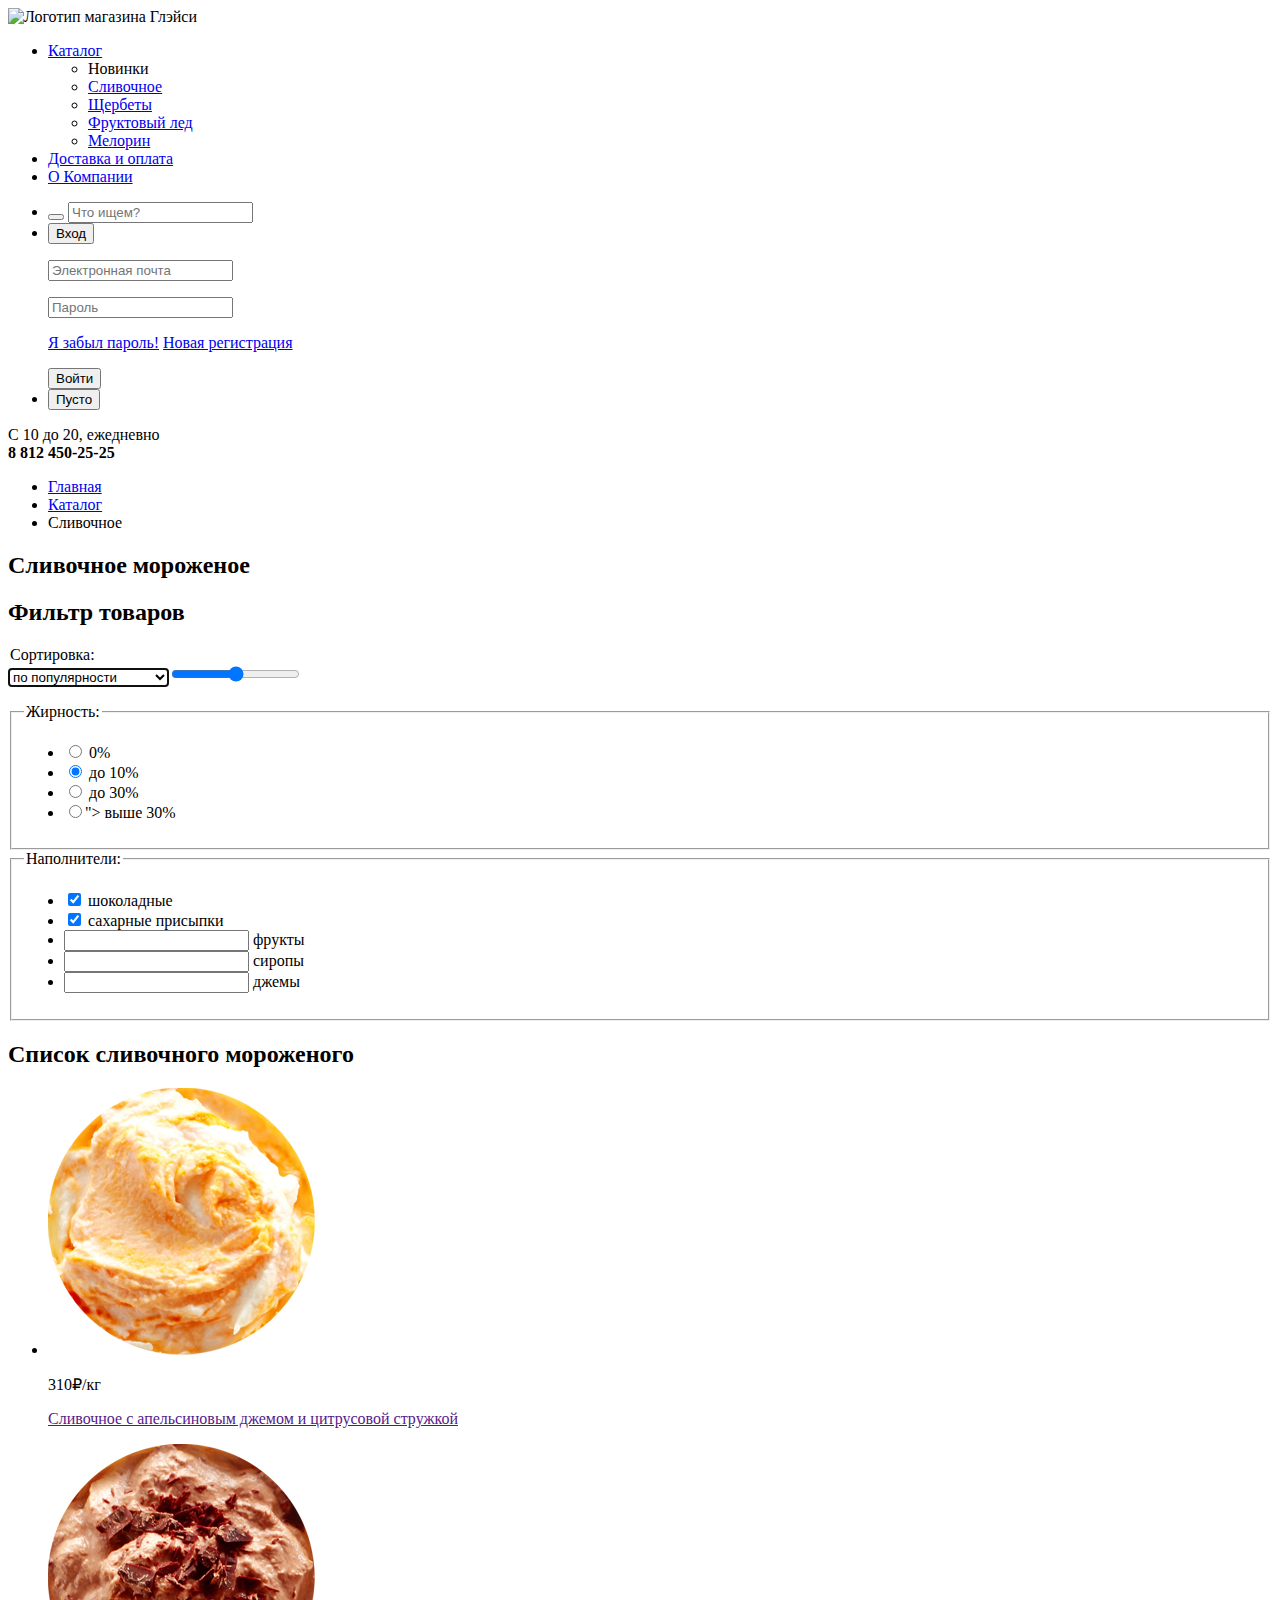
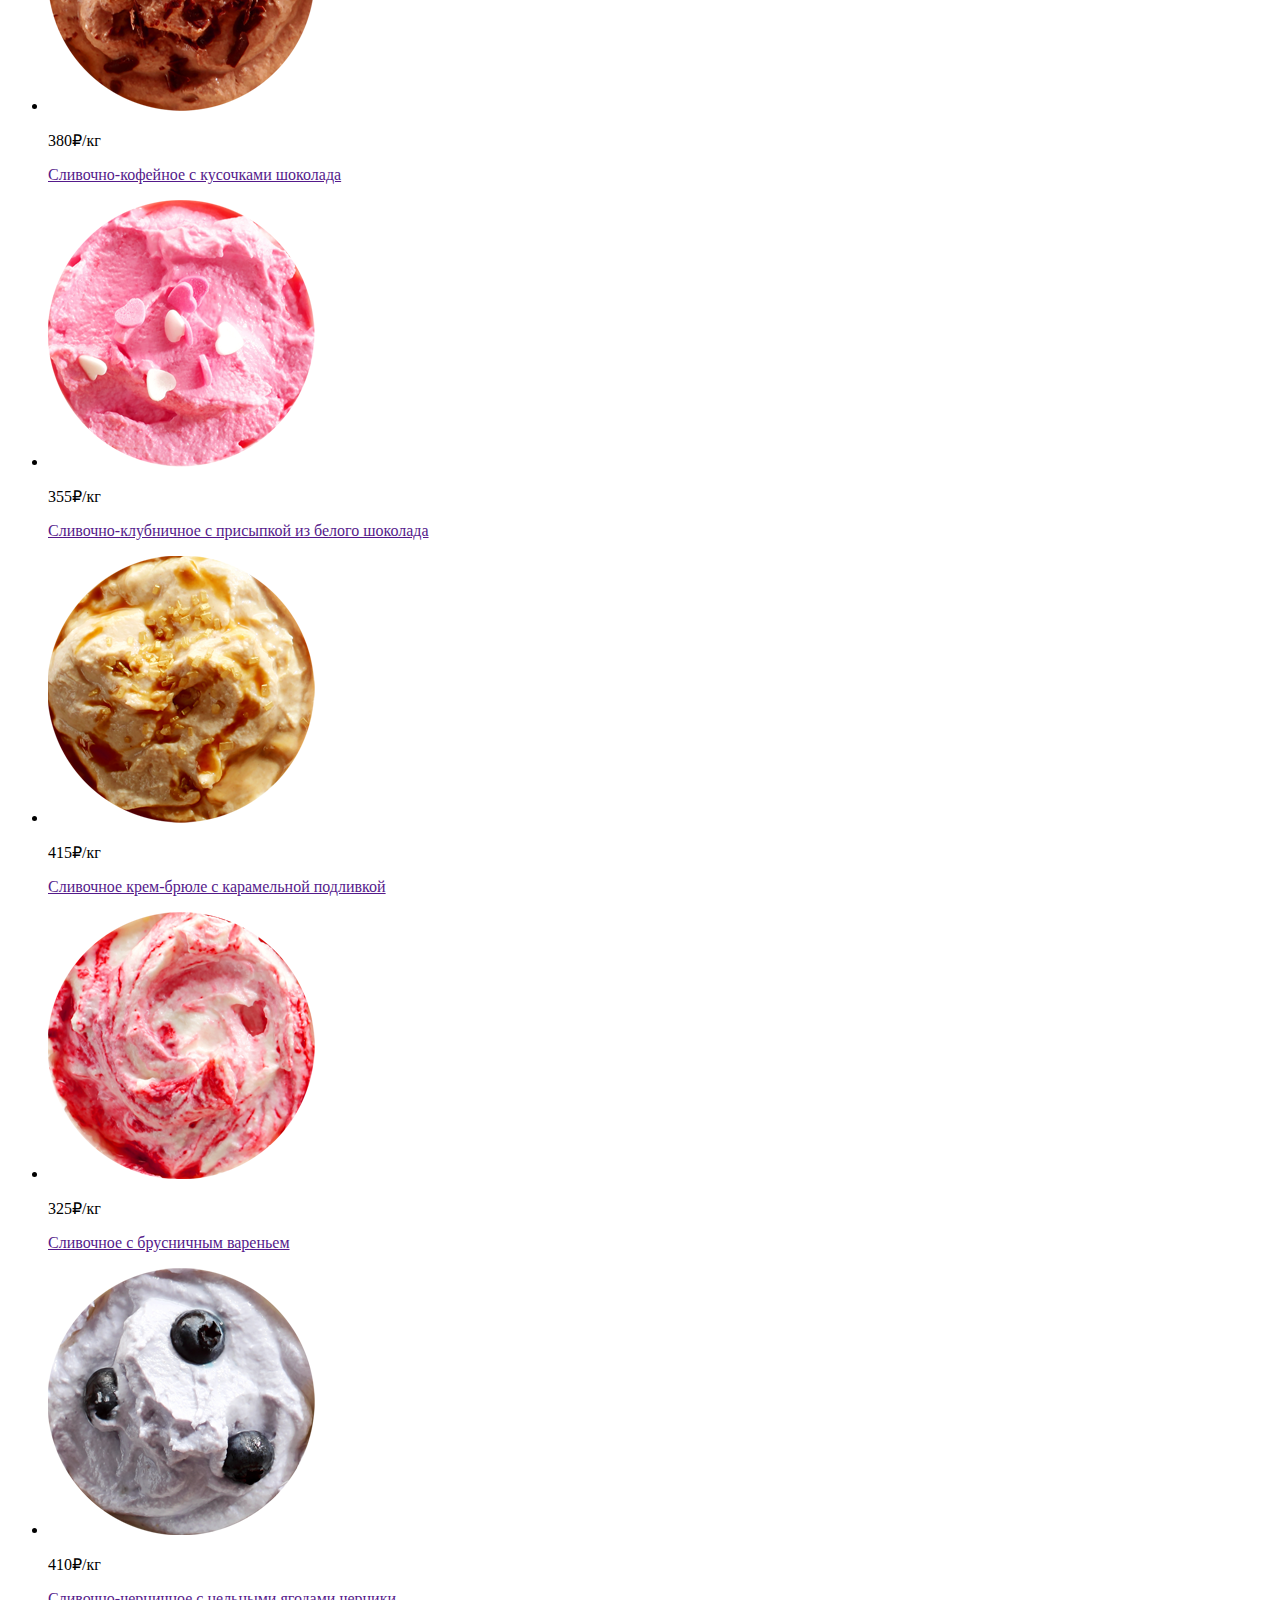
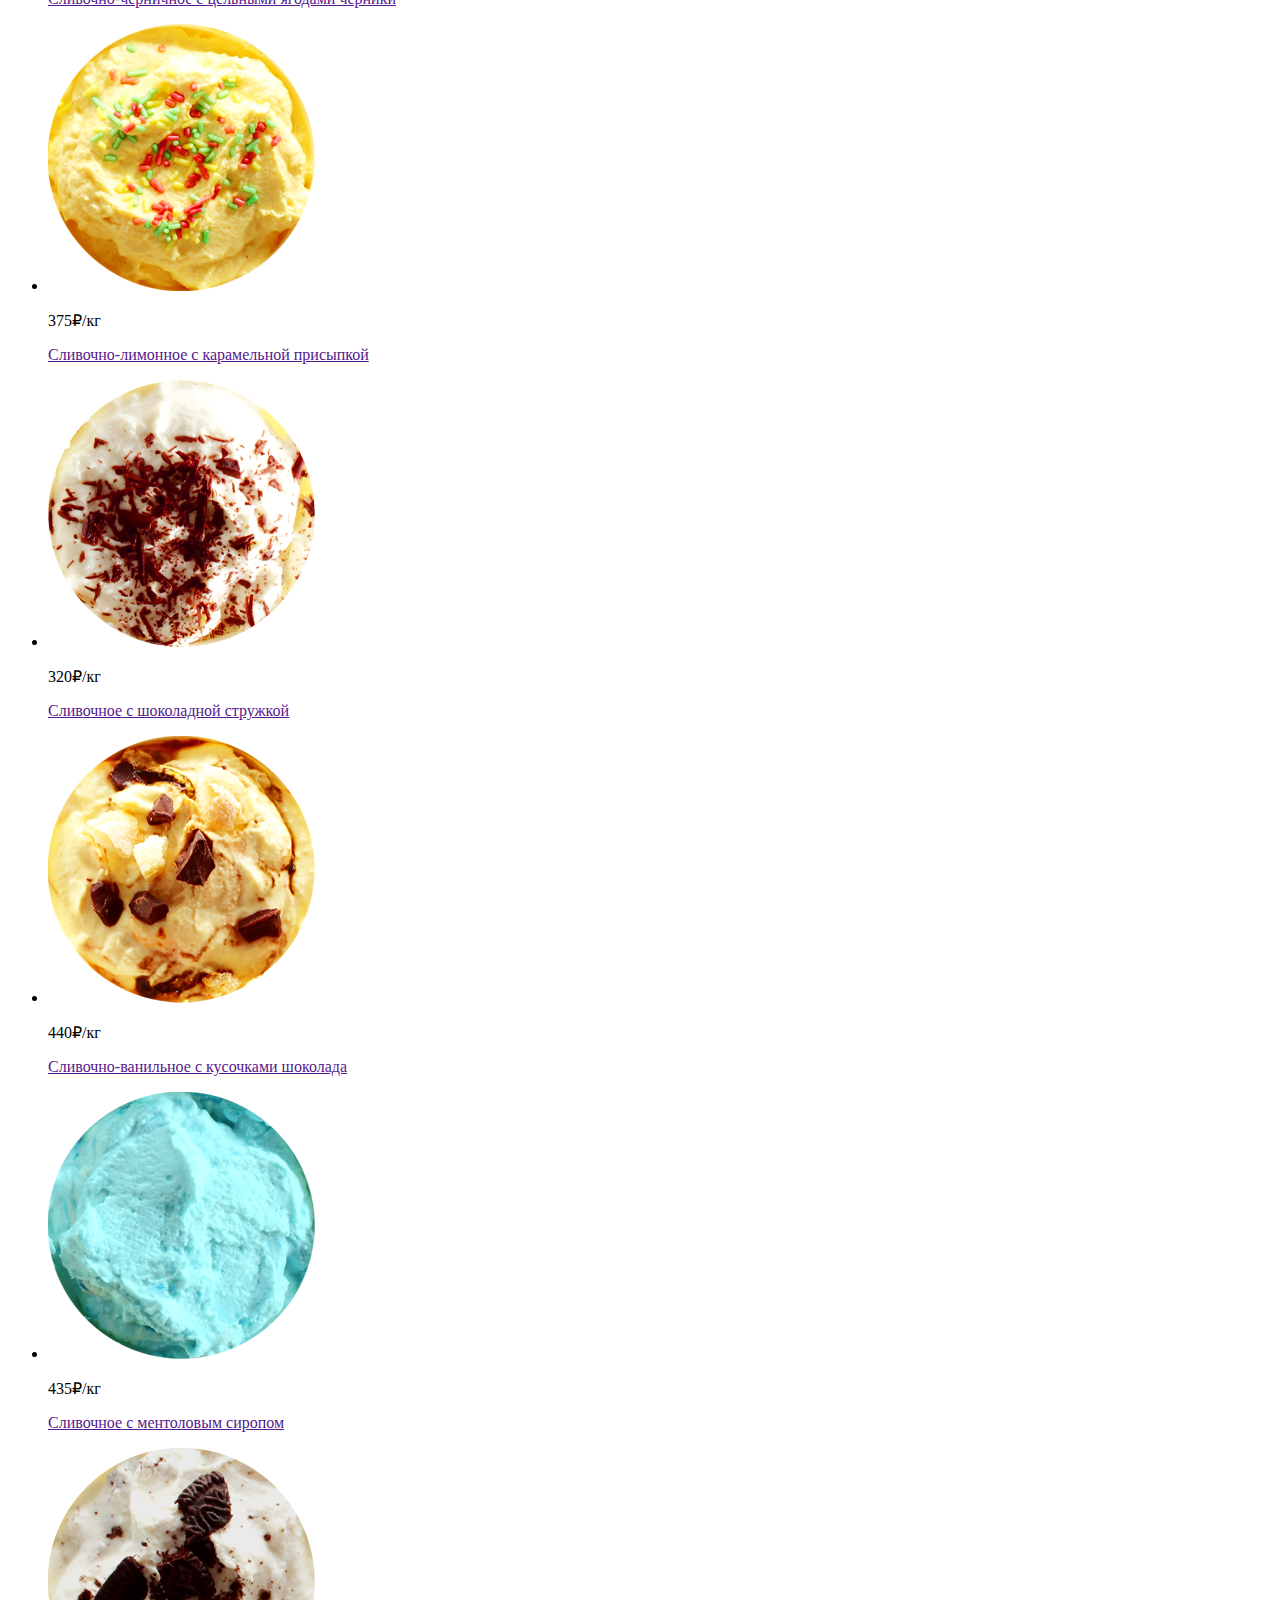
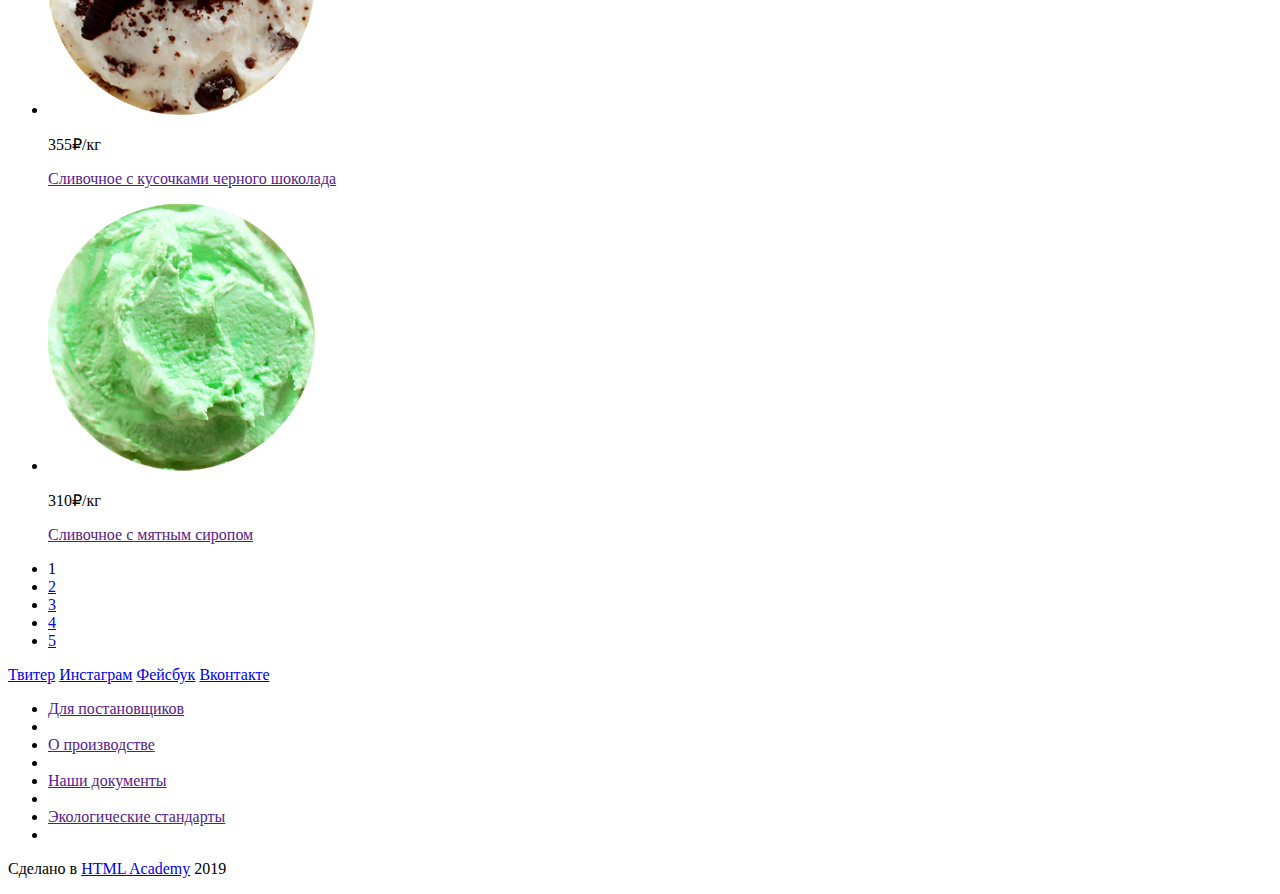
==== catalog.html @ 07169163 "Update catalog.html" ====
<!DOCTYPE html>
<html lang="ru">
  <head>
    <meta charset="utf-8">
    <title>catalog</title>
  </head>
  <body>
    <header>
       <nav>
         <a>
         <img src="logo.svg" width="70" height="46" alt="Логотип магазина Глэйси">
       </a>
        <ul>
           <li><a href="catalog.html">Каталог</a></li>
              <ul>
                <li>Новинки</li>
                <li><a href="catalog.html">Сливочное</a></li>
                <li><a href="#">Щербеты</a></li>
                <li><a href="#">Фруктовый лед</a></li>
                <li><a href="#">Мелорин</a></li>
              </ul>
            <li><a href="dostavka.html">Доставка и оплата</a></li>
            <li><a href="company.html">О Компании</a></li>
        </ul>
         <ul>
            <li><button type="button"></button></
               <form>
                  <input id="seach" type="text" name="q" placeholder="Что ищем?">
               </form>
            <li><button type="button">Вход</button></li>
             <form action="https://echo.htmlacademy.ru" method="post">
               <p>
                 <input id="user-login" type="text" name="login" placeholder="Электронная почта">
               </p>
               <p>
                 <input id="user-password" type="password" name="password" placeholder="Пароль">
               </p>
               <p>
                 <a href="#">Я забыл пароль!</a>
                  <a href="#">Новая регистрация</a>
               </p>
              <button type="submit">
                 Войти
               </button>
             </form>
            <li> <button type="button">Пусто</button></li>
          </ul>
       </nav>
         <p>С 10 до 20, ежедневно <br>
         <b> 8 812 450-25-25</b></p>
    </header>
    <main>
      <ul>
       <li><a href="index.html">Главная</a></li>
       <li><a href="catalog.html">Каталог</a></li>
       <li>Сливочное</li>
     </ul>
      <h2>Сливочное мороженое</h2>
        <section>
         <h2 class="visually-hidden">Фильтр товаров</h2>
         <form method="get" action="https://echo.htmlacademy.ru">
            <p>
               <legend>Сортировка:</legend>
               <select name="list1" autofocus>
               <option value="1">по популярности</option>
               <option value="2">от дешевых к дорогим</option>
               <option value="3">от дорогих к дешевым</option>
            </p>
          <p>
            Цена:100 руб.-500 руб.
          <input type="range" name="price">
          </p>
            <fieldset>
             <legend>Жирность:</legend>
               <ul>
                 <li>
                   <input type="radio" name="0" id="0" >
                   <label for="0">0%</label>
                </li>
                <li>
                  <input type="radio" name="10" id="10" checked>
                  <label for="10">до 10%</label>
               </li>
               <li>
                 <input type="radio" name="up-to-30" id="30" >
                 <label for="up-to-30">до 30%</label>
              </li>
              <li>
                <input type="radio" name="above-30" id="above-30" >">
                <label for="above-30">выше 30%</label>
             </li>
           </ul>
         </fieldset>
           <fieldset>
             <legend>Наполнители:</legend>
              <ul>
                <li><input type="checkbox" name="chocolate" id="chocolate" checked>
                 <label for="chocolate">шоколадные</label></li>
                <li><input type="checkbox" name="sugar" id="sugar" checked>
                  <label for="sugar">сахарные присыпки</label></li>
                <li><input type="fruits" name="fruits" id="fruits">
                  <label for="fruits">фрукты</label></li>
                <li><input type="syrups" name="syrups" id="syrups">
                   <label for="syrups">сиропы</label></li>
                <li><input type="jams" name="jams" id="jams">
                   <label for="jams">джемы</label></li>
              </ul>
           </fieldset>
         </form>
       </section>
       <section>
        <h2 class="visually-hidden">Список сливочного мороженого</h2>
    <ul>
      <li>
        <img src="img/catalog/1.png" width="267" height="267">
          <p>310₽<span>/кг<span></p>
          <p><a href="">Сливочное с апельсиновым джемом и цитрусовой стружкой</a></p>
       <li>
        <img src="img/catalog/2.png" width="267" height="267">
          <p>380₽<span>/кг<span></p>
          <p><a href="">Сливочно-кофейное с кусочками шоколада</a></p>
      </li>
      <li>
        <img src="img/catalog/3.png" width="267" height="267">
          <p>355₽<span>/кг<span></p>
          <p><a href="">Сливочно-клубничное с присыпкой из белого шоколада</a></p>
      </li>
      <li>
        <img src="img/catalog/4.png" width="267" height="267">
          <p>415₽<span>/кг<span></p>
          <p><a href="">Сливочное крем-брюле с карамельной подливкой</a></p>
      </li>
      <li>
        <img src="img/catalog/5.png" width="267" height="267">
          <p>325₽<span>/кг<span></p>
          <p><a href="">Сливочное с брусничным вареньем</a></p>
      </li>
      <li>
        <img src="img/catalog/6.png" width="267" height="267">
          <p>410₽<span>/кг<span></p>
          <p><a href="">Сливочно-черничное с цельными ягодами черники</a></p>
      </li>
      <li>
        <img src="img/catalog/7.png" width="267" height="267">
          <p>375₽<span>/кг<span></p>
          <p><a href="">Сливочно-лимонное с карамельной присыпкой</a></p>
      </li>
         <li>
          <img src="img/catalog/8.png" width="267" height="267">
            <p>320₽<span>/кг<span></p>
            <p><a href="">Сливочное с шоколадной стружкой</a></p>
        </li>
        <li>
          <img src="img/catalog/9.png" width="267" height="267">
            <p>440₽<span>/кг<span></p>
            <p><a href="">Сливочно-ванильное с кусочками шоколада</a></p>
        </li>
        <li>
            <img src="img/catalog/10.png" width="267" height="267">
                <p>435₽<span>/кг<span></p>
            <p><a href="">Сливочное с ментоловым сиропом</a></p>
        </li>
        <li>
          <img src="img/catalog/11.png" width="267" height="267">
            <p>355₽<span>/кг<span></p>
            <p><a href="">Сливочное с кусочками черного шоколада</a></p>
        </li>
        <li>
          <img src="img/catalog/12.png" width="267" height="267">
            <p>310₽<span>/кг<span></p>
            <p><a href="">Сливочное с мятным сиропом</a></p>
        </li>
    </ul>
     <ul>
          <li><a>1</a></li>
          <li><a href="#">2</a></li>
          <li><a href="#">3</a></li>
          <li><a href="#">4</a></li>
            <li><a href="#">5</a></li>
        </ul>
      </section>
    </main>
   <footer>
     <div>
       <a href="#">Твитер</a>
       <a href="#">Инстаграм</a>
       <a href="#">Фейсбук</a>
       <a href="#">Вконтакте</a>
     </div>
     <ul>
       <li><a href="">Для постановщиков</a><li>
        <li><a href="">О производстве</a><li>
        <li><a href="">Наши документы</a><li>
        <li><a href="">Экологические стандарты</a><li>
     </ul>
     <p>
        Сделано в
        <a href="https://htmlacademy.ru">HTML Academy</a>
        <time datetime="2019">2019</time>
      </p>
   </footer>
  </body>
</html>
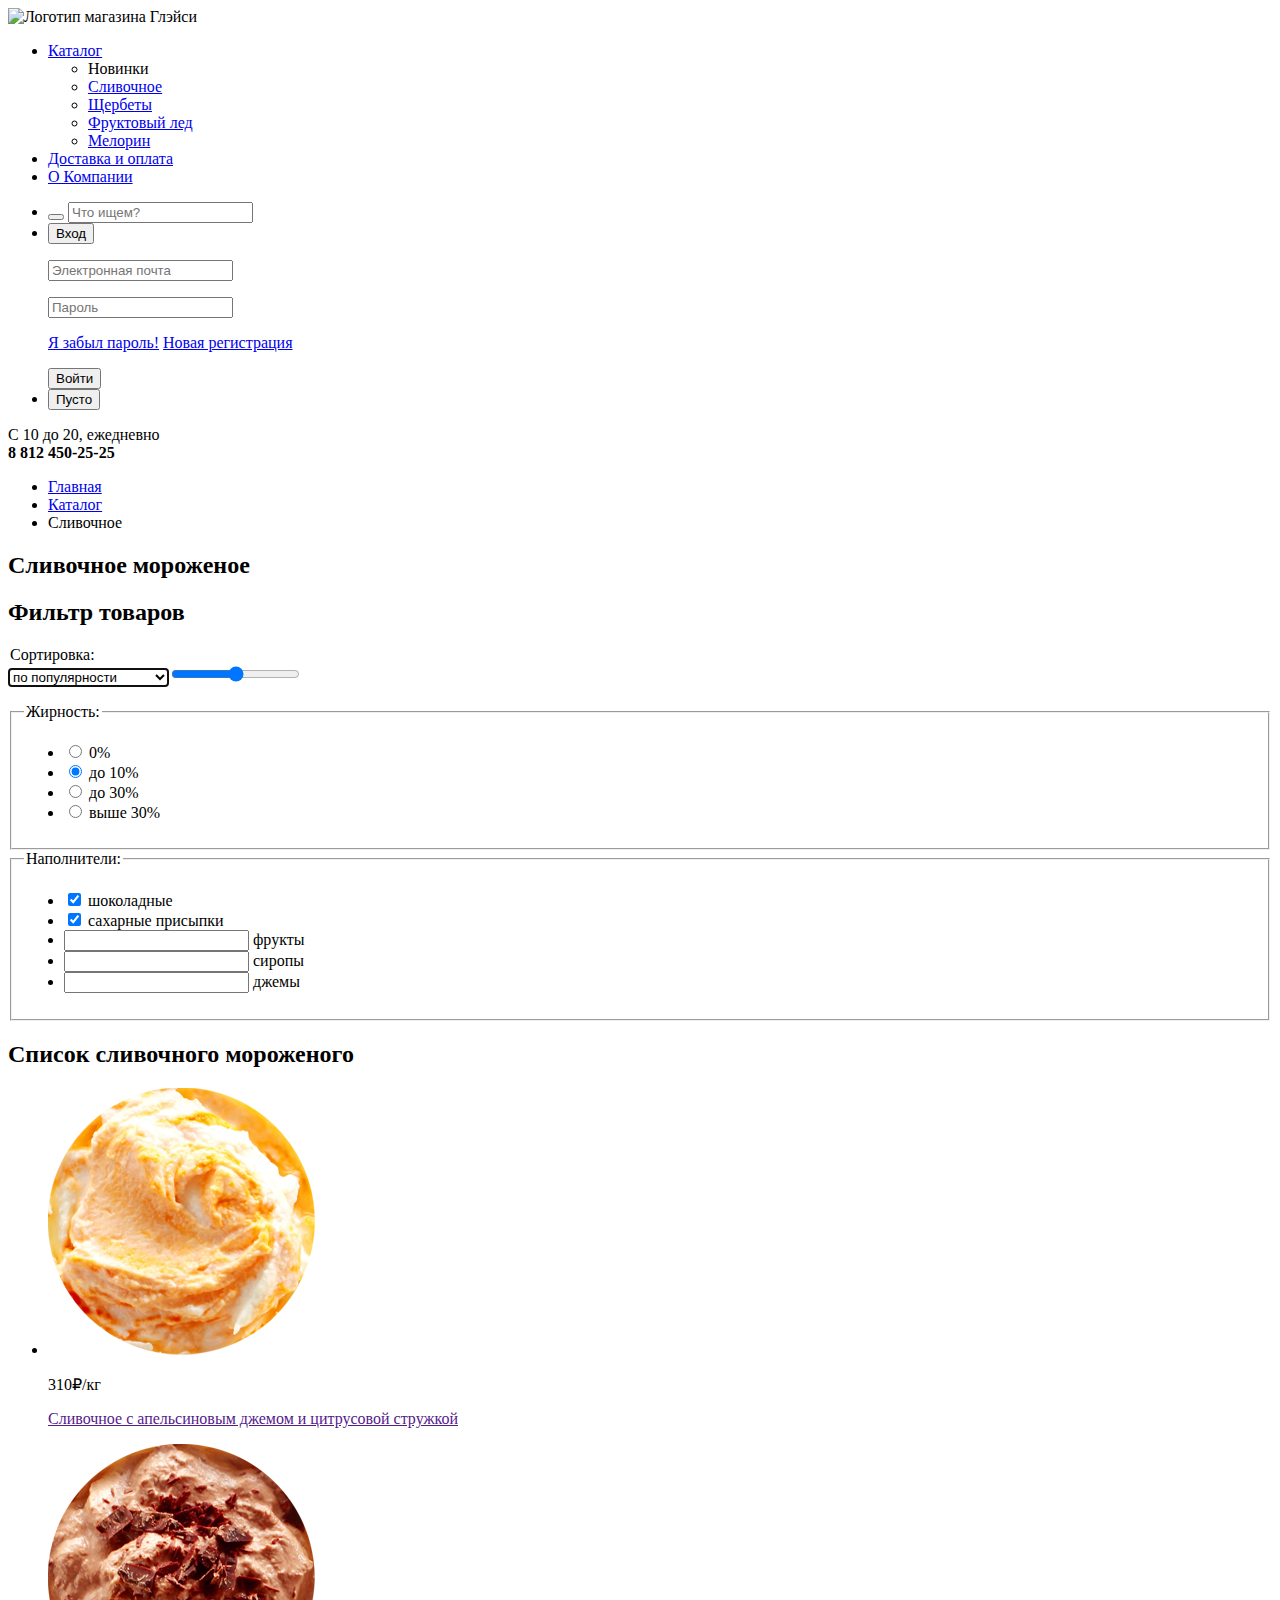
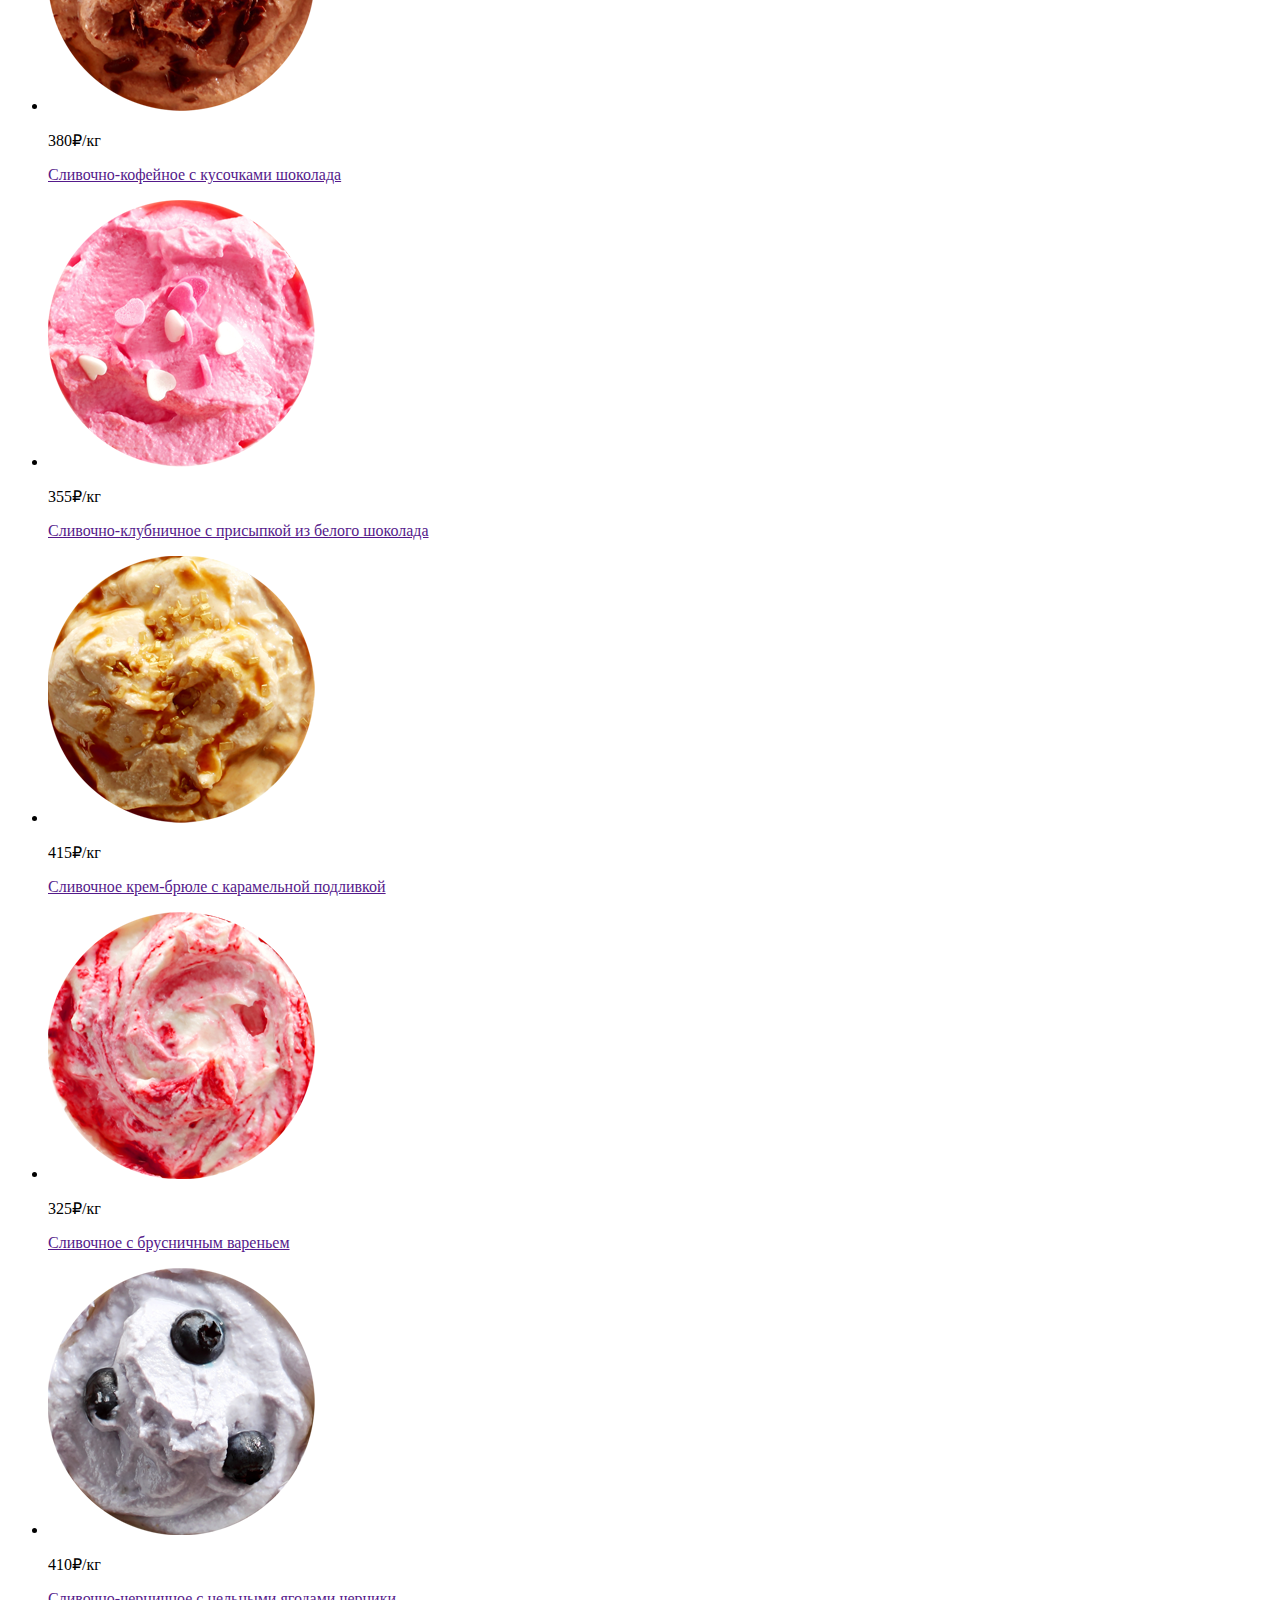
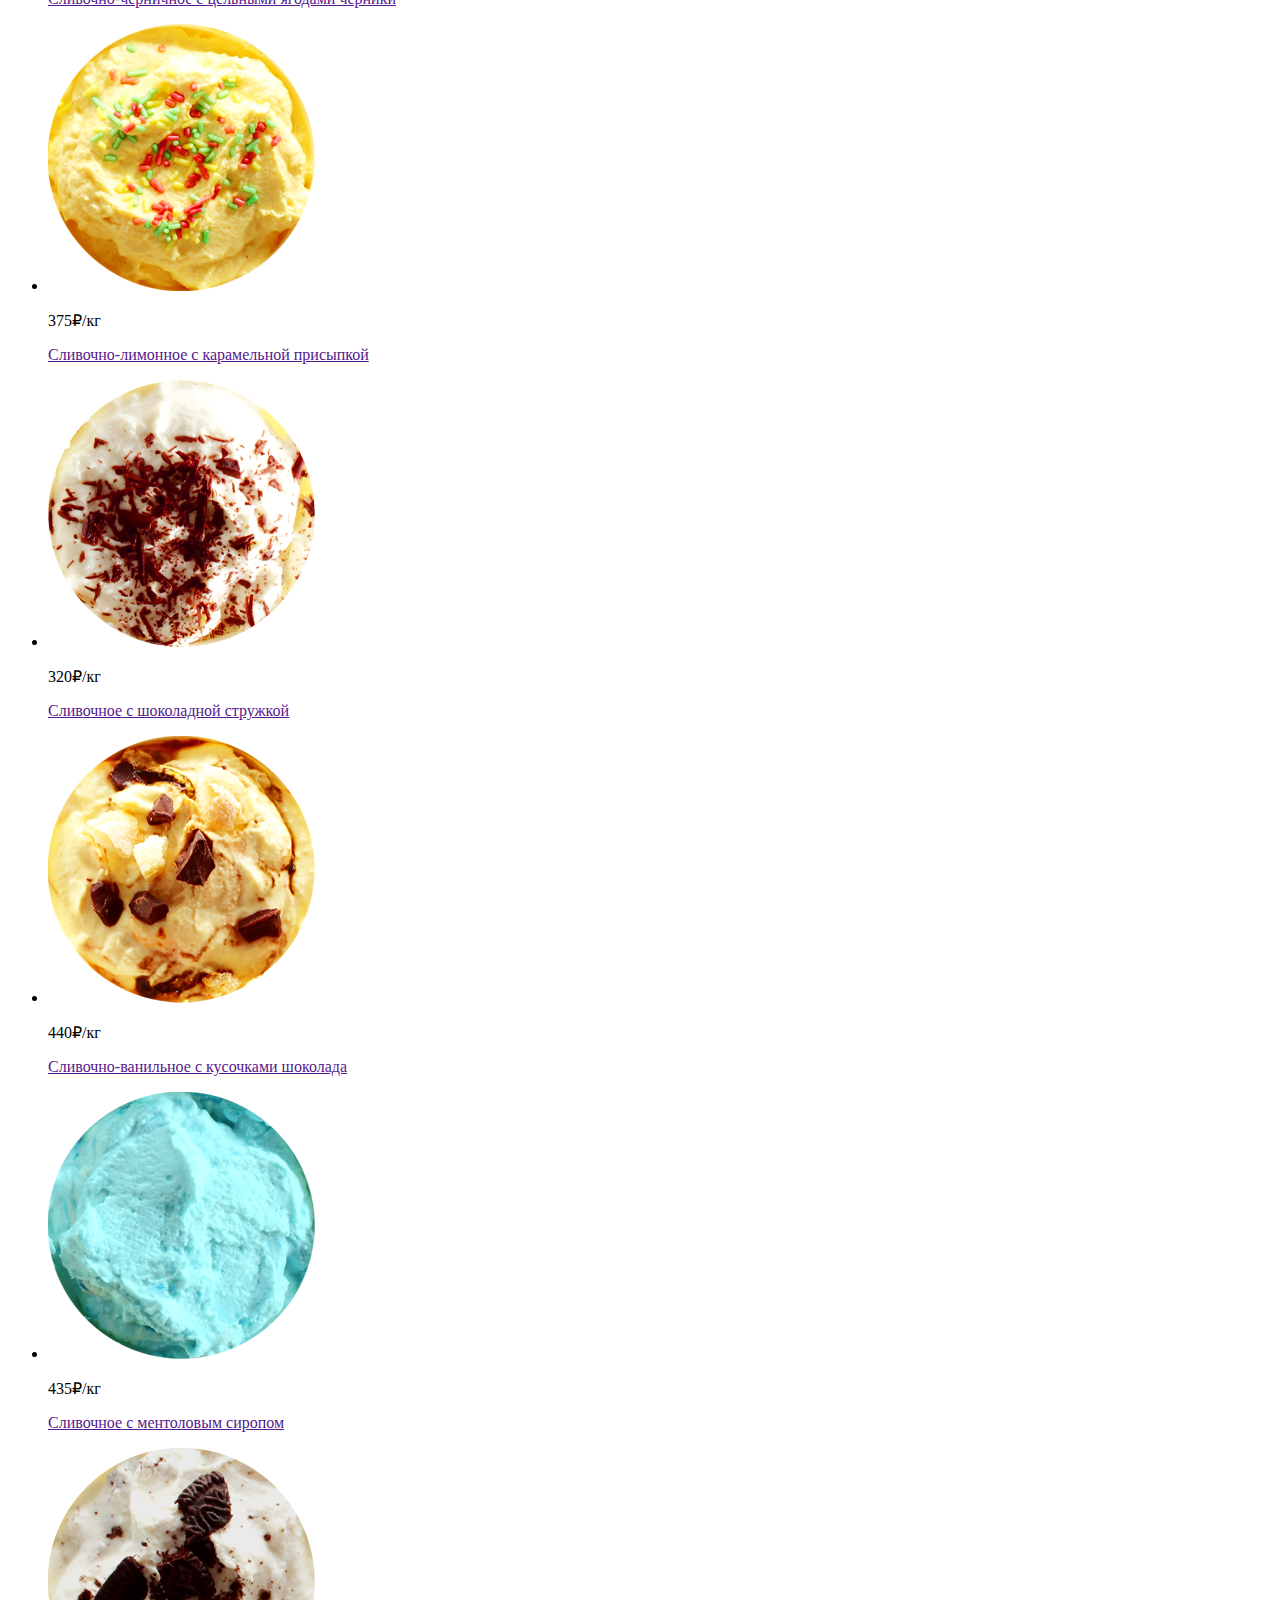
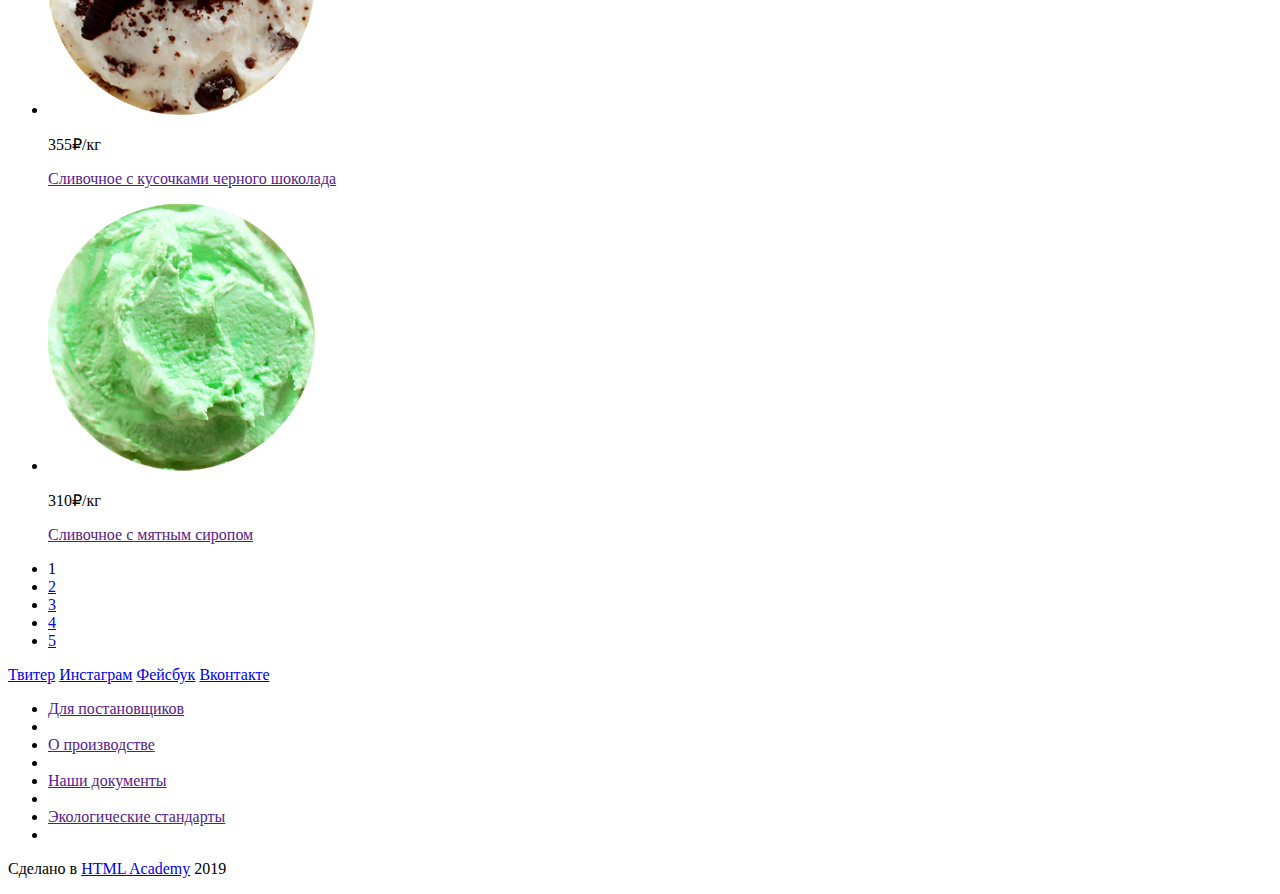
==== commit c293b568: "Update catalog.html" ====
--- a/catalog.html
+++ b/catalog.html
@@ -86,7 +86,7 @@
                  <label for="up-to-30">до 30%</label>
               </li>
               <li>
-                <input type="radio" name="above-30" id="above-30" >">
+                <input type="radio" name="above-30" id="above-30">
                 <label for="above-30">выше 30%</label>
              </li>
            </ul>
@@ -98,11 +98,11 @@
                  <label for="chocolate">шоколадные</label></li>
                 <li><input type="checkbox" name="sugar" id="sugar" checked>
                   <label for="sugar">сахарные присыпки</label></li>
-                <li><input type="fruits" name="fruits" id="fruits">
+                <li><input type="fruits" name="fruits" id="fruits" checked>
                   <label for="fruits">фрукты</label></li>
-                <li><input type="syrups" name="syrups" id="syrups">
+                <li><input type="syrups" name="syrups" id="syrups" checked>
                    <label for="syrups">сиропы</label></li>
-                <li><input type="jams" name="jams" id="jams">
+                <li><input type="jams" name="jams" id="jams"checked>
                    <label for="jams">джемы</label></li>
               </ul>
            </fieldset>
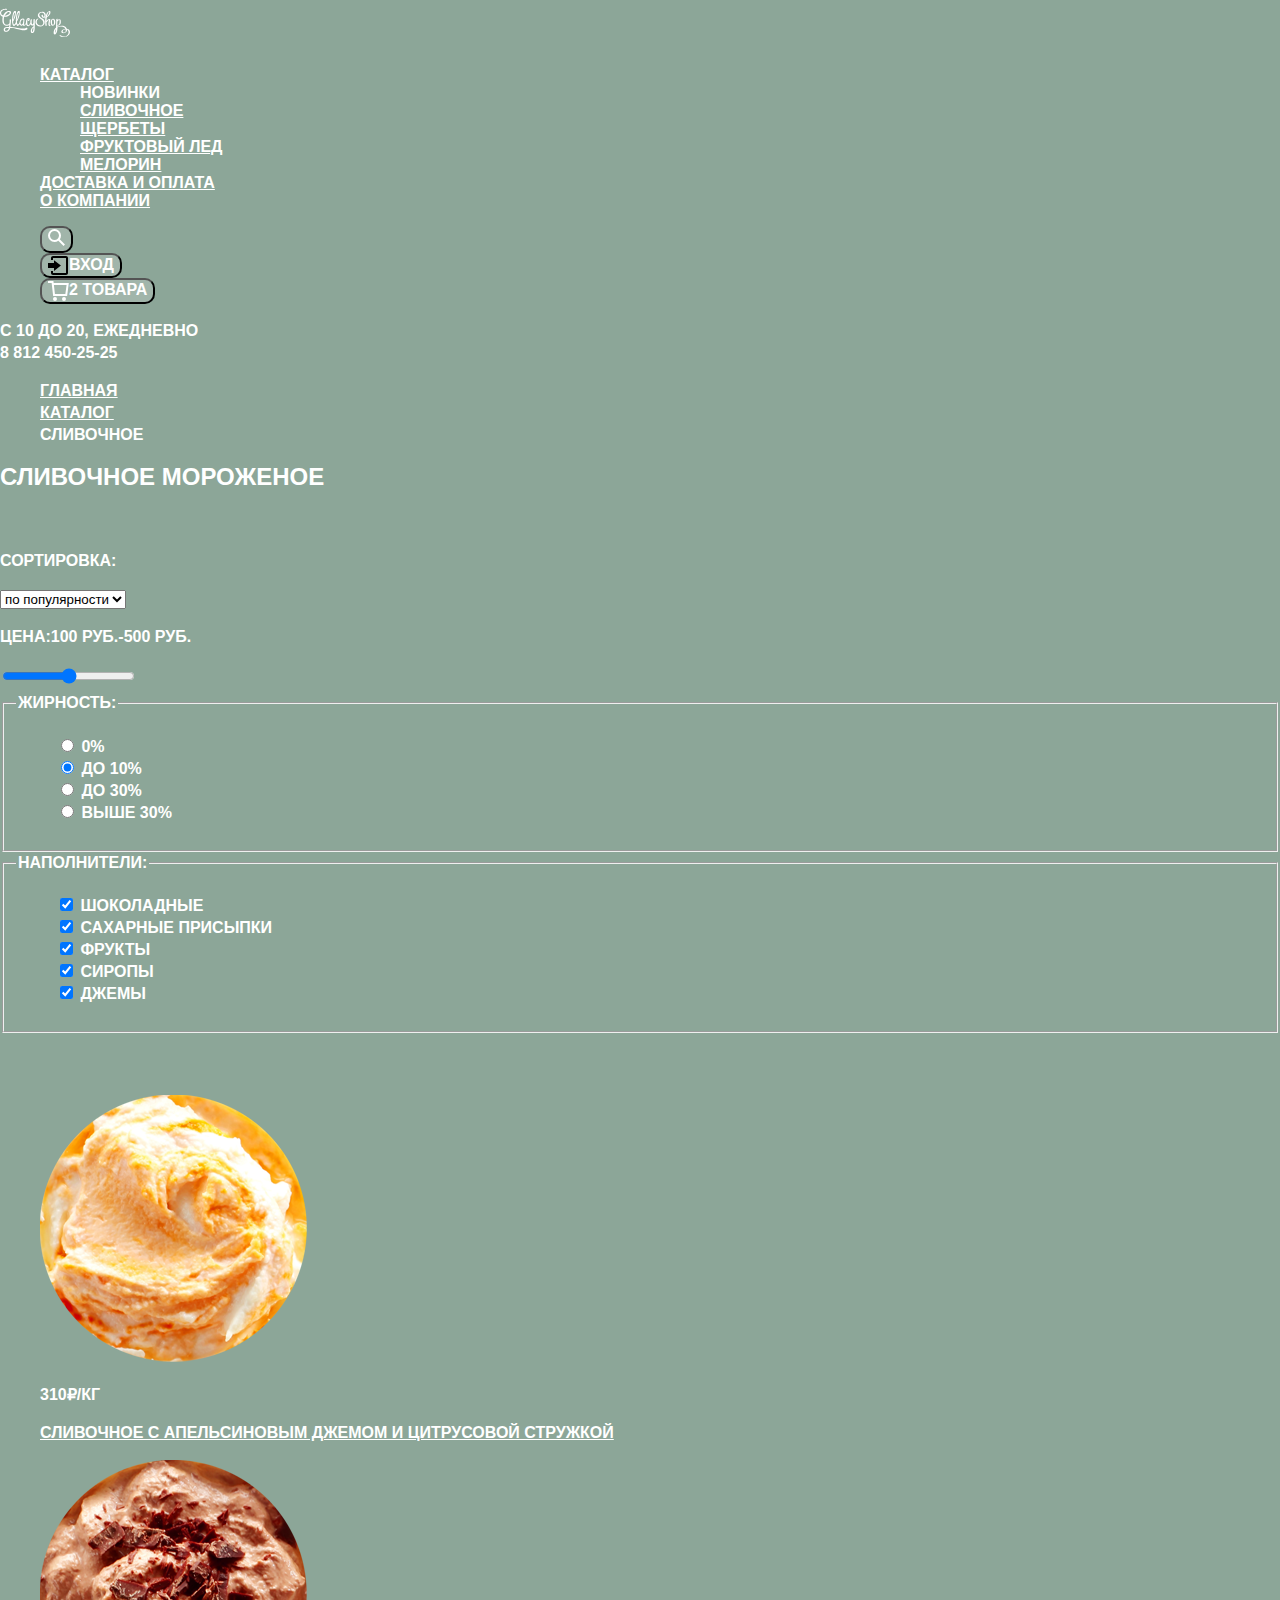
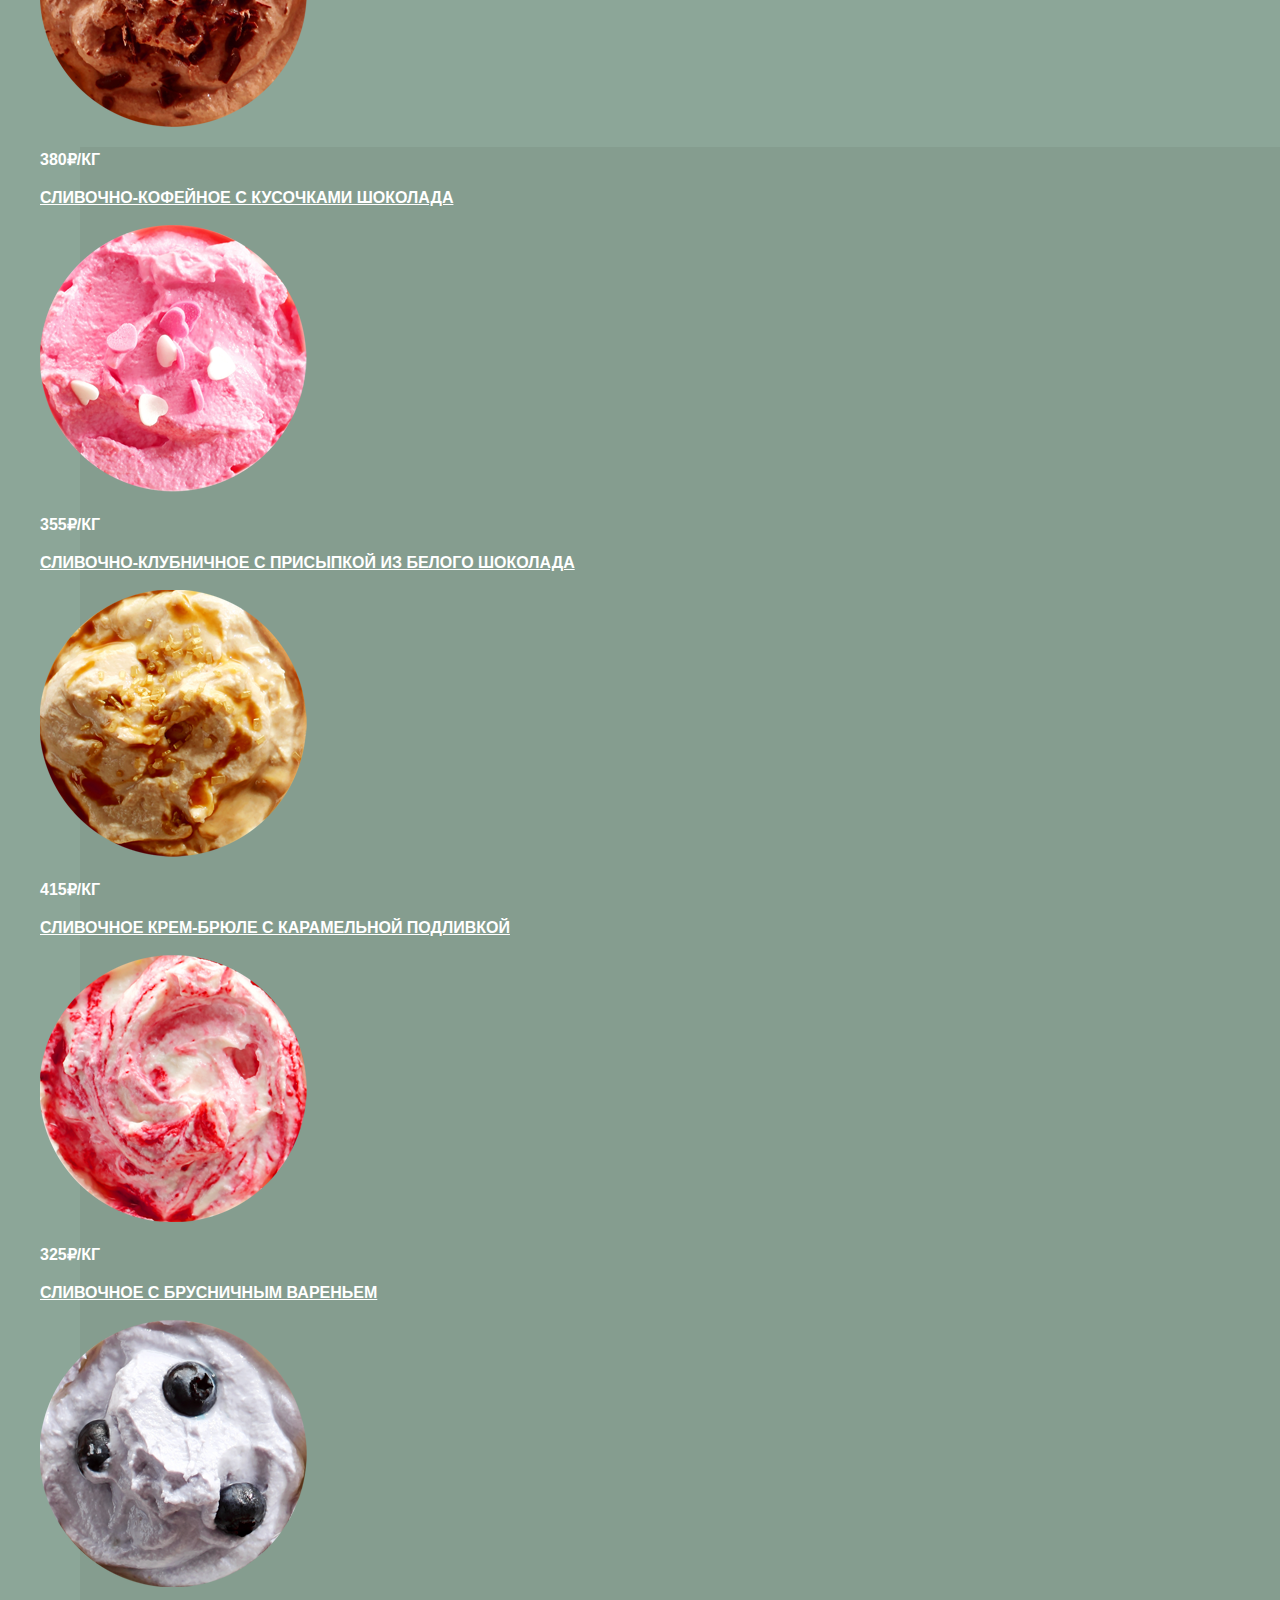
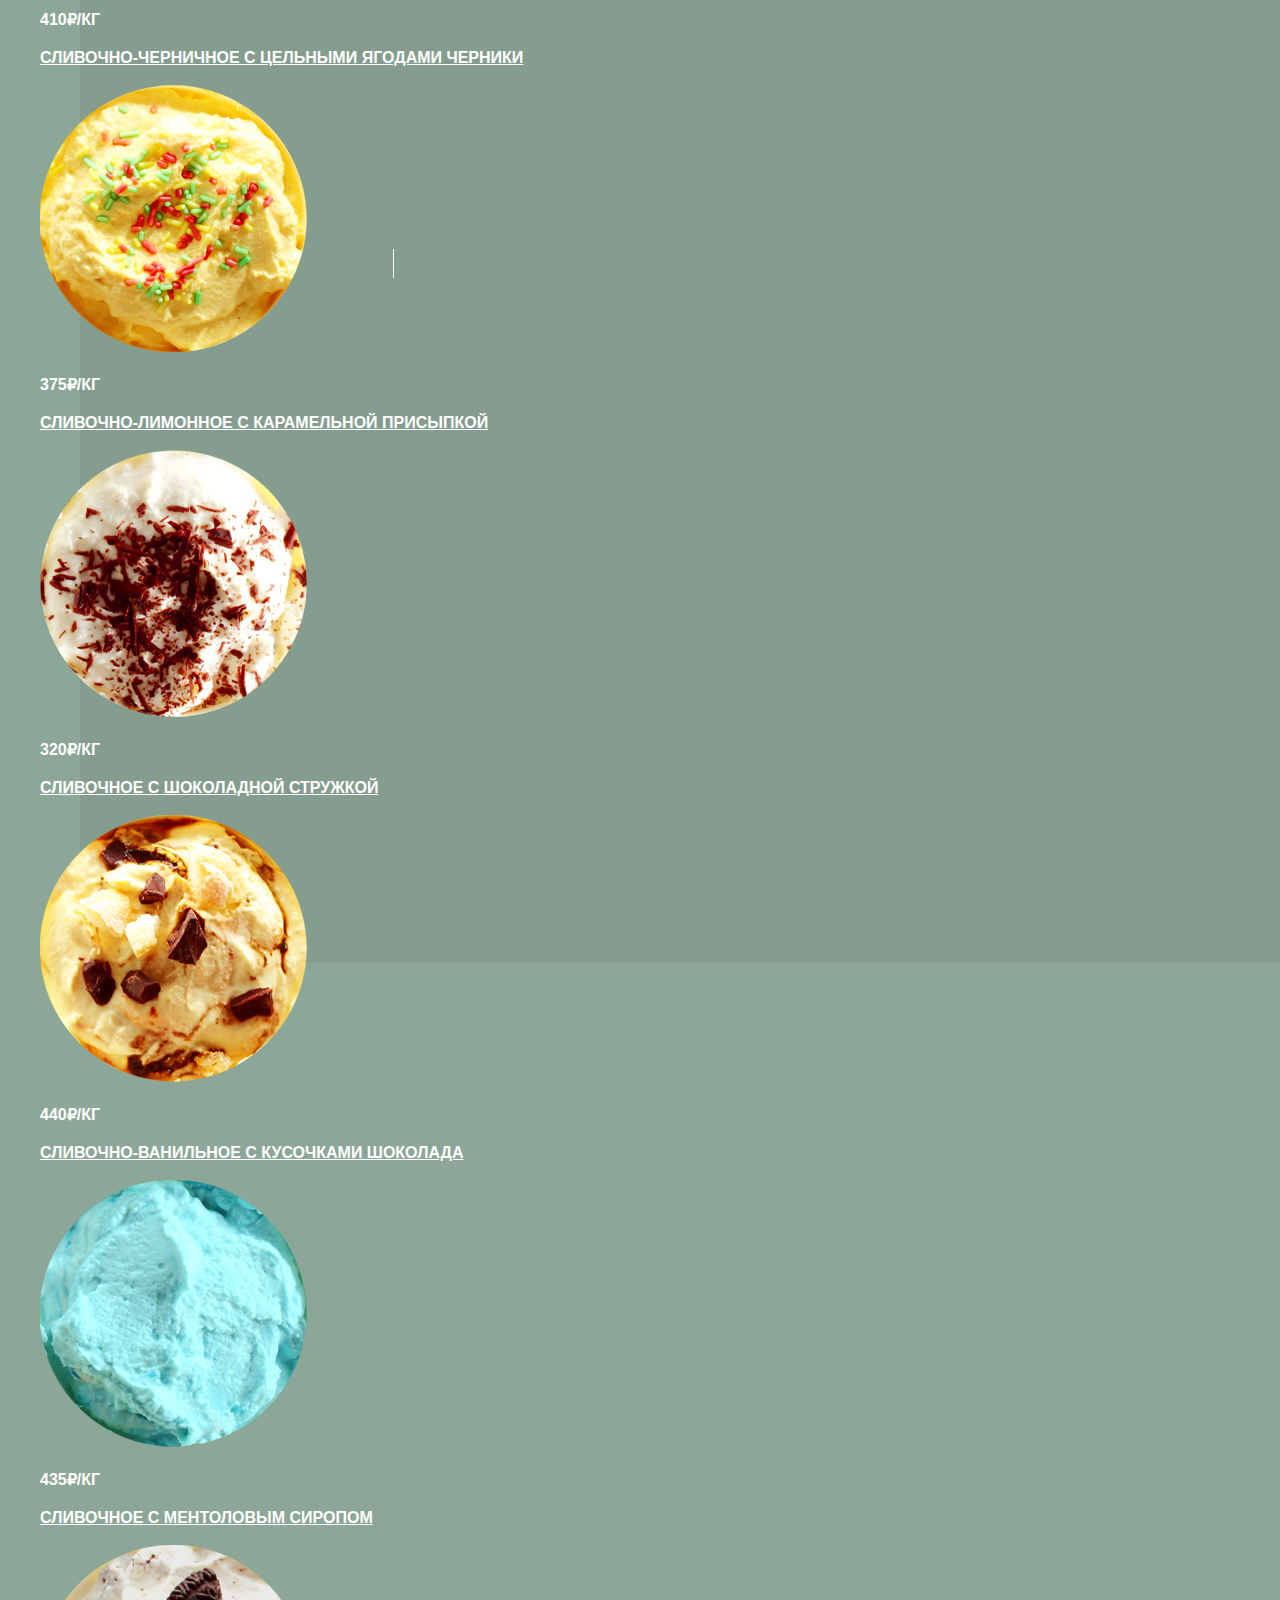
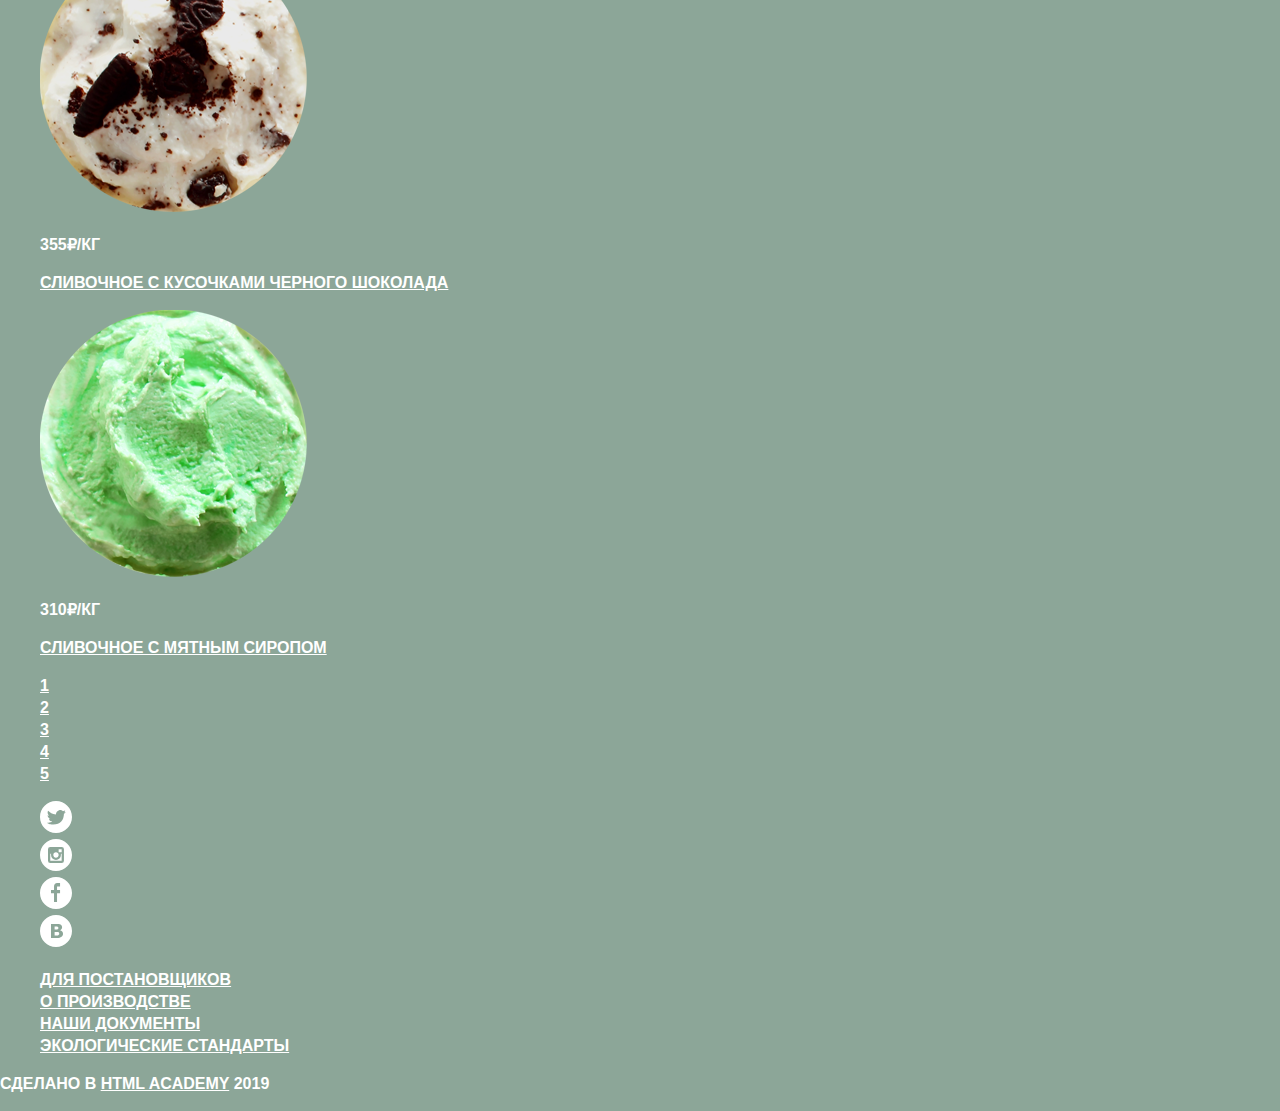
==== commit 17ab330b: "Исправила ошибки" ====
--- a/catalog.html
+++ b/catalog.html
@@ -1,203 +1,247 @@
 <!DOCTYPE html>
 <html lang="ru">
-  <head>
-    <meta charset="utf-8">
-    <title>catalog</title>
-  </head>
-  <body>
-    <header>
-       <nav>
-         <a>
-         <img src="logo.svg" width="70" height="46" alt="Логотип магазина Глэйси">
-       </a>
-        <ul>
-           <li><a href="catalog.html">Каталог</a></li>
-              <ul>
-                <li>Новинки</li>
-                <li><a href="catalog.html">Сливочное</a></li>
-                <li><a href="#">Щербеты</a></li>
-                <li><a href="#">Фруктовый лед</a></li>
-                <li><a href="#">Мелорин</a></li>
-              </ul>
-            <li><a href="dostavka.html">Доставка и оплата</a></li>
-            <li><a href="company.html">О Компании</a></li>
-        </ul>
-         <ul>
-            <li><button type="button"></button></
-               <form>
-                  <input id="seach" type="text" name="q" placeholder="Что ищем?">
-               </form>
-            <li><button type="button">Вход</button></li>
-             <form action="https://echo.htmlacademy.ru" method="post">
-               <p>
-                 <input id="user-login" type="text" name="login" placeholder="Электронная почта">
-               </p>
-               <p>
-                 <input id="user-password" type="password" name="password" placeholder="Пароль">
-               </p>
-               <p>
-                 <a href="#">Я забыл пароль!</a>
-                  <a href="#">Новая регистрация</a>
-               </p>
-              <button type="submit">
-                 Войти
-               </button>
-             </form>
-            <li> <button type="button">Пусто</button></li>
+
+<head>
+  <meta charset="utf-8">
+  <title>HTML Academy: Глейси</title>
+  <link href="https://fonts.google.com/specimen/Roboto?selection.family=Roboto" rel="stylesheet">
+  <link href="css/normalize.css" rel="stylesheet">
+  <link href="css/style.css" rel="stylesheet">
+</head>
+
+<body>
+  <header>
+    <nav class="main-navigation">
+      <a>
+        <img src="img/svg-gllacy/logo.svg" width="70" height="46" alt="Логотип магазина Глэйси">
+      </a>
+      <ul class="site-navigation">
+        <li>
+          <a href="catalog.html">Каталог</a>
+          <ul>
+            <li>Новинки</li>
+            <li><a href="catalog.html">Сливочное</a></li>
+            <li><a href="#">Щербеты</a></li>
+            <li><a href="#">Фруктовый лед</a></li>
+            <li><a href="#">Мелорин</a></li>
           </ul>
-       </nav>
-         <p>С 10 до 20, ежедневно <br>
-         <b> 8 812 450-25-25</b></p>
-    </header>
-    <main>
-      <ul>
-       <li><a href="index.html">Главная</a></li>
-       <li><a href="catalog.html">Каталог</a></li>
-       <li>Сливочное</li>
-     </ul>
-      <h2>Сливочное мороженое</h2>
-        <section>
-         <h2 class="visually-hidden">Фильтр товаров</h2>
-         <form method="get" action="https://echo.htmlacademy.ru">
+        </li>
+        <li><a href="dostavka.html">Доставка и оплата</a></li>
+        <li><a href="company.html">О Компании</a></li>
+      </ul>
+      <ul class="user-navigation">
+        <li>
+          <button type="button" class="header-button"><img src="img/svg-gllacy/loupe.svg"></button>
+          <form class="invisible">
+            <input id="seach" type="text" name="seach-1" placeholder="Что ищем?">
+          </form>
+        </li>
+        <li>
+          <button type="button" class="header-button"><img src="img/svg-gllacy/entrance.svg" style="vertical-align: middle">Вход</button>
+          <form class="invisible" action="https://echo.htmlacademy.ru" method="post">
             <p>
-               <legend>Сортировка:</legend>
-               <select name="list1" autofocus>
-               <option value="1">по популярности</option>
-               <option value="2">от дешевых к дорогим</option>
-               <option value="3">от дорогих к дешевым</option>
+              <input id="user-login" type="text" name="login" placeholder="Электронная почта">
             </p>
-          <p>
-            Цена:100 руб.-500 руб.
-          <input type="range" name="price">
-          </p>
-            <fieldset>
-             <legend>Жирность:</legend>
-               <ul>
-                 <li>
-                   <input type="radio" name="0" id="0" >
-                   <label for="0">0%</label>
-                </li>
-                <li>
-                  <input type="radio" name="10" id="10" checked>
-                  <label for="10">до 10%</label>
-               </li>
-               <li>
-                 <input type="radio" name="up-to-30" id="30" >
-                 <label for="up-to-30">до 30%</label>
-              </li>
-              <li>
-                <input type="radio" name="above-30" id="above-30">
-                <label for="above-30">выше 30%</label>
-             </li>
-           </ul>
-         </fieldset>
-           <fieldset>
-             <legend>Наполнители:</legend>
-              <ul>
-                <li><input type="checkbox" name="chocolate" id="chocolate" checked>
-                 <label for="chocolate">шоколадные</label></li>
-                <li><input type="checkbox" name="sugar" id="sugar" checked>
-                  <label for="sugar">сахарные присыпки</label></li>
-                <li><input type="fruits" name="fruits" id="fruits" checked>
-                  <label for="fruits">фрукты</label></li>
-                <li><input type="syrups" name="syrups" id="syrups" checked>
-                   <label for="syrups">сиропы</label></li>
-                <li><input type="jams" name="jams" id="jams"checked>
-                   <label for="jams">джемы</label></li>
-              </ul>
-           </fieldset>
-         </form>
-       </section>
-       <section>
-        <h2 class="visually-hidden">Список сливочного мороженого</h2>
+            <p>
+              <input id="user-password" type="password" name="password" placeholder="Пароль">
+            </p>
+            <p>
+              <a href="#">Я забыл пароль!</a>
+              <a href="#">Новая регистрация</a>
+            </p>
+            <button type="submit">Войти</button>
+          </form>
+        </li>
+        <li><button type="button" class="header-button"><img src="img/svg-gllacy/basket.svg" style="vertical-align: middle">2 товара</button></li>
+      </ul>
+    </nav>
+    <p>С 10 до 20, ежедневно <br>
+      <b> 8 812 450-25-25</b></p>
+  </header>
+  <main>
     <ul>
-      <li>
-        <img src="img/catalog/1.png" width="267" height="267">
-          <p>310₽<span>/кг<span></p>
+      <li><a href="index.html">Главная</a></li>
+      <li><a href="catalog.html">Каталог</a></li>
+      <li>Сливочное</li>
+    </ul>
+    <h2>Сливочное мороженое</h2>
+    <section>
+      <h2 class="hidden">Фильтр товаров</h2>
+      <form method="get" action="https://echo.htmlacademy.ru">
+        <p>Сортировка:</p>
+        <select name="list1">
+          <option value="1">по популярности</option>
+        </select>
+        <p>Цена:100 руб.-500 руб.</p>
+        <input type="range" name="price">
+        <fieldset>
+          <legend>Жирность:</legend>
+          <ul>
+            <li>
+              <input type="radio" name="fat-content" id="Fat-content0">
+              <label for="Fat-content0">0%</label>
+            </li>
+            <li>
+              <input type="radio" name="fat-content" id="Fat-content10" checked>
+              <label for="Fat-content10">до 10%</label>
+            </li>
+            <li>
+              <input type="radio" name="fat-content" id="Fat-content30">
+              <label for="Fat-content30">до 30%</label>
+            </li>
+            <li>
+              <input type="radio" name="fat-content" id="Fat-content-above-30">
+              <label for="Fat-content-above-30">выше 30%</label>
+            </li>
+          </ul>
+        </fieldset>
+        <fieldset>
+          <legend>Наполнители:</legend>
+          <ul>
+            <li>
+              <input type="checkbox" name="chocolate" id="chocolate" checked>
+              <label for="chocolate">шоколадные</label>
+            </li>
+            <li>
+              <input type="checkbox" name="sugar" id="sugar" checked>
+              <label for="sugar">сахарные присыпки</label>
+            </li>
+            <li>
+              <input type="checkbox" name="fruits" id="fruits" checked>
+              <label for="fruits">фрукты</label>
+            </li>
+            <li>
+              <input type="checkbox" name="syrups" id="syrups" checked>
+              <label for="syrups">сиропы</label>
+            </li>
+            <li>
+              <input type="checkbox" name="jams" id="jams" checked>
+              <label for="jams">джемы</label>
+            </li>
+          </ul>
+        </fieldset>
+      </form>
+    </section>
+    <section>
+      <h2 class="hidden">Список сливочного мороженого</h2>
+      <ul>
+        <li>
+          <img src="img/catalog/1.png" width="267" height="267">
+          <p>310₽<span>/кг</span></p>
           <p><a href="">Сливочное с апельсиновым джемом и цитрусовой стружкой</a></p>
-       <li>
-        <img src="img/catalog/2.png" width="267" height="267">
-          <p>380₽<span>/кг<span></p>
+        </li>
+        <li>
+          <img src="img/catalog/2.png" width="267" height="267">
+          <p>380₽<span>/кг</span></p>
           <p><a href="">Сливочно-кофейное с кусочками шоколада</a></p>
-      </li>
-      <li>
-        <img src="img/catalog/3.png" width="267" height="267">
-          <p>355₽<span>/кг<span></p>
+        </li>
+        <li>
+          <img src="img/catalog/3.png" width="267" height="267">
+          <p>355₽<span>/кг</span></p>
           <p><a href="">Сливочно-клубничное с присыпкой из белого шоколада</a></p>
-      </li>
-      <li>
-        <img src="img/catalog/4.png" width="267" height="267">
-          <p>415₽<span>/кг<span></p>
+        </li>
+        <li>
+          <img src="img/catalog/4.png" width="267" height="267">
+          <p>415₽<span>/кг</span></p>
           <p><a href="">Сливочное крем-брюле с карамельной подливкой</a></p>
-      </li>
-      <li>
-        <img src="img/catalog/5.png" width="267" height="267">
-          <p>325₽<span>/кг<span></p>
+        </li>
+        <li>
+          <img src="img/catalog/5.png" width="267" height="267">
+          <p>325₽<span>/кг</span></p>
           <p><a href="">Сливочное с брусничным вареньем</a></p>
-      </li>
-      <li>
-        <img src="img/catalog/6.png" width="267" height="267">
-          <p>410₽<span>/кг<span></p>
+        </li>
+        <li>
+          <img src="img/catalog/6.png" width="267" height="267">
+          <p>410₽<span>/кг</span></p>
           <p><a href="">Сливочно-черничное с цельными ягодами черники</a></p>
-      </li>
-      <li>
-        <img src="img/catalog/7.png" width="267" height="267">
-          <p>375₽<span>/кг<span></p>
+        </li>
+        <li>
+          <img src="img/catalog/7.png" width="267" height="267">
+          <p>375₽<span>/кг</span></p>
           <p><a href="">Сливочно-лимонное с карамельной присыпкой</a></p>
-      </li>
-         <li>
+        </li>
+        <li>
           <img src="img/catalog/8.png" width="267" height="267">
-            <p>320₽<span>/кг<span></p>
-            <p><a href="">Сливочное с шоколадной стружкой</a></p>
+          <p>320₽<span>/кг</span></p>
+          <p><a href="">Сливочное с шоколадной стружкой</a></p>
         </li>
         <li>
           <img src="img/catalog/9.png" width="267" height="267">
-            <p>440₽<span>/кг<span></p>
-            <p><a href="">Сливочно-ванильное с кусочками шоколада</a></p>
-        </li>
-        <li>
-            <img src="img/catalog/10.png" width="267" height="267">
-                <p>435₽<span>/кг<span></p>
-            <p><a href="">Сливочное с ментоловым сиропом</a></p>
+          <p>440₽<span>/кг</span></p>
+          <p><a href="">Сливочно-ванильное с кусочками шоколада</a></p>
+        </li>
+        <li>
+          <img src="img/catalog/10.png" width="267" height="267">
+          <p>435₽<span>/кг</span></p>
+          <p><a href="">Сливочное с ментоловым сиропом</a></p>
         </li>
         <li>
           <img src="img/catalog/11.png" width="267" height="267">
-            <p>355₽<span>/кг<span></p>
-            <p><a href="">Сливочное с кусочками черного шоколада</a></p>
+          <p>355₽<span>/кг</span></p>
+          <p><a href="">Сливочное с кусочками черного шоколада</a></p>
         </li>
         <li>
           <img src="img/catalog/12.png" width="267" height="267">
-            <p>310₽<span>/кг<span></p>
-            <p><a href="">Сливочное с мятным сиропом</a></p>
-        </li>
-    </ul>
-     <ul>
-          <li><a>1</a></li>
-          <li><a href="#">2</a></li>
-          <li><a href="#">3</a></li>
-          <li><a href="#">4</a></li>
-            <li><a href="#">5</a></li>
-        </ul>
-      </section>
-    </main>
-   <footer>
-     <div>
-       <a href="#">Твитер</a>
-       <a href="#">Инстаграм</a>
-       <a href="#">Фейсбук</a>
-       <a href="#">Вконтакте</a>
-     </div>
-     <ul>
-       <li><a href="">Для постановщиков</a><li>
-        <li><a href="">О производстве</a><li>
-        <li><a href="">Наши документы</a><li>
-        <li><a href="">Экологические стандарты</a><li>
-     </ul>
-     <p>
-        Сделано в
-        <a href="https://htmlacademy.ru">HTML Academy</a>
-        <time datetime="2019">2019</time>
-      </p>
-   </footer>
-  </body>
+          <p>310₽<span>/кг</span></p>
+          <p><a href="">Сливочное с мятным сиропом</a></p>
+        </li>
+      </ul>
+      <ul>
+        <li><a>1</a></li>
+        <li><a href="#">2</a></li>
+        <li><a href="#">3</a></li>
+        <li><a href="#">4</a></li>
+        <li><a href="#">5</a></li>
+      </ul>
+    </section>
+  </main>
+  <footer>
+    <div>
+      <ul>
+        <li>
+          <a href="#" class="twitter">
+            <img src="img/svg-gllacy/twitter.svg" alt="Твитер">
+          </a>
+        </li>
+        <li>
+          <a href="#" class="instagram">
+            <img src="img/svg-gllacy/instagram.svg" alt="Инстаграм">
+          </a>
+        </li>
+        <li>
+          <a href="#" class="facebook">
+            <img src="img/svg-gllacy/fb.svg" alt="Фейсбук">
+          </a>
+        </li>
+        <li>
+          <a href="#" class="vk">
+            <img src="img/svg-gllacy/vk.svg" alt="Вконтакте">
+          </a>
+        </li>
+      </ul>
+    </div>
+    <div class="main-footer">
+      <ul>
+        <li>
+          <a href="#" class="menu-footer"><b>Для постановщиков</b></a>
+        </li>
+        <li>
+          <a href="#" class="menu-footer">О производстве</a>
+        </li>
+        <li>
+          <a href="#" class="menu-footer">Наши документы</a>
+        </li>
+        <li>
+          <a href="#" class="menu-footer">Экологические стандарты</a>
+        </li>
+      </ul>
+    </div>
+    <p class="main-footer">
+      Сделано в
+      <a href="https://htmlacademy.ru" class="menu-footer">HTML Academy</a>
+      <time datetime="2019">2019</time>
+    </p>
+  </footer>
+</body>
+
 </html>
--- a/css/style.css
+++ b/css/style.css
@@ -0,0 +1,144 @@
+body {
+  margin: 0;
+  padding: 0;
+  font-family: "Roboto", sans-serif;
+  font-size: 16px;
+  line-height: 22px;
+  font-weight: 700;
+  color: #ffffff;
+  text-transform: uppercase;
+  background-color: #8ca698;
+  background-image: url("../img/bg.jpg");
+  background-position: 100%;
+  background-repeat: no-repeat;
+}
+
+a {
+  text-decoration: underline;
+  color: #ffffff;
+}
+
+.main-navigation {
+  font-size: 16px;
+  line-height: 18px;
+  color: #ffffff;
+  background-color: #8ca698;
+}
+
+.user-navigation a:hover,
+.user-navigation a:focus {
+  background-color: #ffbc9e;
+}
+
+ul {
+  list-style: none;
+}
+
+.features {
+  color: #323232;
+  background-color: #8ca698;
+  background-image: url("../img/waffle.bg.jpg");
+  background-repeat: no-repeat;
+  position: absolute;
+}
+.features-text {
+  font-size: 24px;
+  line-height: 30px;
+}
+
+.blog-list {
+  color: #323232;
+  background-color: #8ca698;
+  background-image: url("../img/strawberry-bg.jpg");
+  background-repeat: no-repeat;
+}
+.blog-link {
+  font-size: 24px;
+  line-height: 30px;
+}
+
+.mail {
+  color: #323232;
+  font-size: 16px;
+  line-height: 22px;
+  background-color: #8ca698;
+  background-image: url("../img/svg-gllacy/bg-post.svg");
+  background-image: url("../img/substrate.jpg");
+  background-repeat: no-repeat;
+}
+
+.location {
+  color: #323232;
+  font-size: 14px;
+  line-height: 20px;
+  background-color: #8ca698;
+  background-image: url("../img/map.jpg");
+  background-repeat: no-repeat;
+}
+
+button {
+  font: inherit;
+  text-align: center;
+  color: #ffffff;
+  vertical-align: middle;
+  text-transform: uppercase;
+  background-color: #ef6140;
+  border-radius: 10px;
+}
+
+button:hover,
+button:focus {
+  background-color: #f38267;
+}
+
+.button:active {
+  background-color: #dc5539;
+}
+
+input {
+  font: inherit;
+  background-color: transparent;
+  border: 2px solid #d3d3d3;
+}
+
+input:hover,
+input:focus {
+  border: 1px solid #c7c6c5;
+}
+
+input:active {
+  border: 1px solid #8fbdec;
+}
+
+.main-footer {
+  color: #ffffff;
+  background-color: #8ca698;
+}
+
+.menu-footer {
+  color: #ffffff;
+  text-decoration: underline;
+}
+
+.invisible {
+  display: none;
+}
+
+.hidden {
+  visibility: hidden;
+}
+.header-button{
+  background-color: #a1b5aa;
+}
+.header-button:focus,
+.header-button:hover{
+  background-color: #ffffff;
+}
+.site-navigation{
+  font-size: 16px;
+  line-height: 18px;
+}
+.bold-fonts{
+  font-size: 22px;
+  line-height: 24px;
+}
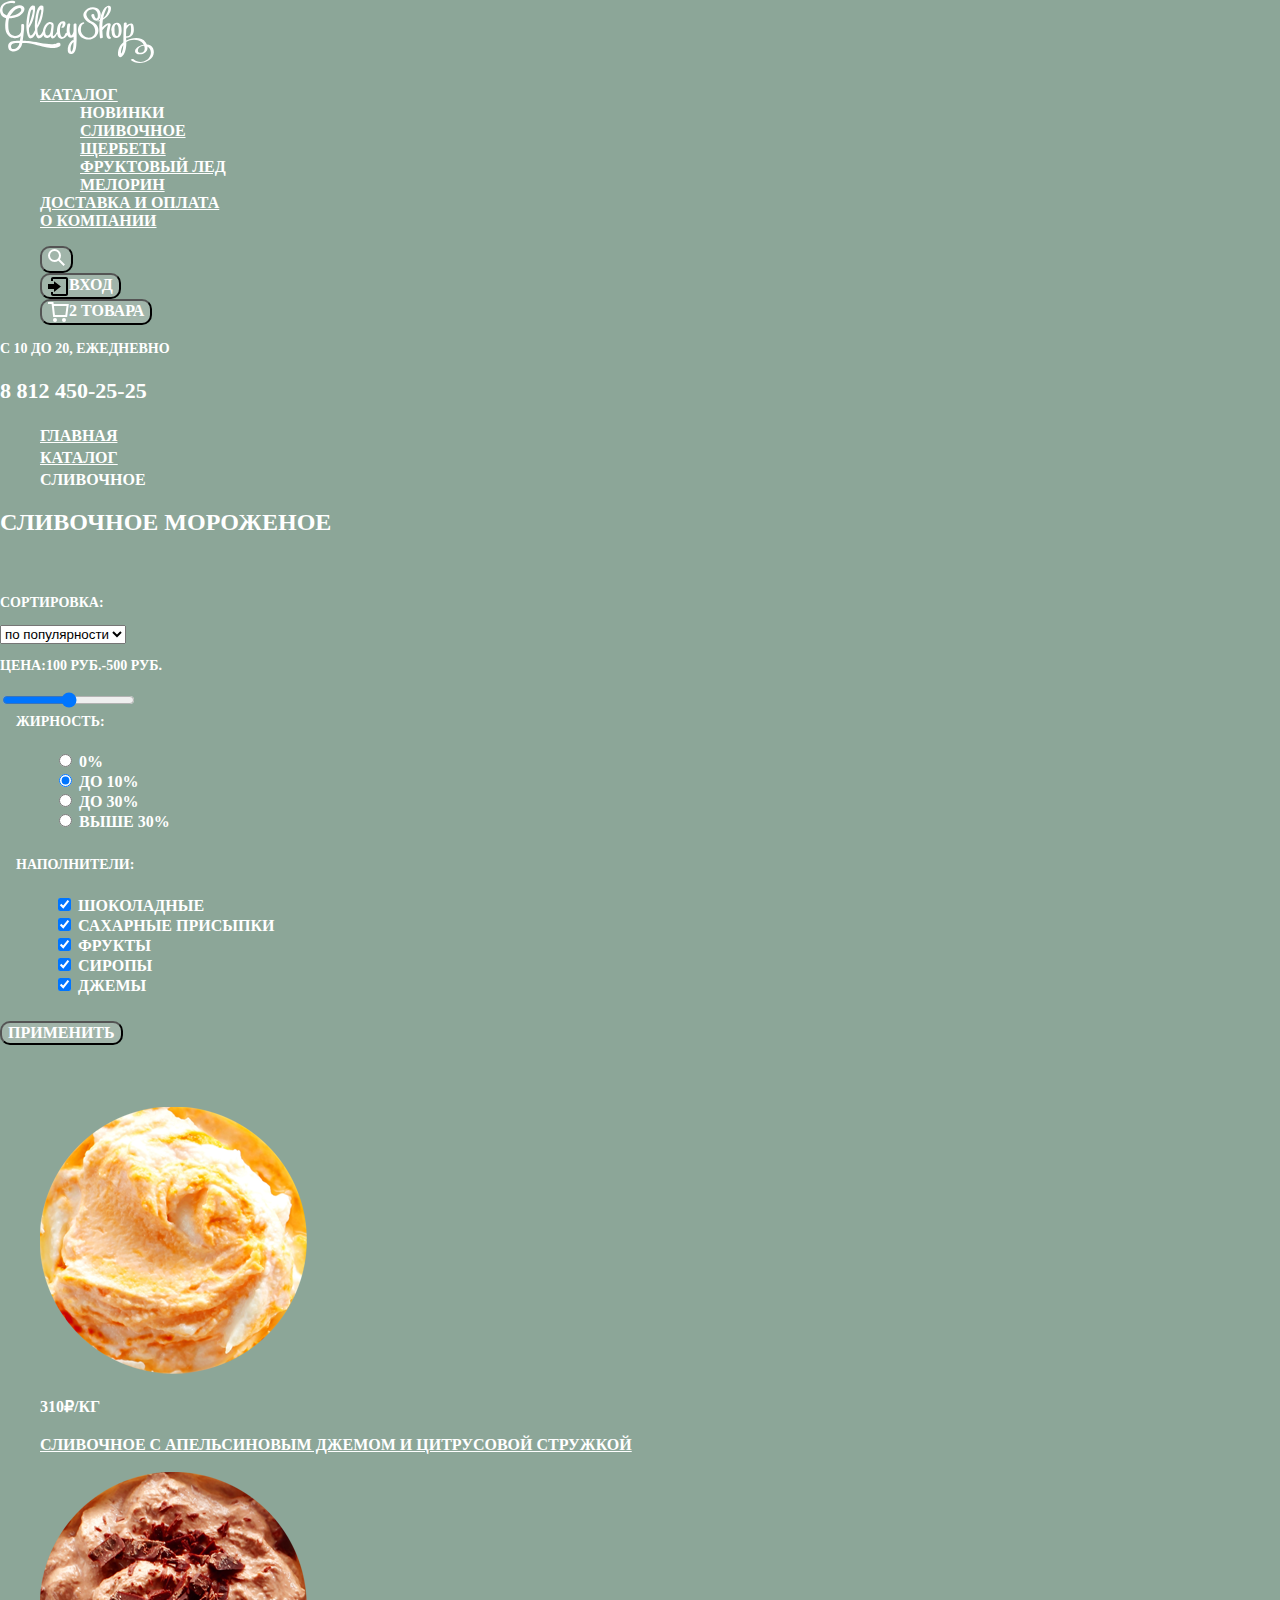
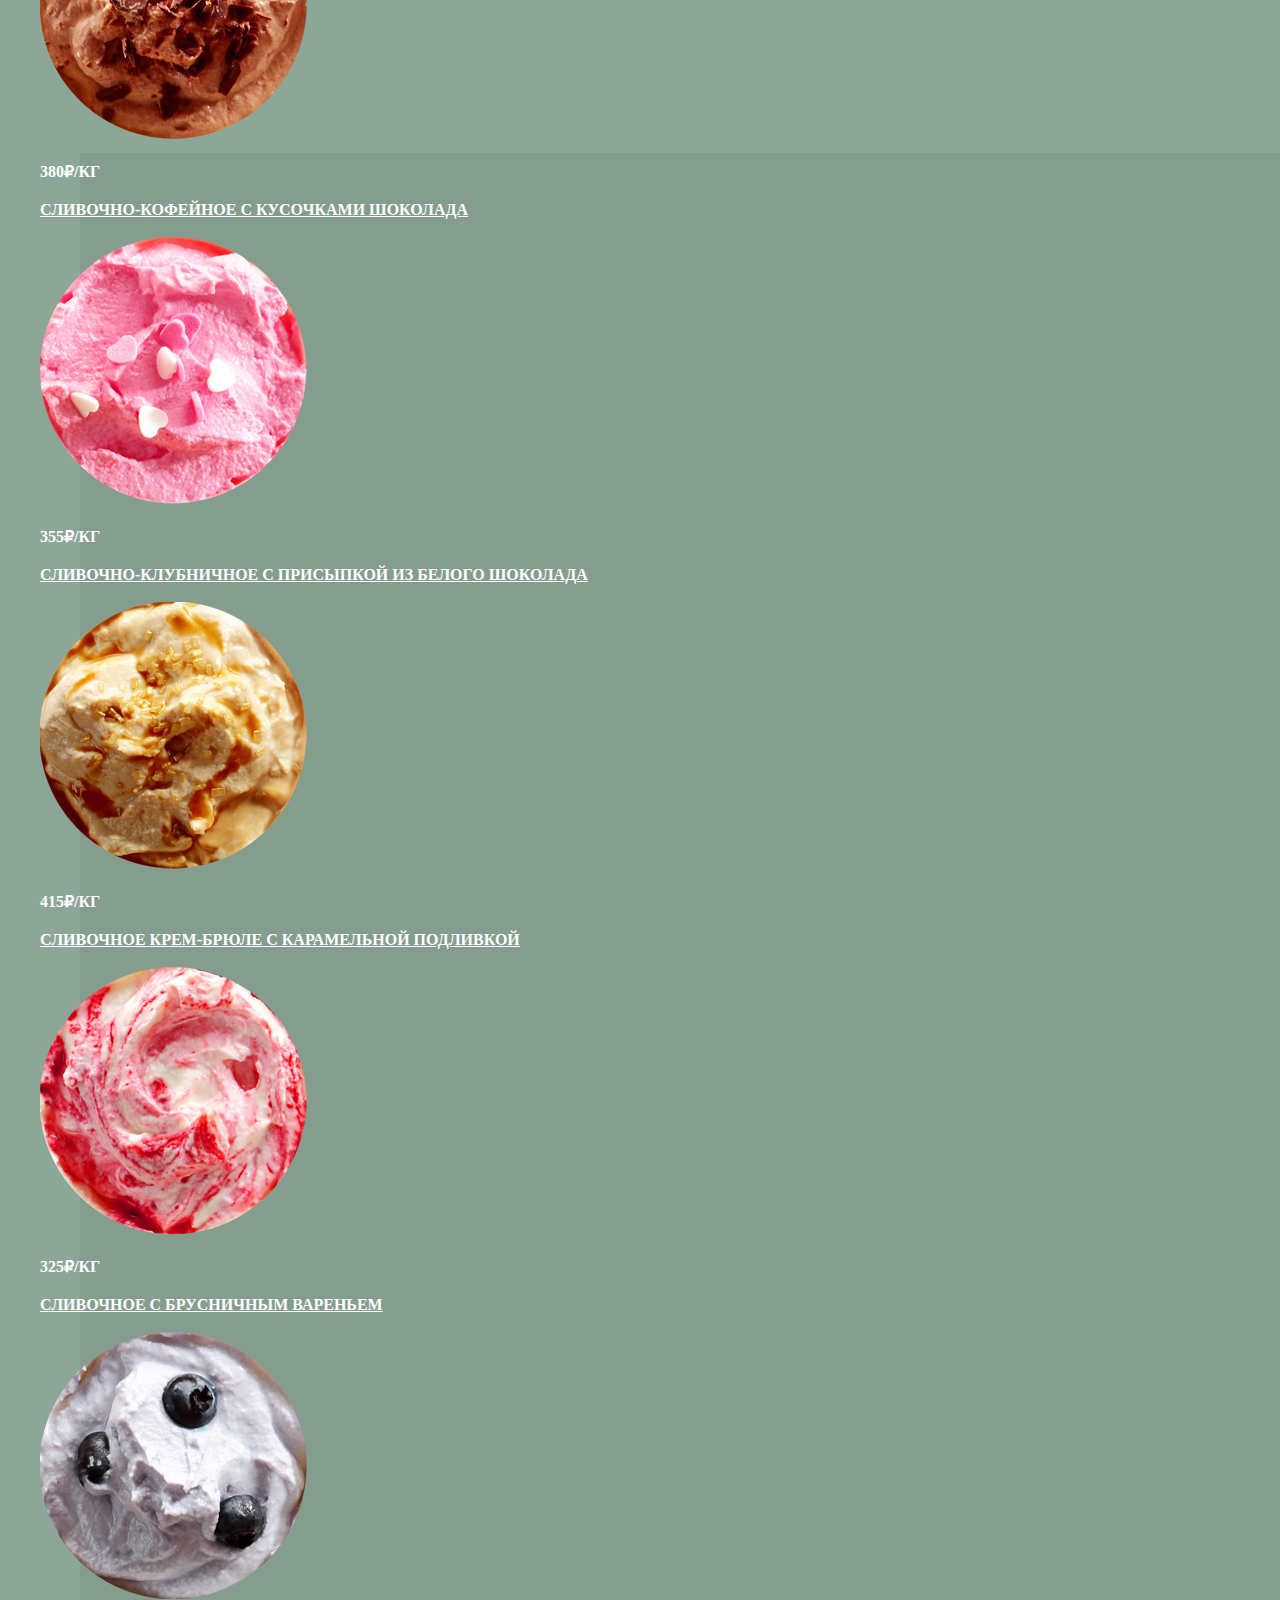
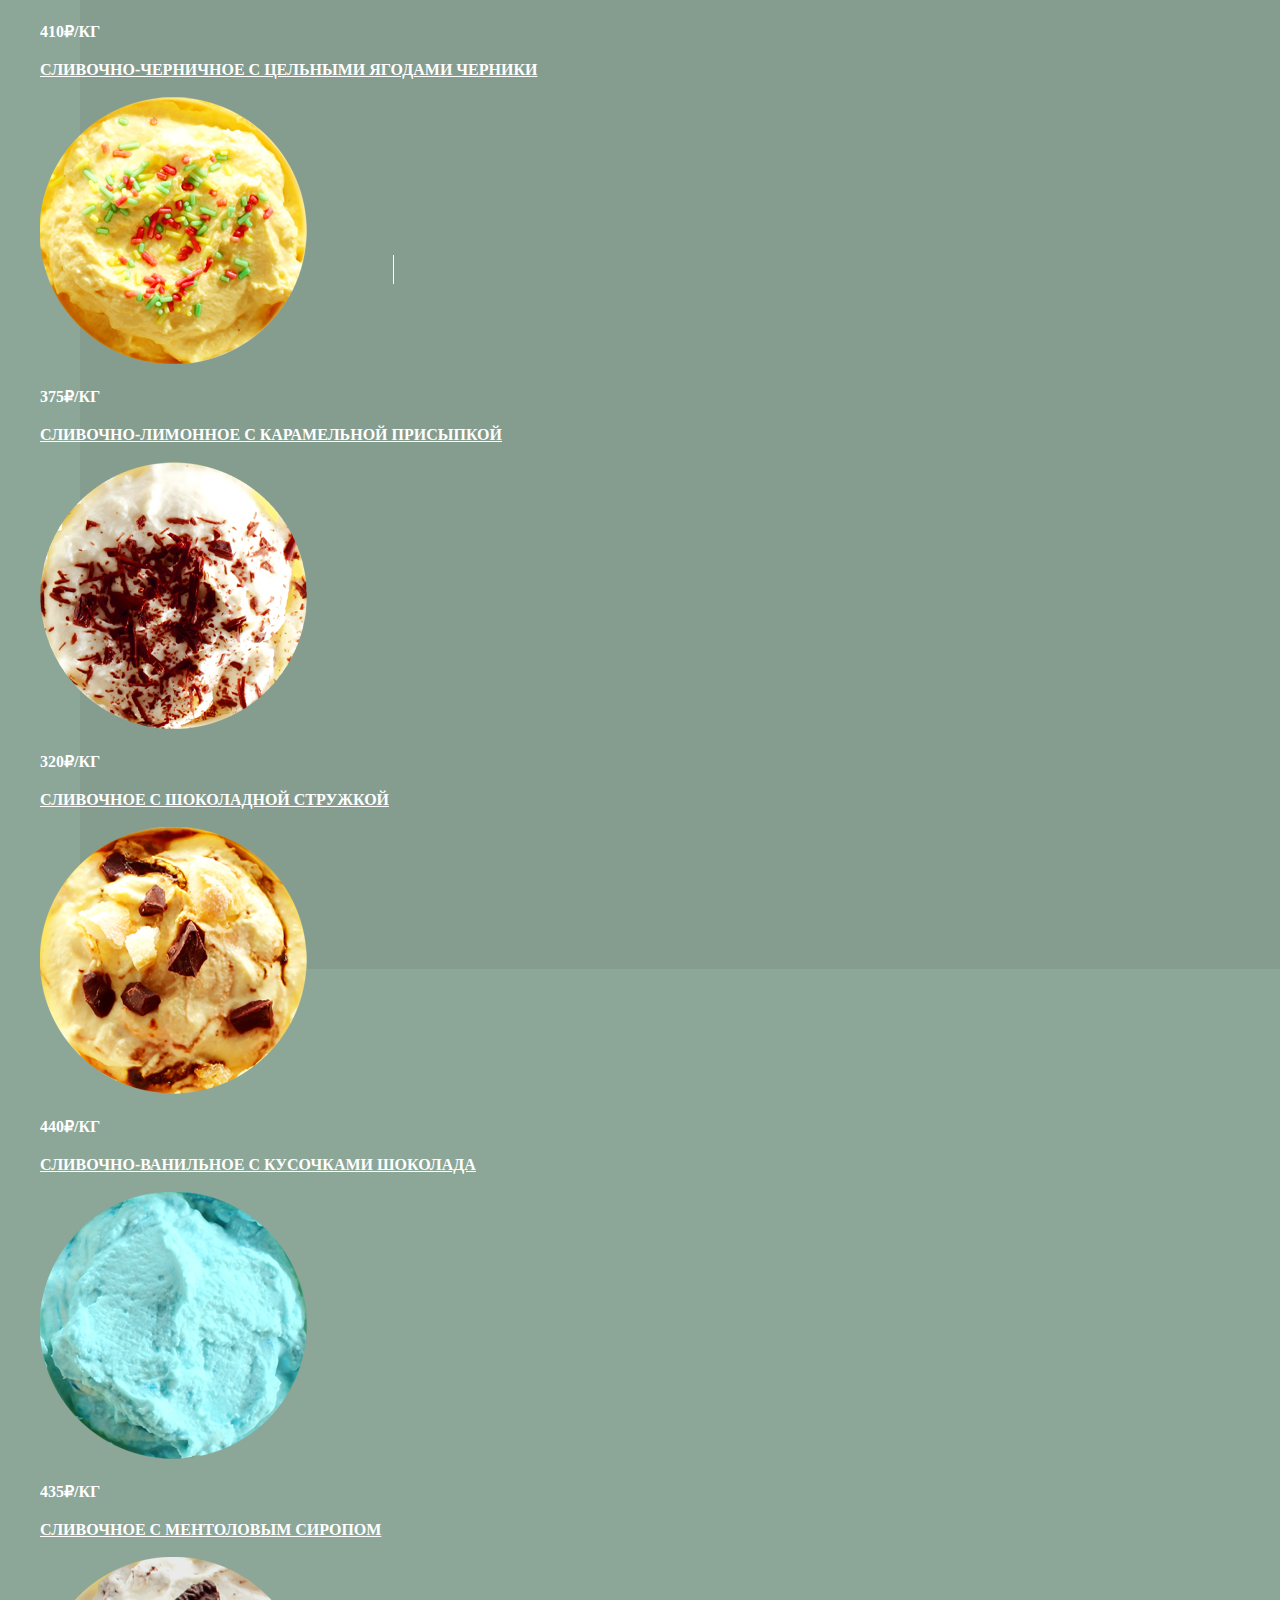
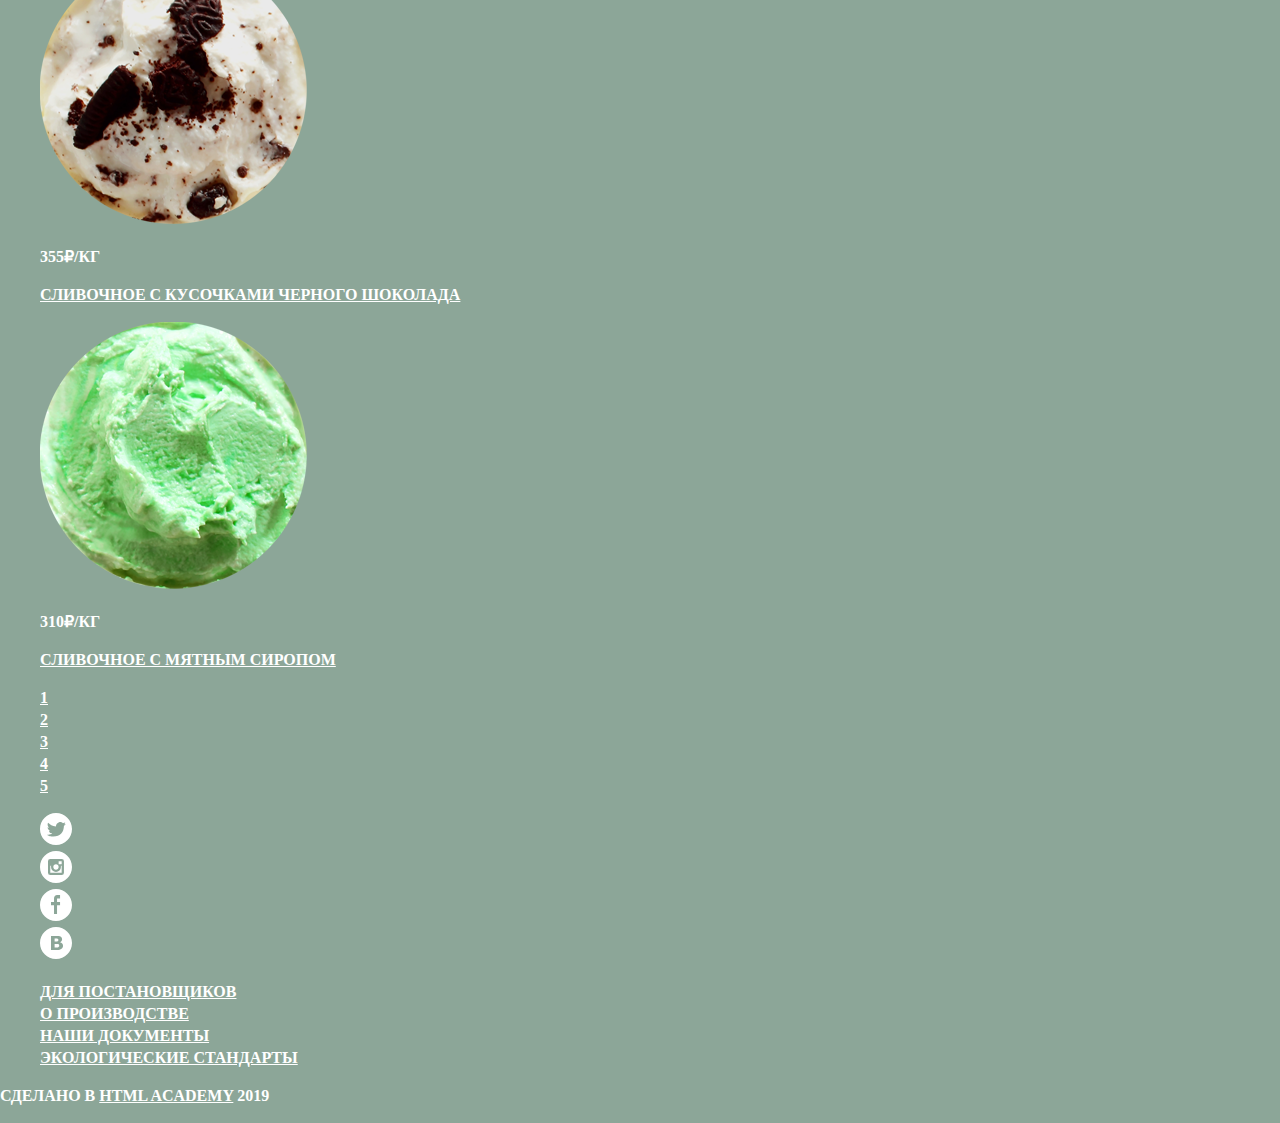
==== commit 4b2486f9: "Личный проект: завершаем базовую стилизацию" ====
--- a/catalog.html
+++ b/catalog.html
@@ -13,7 +13,7 @@
   <header>
     <nav class="main-navigation">
       <a>
-        <img src="img/svg-gllacy/logo.svg" width="70" height="46" alt="Логотип магазина Глэйси">
+          <img src="img/svg-gllacy/logo.svg" width="154" height="64" alt="Логотип магазина Глэйси">
       </a>
       <ul class="site-navigation">
         <li>
@@ -55,8 +55,10 @@
         <li><button type="button" class="header-button"><img src="img/svg-gllacy/basket.svg" style="vertical-align: middle">2 товара</button></li>
       </ul>
     </nav>
-    <p>С 10 до 20, ежедневно <br>
-      <b> 8 812 450-25-25</b></p>
+  <div>
+    <p class="schedule">С 10 до 20, ежедневно</p>
+        <p class="phone-number">8 812 450-25-25</p>
+    </div>
   </header>
   <main>
     <ul>
@@ -66,37 +68,37 @@
     </ul>
     <h2>Сливочное мороженое</h2>
     <section>
-      <h2 class="hidden">Фильтр товаров</h2>
-      <form method="get" action="https://echo.htmlacademy.ru">
-        <p>Сортировка:</p>
+      <h2 class="hidden">Фильтры товаров</h2>
+      <form method="get" action="https://echo.htmlacademy.ru" class="filters">
+        <p class="name-filters">Сортировка:</p>
         <select name="list1">
           <option value="1">по популярности</option>
         </select>
-        <p>Цена:100 руб.-500 руб.</p>
+        <p class="name-filters">Цена:100 руб.-500 руб.</p>
         <input type="range" name="price">
-        <fieldset>
-          <legend>Жирность:</legend>
+        <fieldset class="filter">
+          <legend class="name-filters">Жирность:</legend>
           <ul>
             <li>
-              <input type="radio" name="fat-content" id="Fat-content0">
+              <input type="radio" name="fat-content" id="Fat-content0"/>
               <label for="Fat-content0">0%</label>
             </li>
             <li>
-              <input type="radio" name="fat-content" id="Fat-content10" checked>
+              <input type="radio" name="fat-content" id="Fat-content10" checked/>
               <label for="Fat-content10">до 10%</label>
             </li>
             <li>
-              <input type="radio" name="fat-content" id="Fat-content30">
+              <input type="radio" name="fat-content" id="Fat-content30"/>
               <label for="Fat-content30">до 30%</label>
             </li>
             <li>
-              <input type="radio" name="fat-content" id="Fat-content-above-30">
+              <input type="radio" name="fat-content" id="Fat-content-above-30"/>
               <label for="Fat-content-above-30">выше 30%</label>
             </li>
           </ul>
         </fieldset>
-        <fieldset>
-          <legend>Наполнители:</legend>
+        <fieldset class="filter">
+          <legend class="name-filters">Наполнители:</legend>
           <ul>
             <li>
               <input type="checkbox" name="chocolate" id="chocolate" checked>
@@ -120,6 +122,7 @@
             </li>
           </ul>
         </fieldset>
+        <button type="submit" class="header-button">Применить</button>
       </form>
     </section>
     <section>
@@ -186,7 +189,7 @@
           <p><a href="">Сливочное с мятным сиропом</a></p>
         </li>
       </ul>
-      <ul>
+      <ul class="page-number">
         <li><a>1</a></li>
         <li><a href="#">2</a></li>
         <li><a href="#">3</a></li>
--- a/css/style.css
+++ b/css/style.css
@@ -1,7 +1,7 @@
 body {
   margin: 0;
   padding: 0;
-  font-family: "Roboto", sans-serif;
+  font-family: "Roboto";
   font-size: 16px;
   line-height: 22px;
   font-weight: 700;
@@ -18,62 +18,8 @@
   color: #ffffff;
 }
 
-.main-navigation {
-  font-size: 16px;
-  line-height: 18px;
-  color: #ffffff;
-  background-color: #8ca698;
-}
-
-.user-navigation a:hover,
-.user-navigation a:focus {
-  background-color: #ffbc9e;
-}
-
 ul {
   list-style: none;
-}
-
-.features {
-  color: #323232;
-  background-color: #8ca698;
-  background-image: url("../img/waffle.bg.jpg");
-  background-repeat: no-repeat;
-  position: absolute;
-}
-.features-text {
-  font-size: 24px;
-  line-height: 30px;
-}
-
-.blog-list {
-  color: #323232;
-  background-color: #8ca698;
-  background-image: url("../img/strawberry-bg.jpg");
-  background-repeat: no-repeat;
-}
-.blog-link {
-  font-size: 24px;
-  line-height: 30px;
-}
-
-.mail {
-  color: #323232;
-  font-size: 16px;
-  line-height: 22px;
-  background-color: #8ca698;
-  background-image: url("../img/svg-gllacy/bg-post.svg");
-  background-image: url("../img/substrate.jpg");
-  background-repeat: no-repeat;
-}
-
-.location {
-  color: #323232;
-  font-size: 14px;
-  line-height: 20px;
-  background-color: #8ca698;
-  background-image: url("../img/map.jpg");
-  background-repeat: no-repeat;
 }
 
 button {
@@ -110,6 +56,134 @@
   border: 1px solid #8fbdec;
 }
 
+.header-button {
+  background-color: #a1b5aa;
+}
+
+.header-button:focus,
+.header-button:hover {
+  color: #000000;
+  background-color: #ffffff;
+}
+
+.site-navigation,
+.user-navigation {
+  font-size: 16px;
+  line-height: 18px;
+  color: #ffffff;
+}
+
+.user-navigation a:hover,
+.user-navigation a:focus {
+  background-color: #ffbc9e;
+}
+
+.schedule {
+  font-size: 14px;
+  line-height: 16px;
+}
+
+.phone-number {
+  font-size: 22px;
+  line-height: 24px;
+}
+
+#slide1:checked~.page-wrapper {
+  background-color: #8ca698;
+  background-image: url("../img/bg.jpg");
+  background-position: 100%;
+  background-repeat: no-repeat;
+}
+
+#slide2:checked~.page-wrapper {
+  background-color: ;
+}
+
+.slider-input {
+  display: none;
+}
+
+.slide {
+  display: none;
+}
+
+#slide1:checked~.page-wrapper .main-content .main-slider .slide1 {
+  display: block;
+}
+
+#slide2:checked~.page-wrapper .main-content .main-slider .slide2 {
+  display: block;
+}
+
+#slide3:checked~.page-wrapper .main-content .main-slider .slide3 {
+  display: block;
+}
+
+.raspberry {
+  font-size: 18px;
+  line-height: 22px;
+  background-color: #8ca698;
+  background-image: url("../img/raspberry-background.jpg");
+  background-repeat: no-repeat;
+}
+
+.chocolate {
+  font-size: 18px;
+  line-height: 22px;
+  background-color: #8ca698;
+  background-image: url("../img/chocolate-background.jpg");
+  background-repeat: no-repeat;
+}
+
+.bold-fonts {
+  font-size: 35;
+  line-height: 41px;
+}
+
+.features {
+  color: #323232;
+  background-color: #8ca698;
+  background-image: url("../img/waffle.bg.jpg");
+  background-repeat: no-repeat;
+}
+
+.features-text {
+  font-size: 24px;
+  line-height: 30px;
+}
+
+.blog-list {
+  color: #323232;
+  background-color: #8ca698;
+  background-image: url("../img/strawberry-bg.jpg");
+  background-repeat: no-repeat;
+}
+
+.blog-link {
+  font-size: 24px;
+  line-height: 30px;
+  color: #000000;
+}
+
+.mail {
+  color: #323232;
+  font-size: 16px;
+  line-height: 22px;
+  background-color: #8ca698;
+  background-image: url("../img/svg-gllacy/bg-post.svg");
+  background-image: url("../img/substrate.jpg");
+  background-repeat: no-repeat;
+}
+
+.location {
+  color: #323232;
+  font-size: 14px;
+  line-height: 20px;
+  background-color: #8ca698;
+  background-image: url("../img/map.jpg");
+  background-repeat: no-repeat;
+}
+
 .main-footer {
   color: #ffffff;
   background-color: #8ca698;
@@ -127,18 +201,26 @@
 .hidden {
   visibility: hidden;
 }
-.header-button{
-  background-color: #a1b5aa;
-}
-.header-button:focus,
-.header-button:hover{
-  background-color: #ffffff;
-}
-.site-navigation{
-  font-size: 16px;
-  line-height: 18px;
-}
-.bold-fonts{
+
+.bold-fonts {
   font-size: 22px;
   line-height: 24px;
 }
+
+.page-number:focus {
+  color: #000000;
+  background-color: #ffffff;
+}
+
+.filters fieldset {
+  border: none;
+}
+
+.name-filters{
+  font-size: 14px;
+  line-height: 16px;
+}
+.filters{
+  font-size: 16px;
+  line-height: 18px;
+}
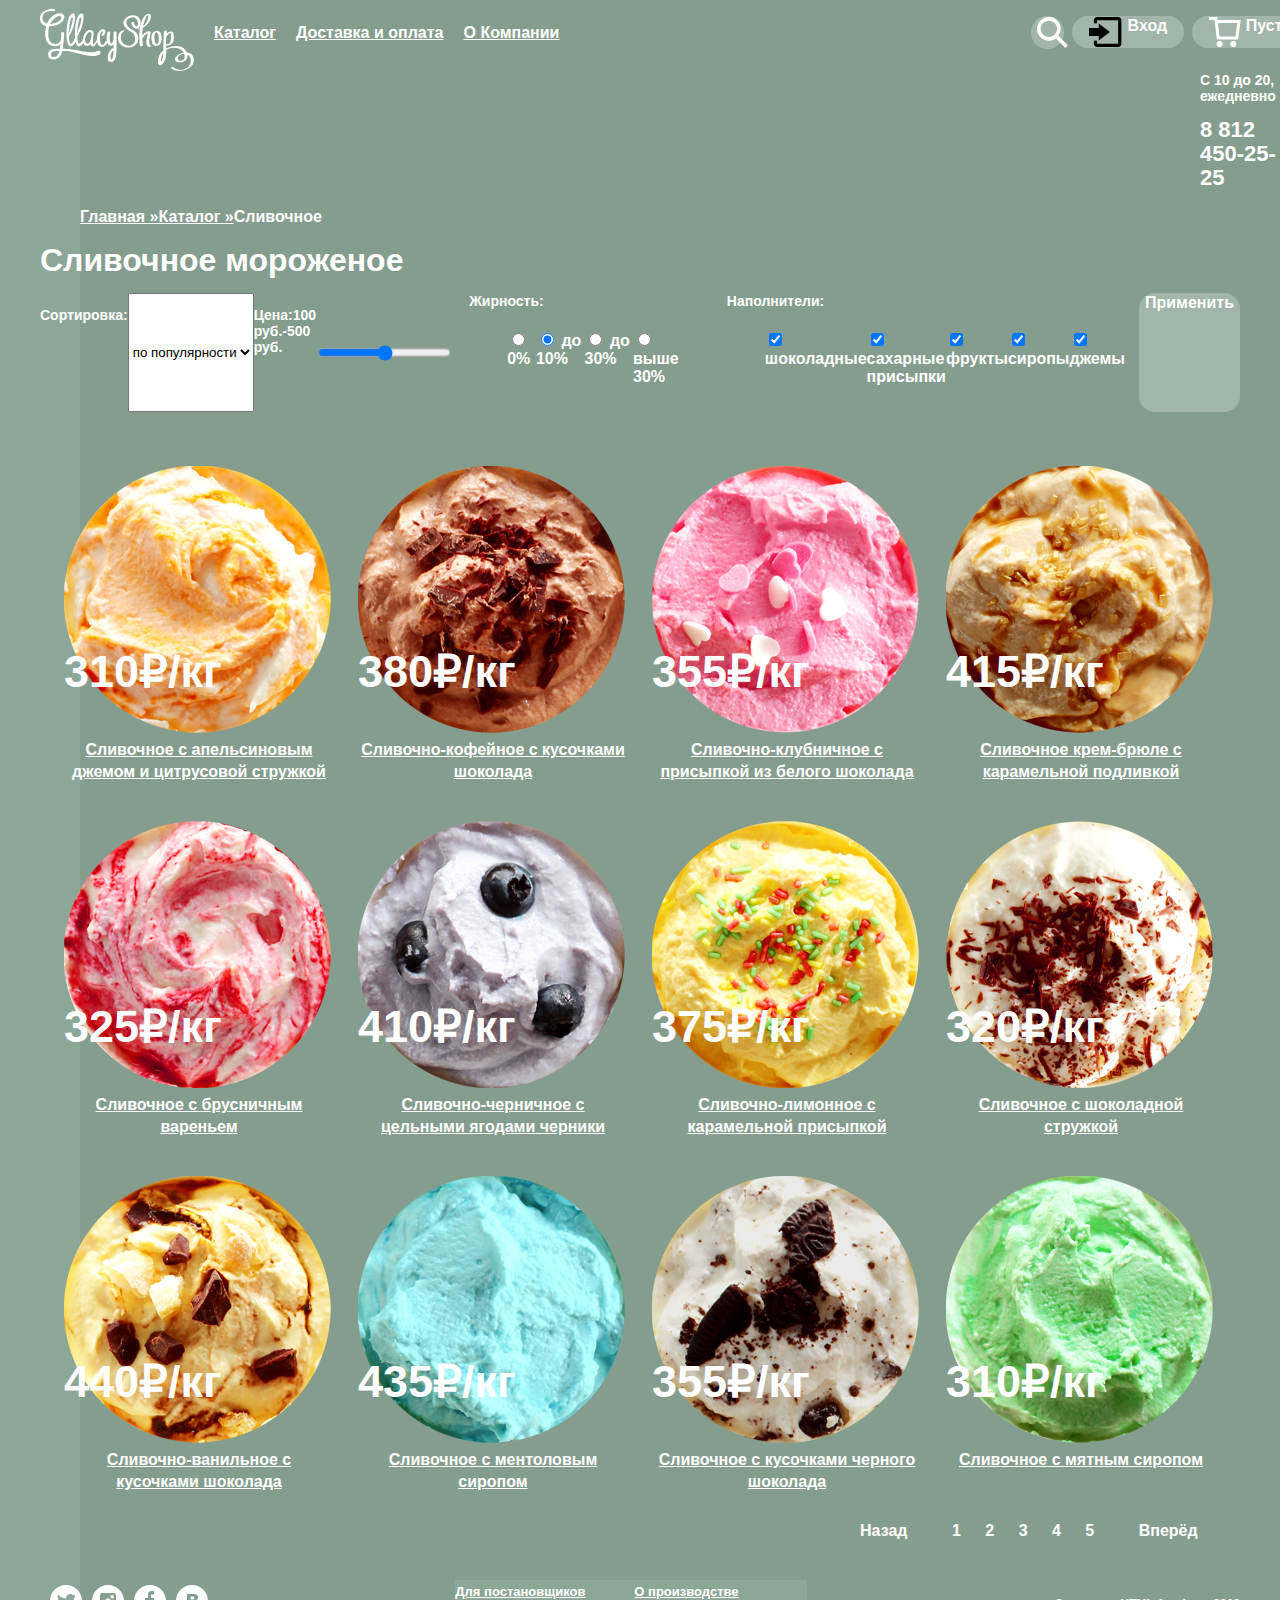
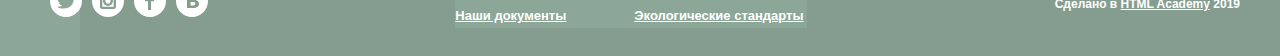
==== commit 83a3993e: "Личный проект: начинаем строить сетку на флексах" ====
--- a/catalog.html
+++ b/catalog.html
@@ -11,95 +11,105 @@
 
 <body>
   <header>
-    <nav class="main-navigation">
-      <a>
+    <div class="main-header container">
+      <nav class="site-navigation">
+        <a class="logo">
           <img src="img/svg-gllacy/logo.svg" width="154" height="64" alt="Логотип магазина Глэйси">
-      </a>
-      <ul class="site-navigation">
-        <li>
-          <a href="catalog.html">Каталог</a>
-          <ul>
-            <li>Новинки</li>
-            <li><a href="catalog.html">Сливочное</a></li>
-            <li><a href="#">Щербеты</a></li>
-            <li><a href="#">Фруктовый лед</a></li>
-            <li><a href="#">Мелорин</a></li>
-          </ul>
-        </li>
-        <li><a href="dostavka.html">Доставка и оплата</a></li>
-        <li><a href="company.html">О Компании</a></li>
-      </ul>
-      <ul class="user-navigation">
-        <li>
-          <button type="button" class="header-button"><img src="img/svg-gllacy/loupe.svg"></button>
-          <form class="invisible">
-            <input id="seach" type="text" name="seach-1" placeholder="Что ищем?">
-          </form>
-        </li>
-        <li>
-          <button type="button" class="header-button"><img src="img/svg-gllacy/entrance.svg" style="vertical-align: middle">Вход</button>
-          <form class="invisible" action="https://echo.htmlacademy.ru" method="post">
-            <p>
-              <input id="user-login" type="text" name="login" placeholder="Электронная почта">
-            </p>
-            <p>
-              <input id="user-password" type="password" name="password" placeholder="Пароль">
-            </p>
-            <p>
-              <a href="#">Я забыл пароль!</a>
-              <a href="#">Новая регистрация</a>
-            </p>
-            <button type="submit">Войти</button>
-          </form>
-        </li>
-        <li><button type="button" class="header-button"><img src="img/svg-gllacy/basket.svg" style="vertical-align: middle">2 товара</button></li>
-      </ul>
-    </nav>
-  <div>
-    <p class="schedule">С 10 до 20, ежедневно</p>
-        <p class="phone-number">8 812 450-25-25</p>
+        </a>
+        <ul class="site-menu">
+          <li class="menu-item">
+            <a href="catalog.html" class="menu-item-link">Каталог</a>
+            <ul class="sub-menu">
+              <li>Новинки</li>
+              <li><a href="catalog.html">Сливочное</a></li>
+              <li><a href="#">Щербеты</a></li>
+              <li><a href="#">Фруктовый лед</a></li>
+              <li><a href="#">Мелорин</a></li>
+            </ul>
+          </li>
+          <li class="menu-item"><a href="dostavka.html" class="menu-item-link">Доставка и оплата</a></li>
+          <li class="menu-item"><a href="company.html" class="menu-item-link">О Компании</a></li>
+        </ul>
+        <ul class="user-navigation">
+          <li>
+            <button type="button" class="header-button header-button-search"><img src="img/svg-gllacy/loupe.svg"></button>
+            <form class="hidden">
+              <input id="seach" type="text" name="seach-1" placeholder="Что ищем?">
+            </form>
+          </li>
+          <li>
+            <button type="button" class="header-button header-button-entrance"><img src="img/svg-gllacy/entrance.svg" class="image-entrance">Вход</button>
+            <form class="hidden" action="https://echo.htmlacademy.ru" method="post">
+              <p>
+                <input id="user-login" type="text" name="login" placeholder="Электронная почта">
+              </p>
+              <p>
+                <input id="user-password" type="password" name="password" placeholder="Пароль">
+              </p>
+              <p>
+                <a href="#">Я забыл пароль!</a>
+                <a href="#">Новая регистрация</a>
+              </p>
+              <button type="submit">Войти</button>
+            </form>
+          </li>
+          <li><button type="button" class="header-button header-button-basket"><img src="img/svg-gllacy/basket.svg" class="image-basket">Пусто</button></li>
+        </ul>
+      </nav>
+    </div>
+    <div class="user-information">
+      <p class="schedule">С 10 до 20, ежедневно</p>
+      <p class="phone-number">8 812 450-25-25</p>
     </div>
   </header>
   <main>
-    <ul>
-      <li><a href="index.html">Главная</a></li>
-      <li><a href="catalog.html">Каталог</a></li>
+   <div class="container">
+     <ul class="site-explorer">
+      <li><a href="index.html">Главная &#187;</a></li>
+      <li><a href="catalog.html">Каталог &#187;</a></li>
       <li>Сливочное</li>
     </ul>
-    <h2>Сливочное мороженое</h2>
+    <h1 class="page-title">Сливочное мороженое</h1>
     <section>
       <h2 class="hidden">Фильтры товаров</h2>
       <form method="get" action="https://echo.htmlacademy.ru" class="filters">
+      <div class="filter-item">
         <p class="name-filters">Сортировка:</p>
         <select name="list1">
           <option value="1">по популярности</option>
         </select>
+     </div>
+ <div class="filter-item">
         <p class="name-filters">Цена:100 руб.-500 руб.</p>
         <input type="range" name="price">
+ </div>
+ <div class="filter-item">
         <fieldset class="filter">
           <legend class="name-filters">Жирность:</legend>
-          <ul>
-            <li>
-              <input type="radio" name="fat-content" id="Fat-content0"/>
+          <ul class="filter-list">
+            <li>
+              <input type="radio" name="fat-content" id="Fat-content0" />
               <label for="Fat-content0">0%</label>
             </li>
             <li>
-              <input type="radio" name="fat-content" id="Fat-content10" checked/>
+              <input type="radio" name="fat-content" id="Fat-content10" checked />
               <label for="Fat-content10">до 10%</label>
             </li>
             <li>
-              <input type="radio" name="fat-content" id="Fat-content30"/>
+              <input type="radio" name="fat-content" id="Fat-content30" />
               <label for="Fat-content30">до 30%</label>
             </li>
             <li>
-              <input type="radio" name="fat-content" id="Fat-content-above-30"/>
+              <input type="radio" name="fat-content" id="Fat-content-above-30" />
               <label for="Fat-content-above-30">выше 30%</label>
             </li>
           </ul>
         </fieldset>
+ </div>
+ <div class="filter-item">
         <fieldset class="filter">
           <legend class="name-filters">Наполнители:</legend>
-          <ul>
+          <ul class="filter-list">
             <li>
               <input type="checkbox" name="chocolate" id="chocolate" checked>
               <label for="chocolate">шоколадные</label>
@@ -121,129 +131,159 @@
               <label for="jams">джемы</label>
             </li>
           </ul>
-        </fieldset>
+    </fieldset>
+ </div>
         <button type="submit" class="header-button">Применить</button>
       </form>
     </section>
-    <section>
+  </div>
+    <section class="container">
       <h2 class="hidden">Список сливочного мороженого</h2>
-      <ul>
-        <li>
-          <img src="img/catalog/1.png" width="267" height="267">
-          <p>310₽<span>/кг</span></p>
-          <p><a href="">Сливочное с апельсиновым джемом и цитрусовой стружкой</a></p>
-        </li>
-        <li>
-          <img src="img/catalog/2.png" width="267" height="267">
-          <p>380₽<span>/кг</span></p>
-          <p><a href="">Сливочно-кофейное с кусочками шоколада</a></p>
-        </li>
-        <li>
-          <img src="img/catalog/3.png" width="267" height="267">
-          <p>355₽<span>/кг</span></p>
-          <p><a href="">Сливочно-клубничное с присыпкой из белого шоколада</a></p>
-        </li>
-        <li>
-          <img src="img/catalog/4.png" width="267" height="267">
-          <p>415₽<span>/кг</span></p>
-          <p><a href="">Сливочное крем-брюле с карамельной подливкой</a></p>
-        </li>
-        <li>
-          <img src="img/catalog/5.png" width="267" height="267">
-          <p>325₽<span>/кг</span></p>
-          <p><a href="">Сливочное с брусничным вареньем</a></p>
-        </li>
-        <li>
-          <img src="img/catalog/6.png" width="267" height="267">
-          <p>410₽<span>/кг</span></p>
-          <p><a href="">Сливочно-черничное с цельными ягодами черники</a></p>
-        </li>
-        <li>
-          <img src="img/catalog/7.png" width="267" height="267">
-          <p>375₽<span>/кг</span></p>
-          <p><a href="">Сливочно-лимонное с карамельной присыпкой</a></p>
-        </li>
-        <li>
-          <img src="img/catalog/8.png" width="267" height="267">
-          <p>320₽<span>/кг</span></p>
-          <p><a href="">Сливочное с шоколадной стружкой</a></p>
-        </li>
-        <li>
-          <img src="img/catalog/9.png" width="267" height="267">
-          <p>440₽<span>/кг</span></p>
-          <p><a href="">Сливочно-ванильное с кусочками шоколада</a></p>
-        </li>
-        <li>
-          <img src="img/catalog/10.png" width="267" height="267">
-          <p>435₽<span>/кг</span></p>
-          <p><a href="">Сливочное с ментоловым сиропом</a></p>
-        </li>
-        <li>
-          <img src="img/catalog/11.png" width="267" height="267">
-          <p>355₽<span>/кг</span></p>
-          <p><a href="">Сливочное с кусочками черного шоколада</a></p>
-        </li>
-        <li>
-          <img src="img/catalog/12.png" width="267" height="267">
-          <p>310₽<span>/кг</span></p>
-          <p><a href="">Сливочное с мятным сиропом</a></p>
+      <ul class="ice-cream-list">
+        <li class="card">
+          <div class="card-content">
+            <img src="img/catalog/1.png" width="267" height="267">
+            <p class="card-price">310₽<span>/кг</span></p>
+          </div>
+          <a href="" class="card-link">Сливочное с апельсиновым джемом и цитрусовой стружкой</a>
+        </li>
+        <li class="card">
+          <div class="card-content">
+            <img src="img/catalog/2.png" width="267" height="267">
+            <p class="card-price">380₽<span>/кг</span></p>
+          </div>
+          <a href="" class="card-link">Сливочно-кофейное с кусочками шоколада</a>
+        </li>
+        <li class="card">
+          <div class="card-content">
+            <img src="img/catalog/3.png" width="267" height="267">
+            <p class="card-price">355₽<span>/кг</span></p>
+          </div>
+          <a href="" class="card-link">Сливочно-клубничное с присыпкой из белого шоколада</a>
+        </li>
+        <li class="card">
+          <div class="card-content">
+            <img src="img/catalog/4.png" width="267" height="267">
+            <p class="card-price">415₽<span>/кг</span></p>
+          </div>
+          <a href="" class="card-link">Сливочное крем-брюле с карамельной подливкой</a>
+        </li>
+        <li class="card">
+          <div class="card-content">
+            <img src="img/catalog/5.png" width="267" height="267">
+            <p class="card-price">325₽<span>/кг</span></p>
+          </div>
+          <a href="" class="card-link">Сливочное с брусничным вареньем</a>
+        </li>
+        <li class="card">
+          <div class="card-content">
+            <img src="img/catalog/6.png" width="267" height="267">
+            <p class="card-price">410₽<span>/кг</span></p>
+          </div>
+          <a href="" class="card-link">Сливочно-черничное с цельными ягодами черники</a>
+        </li>
+        <li class="card">
+          <div class="card-content">
+            <img src="img/catalog/7.png" width="267" height="267">
+            <p class="card-price">375₽<span>/кг</span></p>
+          </div>
+          <a href="" class="card-link">Сливочно-лимонное с карамельной присыпкой</a>
+        </li>
+        <li class="card">
+          <div class="card-content">
+            <img src="img/catalog/8.png" width="267" height="267">
+            <p class="card-price">320₽<span>/кг</span></p>
+          </div>
+          <a href="" class="card-link">Сливочное с шоколадной стружкой</a>
+        </li>
+        <li class="card">
+          <div class="card-content">
+            <img src="img/catalog/9.png" width="267" height="267">
+            <p class="card-price">440₽<span>/кг</span></p>
+          </div>
+          <a href="" class="card-link">Сливочно-ванильное с кусочками шоколада</a>
+        </li>
+        <li class="card">
+          <div class="card-content">
+            <img src="img/catalog/10.png" width="267" height="267">
+            <p class="card-price">435₽<span>/кг</span></p>
+          </div>
+          <a href="" class="card-link">Сливочное с ментоловым сиропом</a>
+        </li>
+        <li class="card">
+          <div class="card-content">
+            <img src="img/catalog/11.png" width="267" height="267">
+            <p class="card-price">355₽<span>/кг</span></p>
+          </div>
+          <a href="" class="card-link">Сливочное с кусочками черного шоколада</a>
+        </li>
+        <li class="card">
+          <div class="card-content">
+            <img src="img/catalog/12.png" width="267" height="267">
+            <p class="card-price">310₽<span>/кг</span></p>
+          </div>
+          <a href="" class="card-link">Сливочное с мятным сиропом</a>
         </li>
       </ul>
-      <ul class="page-number">
-        <li><a>1</a></li>
-        <li><a href="#">2</a></li>
-        <li><a href="#">3</a></li>
-        <li><a href="#">4</a></li>
-        <li><a href="#">5</a></li>
-      </ul>
+      <div class="paginator">
+         <a class="prev" href="#prev">Назад</a>
+         <a href="#1">1</a>
+         <a href="#2">2</a>
+         <a href="#3">3</a>
+         <a href="#4">4</a>
+         <a href="#5">5</a>
+         <a class="next" href="#next">Вперёд</a>
+       </div>
     </section>
   </main>
   <footer>
+    <div class="main-footer container">
     <div>
-      <ul>
-        <li>
-          <a href="#" class="twitter">
+      <ul class="social-netmork">
+        <li>
+          <a href="#" class="social-item">
             <img src="img/svg-gllacy/twitter.svg" alt="Твитер">
           </a>
         </li>
         <li>
-          <a href="#" class="instagram">
+          <a href="#" class="social-item">
             <img src="img/svg-gllacy/instagram.svg" alt="Инстаграм">
           </a>
         </li>
         <li>
-          <a href="#" class="facebook">
+          <a href="#" class="social-item">
             <img src="img/svg-gllacy/fb.svg" alt="Фейсбук">
           </a>
         </li>
         <li>
-          <a href="#" class="vk">
+          <a href="#" class="social-item">
             <img src="img/svg-gllacy/vk.svg" alt="Вконтакте">
           </a>
         </li>
       </ul>
     </div>
-    <div class="main-footer">
-      <ul>
-        <li>
-          <a href="#" class="menu-footer"><b>Для постановщиков</b></a>
-        </li>
-        <li>
-          <a href="#" class="menu-footer">О производстве</a>
-        </li>
-        <li>
-          <a href="#" class="menu-footer">Наши документы</a>
-        </li>
-        <li>
-          <a href="#" class="menu-footer">Экологические стандарты</a>
+    <div>
+      <ul class="menu-footer">
+        <li>
+          <a href="#" class="footer-item"><b>Для постановщиков</b></a>
+        </li>
+        <li>
+          <a href="#" class="footer-item">О производстве</a>
+        </li>
+        <li>
+          <a href="#" class="footer-item">Наши документы</a>
+        </li>
+        <li>
+          <a href="#" class="footer-item">Экологические стандарты</a>
         </li>
       </ul>
     </div>
-    <p class="main-footer">
+    <p class="produce">
       Сделано в
-      <a href="https://htmlacademy.ru" class="menu-footer">HTML Academy</a>
+      <a href="https://htmlacademy.ru" class="link-produce">HTML Academy</a>
       <time datetime="2019">2019</time>
     </p>
+  </div>
   </footer>
 </body>
 
--- a/css/style.css
+++ b/css/style.css
@@ -1,12 +1,11 @@
 body {
   margin: 0;
   padding: 0;
-  font-family: "Roboto";
+  font-family: "Roboto", Arial, sans-serif;
   font-size: 16px;
   line-height: 22px;
   font-weight: 700;
   color: #ffffff;
-  text-transform: uppercase;
   background-color: #8ca698;
   background-image: url("../img/bg.jpg");
   background-position: 100%;
@@ -27,9 +26,7 @@
   text-align: center;
   color: #ffffff;
   vertical-align: middle;
-  text-transform: uppercase;
   background-color: #ef6140;
-  border-radius: 10px;
 }
 
 button:hover,
@@ -56,8 +53,95 @@
   border: 1px solid #8fbdec;
 }
 
+.page-wrapper {
+  background-color: #849d8f;
+}
+
+.container {
+  margin-right: auto;
+  margin-left: auto;
+  width: 1200px;
+}
+
+.main-header {
+  display: flex;
+}
+
+.logo {
+  display: flex;
+}
+
+.site-navigation {
+  display: flex;
+  flex-direction: row;
+  margin-top: 8px;
+  margin-right: auto;
+}
+
+.site-menu {
+  display: flex;
+  padding: 0px;
+}
+
+.sub-menu {
+  display: none;
+}
+
+.menu-item {
+  margin-left: 20px;
+  flex-wrap: nowrap;
+}
+
+.menu-item-link {
+  white-space: nowrap;
+}
+
+.user-navigation {
+  display: flex;
+  margin-top: 8px;
+  margin-left: 472px;
+  margin-bottom: 0;
+  padding: 0px;
+}
+
+.header-button-search {
+  width: 33px;
+  height: 33px;
+  border-radius: 50%;
+}
+
+.header-button-entrance {
+  padding-right: 17px;
+  padding-left: 17px;
+  height: 32px;
+  margin-left: 8px;
+}
+
+.image-entrance {
+  margin-right: 5px;
+}
+
+.header-button-basket {
+  padding-right: 17px;
+  padding-left: 17px;
+  height: 32px;
+  margin-left: 8px;
+}
+
+.image-basket {
+  margin-right: 5px;
+}
+
 .header-button {
+  display: flex;
   background-color: #a1b5aa;
+  border: 0;
+  white-space: nowrap;
+  /* border-top-left-radius: 16px;
+  border-top-left-radius: 16px;
+  border-top-left-radius: 16px;
+  border-top-left-radius: 16px; */
+  border-radius: 16px;
 }
 
 .header-button:focus,
@@ -78,69 +162,264 @@
   background-color: #ffbc9e;
 }
 
+.user-information {
+  margin-left: 1200px;
+  margin-top: 0px;
+}
+
 .schedule {
   font-size: 14px;
   line-height: 16px;
+  margin-top: 0;
 }
 
 .phone-number {
+  margin: 0;
   font-size: 22px;
   line-height: 24px;
 }
 
-#slide1:checked~.page-wrapper {
-  background-color: #8ca698;
-  background-image: url("../img/bg.jpg");
-  background-position: 100%;
-  background-repeat: no-repeat;
-}
-
-#slide2:checked~.page-wrapper {
-  background-color: ;
-}
-
-.slider-input {
-  display: none;
+.visually-hidden {
+  position: absolute;
+  width: 1px;
+  height: 1px;
+  clip: rect(0, 0, 0, 0);
+}
+
+.site-wrapper {
+  background-color: #849d8f;
+  background-image: url("../img/slider1.png");
+  background-repeat: no-repeat;
+  background-position: top center;
+  transition: background-image 0.5s ease, background-color 0.5s ease;
+}
+
+.site-wrapper::before,
+.site-wrapper::after {
+  content: "";
+  visibility: hidden;
+}
+
+.site-wrapper::before {
+  background-image: url("../img/slider2.png");
+}
+
+.site-wrapper::after {
+  background-image: url("../img/slider3.png");
+}
+
+.slider {
+  position: relative;
+  padding-top: 321px;
+  text-align: center;
+  color: #ffffff;
+}
+
+.slider-list {
+  margin: 0;
+  padding: 0;
+  list-style: none;
 }
 
 .slide {
   display: none;
 }
 
-#slide1:checked~.page-wrapper .main-content .main-slider .slide1 {
+.slide-title {
+  width: 800px;
+  margin: 0 auto;
+  margin-bottom: 27px;
+  font-size: 60px;
+  line-height: 60px;
+  font-weight: 800;
+}
+
+.button {
+  display: inline-block;
+  padding: 12px 44px;
+  font-weight: 600;
+  font-size: 31px;
+  line-height: 41px;
+  text-align: center;
+  color: #ffffff;
+  vertical-align: top;
+  text-decoration: none;
+  text-shadow: 0 2px 5px rgba(160, 32, 11, 0.76);
+  background: #f26843;
+  background: linear-gradient(to bottom, #f26843 0%, #e74a35 100%);
+  border-radius: 50px;
+  box-shadow: 0 2px 2px rgba(172, 16, 0, 0.64);
+  border: none;
+  cursor: pointer;
+}
+
+.button:hover {
+  background: linear-gradient(to bottom, #f58669 0%, #ec6f5e 100%);
+  box-shadow: 0 2px 2px rgba(172, 16, 0, 1);
+}
+
+.button:active {
+  background: linear-gradient(to bottom, #d84732 0%, #e1613e 100%);
+  box-shadow: inset 0 2px 2px rgba(172, 16, 0, 1);
+}
+
+.slider-controls {
+  position: absolute;
+  bottom: 63px;
+  left: 0;
+  z-index: 20;
+  font-size: 0;
+}
+
+.slider-controls label {
+  display: inline-block;
+  width: 17px;
+  height: 17px;
+  margin-right: 8px;
+  vertical-align: top;
+  background-color: transparent;
+  border: 2px solid #ffffff;
+  border-radius: 50%;
+  cursor: pointer;
+}
+
+#product-1:checked~.site-wrapper, page-wrapper {
+  background-color: #849d8f;
+  background-image: url("../img/slider1.png");
+}
+
+#product-2:checked~.site-wrapper {
+  background-color: #8996a6;
+  background-image: url("../img/slider2.png");
+}
+
+#product-3:checked~.site-wrapper {
+  background-color: #9d8b84;
+  background-image: url("../img/slider3.png");
+}
+
+#product-1:checked~.site-wrapper #slide1,
+#product-2:checked~.site-wrapper #slide2,
+#product-3:checked~.site-wrapper #slide3 {
   display: block;
 }
 
-#slide2:checked~.page-wrapper .main-content .main-slider .slide2 {
-  display: block;
-}
-
-#slide3:checked~.page-wrapper .main-content .main-slider .slide3 {
-  display: block;
+#product-1:checked~.site-wrapper label[for="product-1"],
+#product-2:checked~.site-wrapper label[for="product-2"],
+#product-3:checked~.site-wrapper label[for="product-3"] {
+  background-color: #ffffff;
+}
+
+.stock {
+  display: flex;
+  flex-direction: row;
+  justify-content: space-evenly;
+  margin-top: 40px;
 }
 
 .raspberry {
+  display: flex;
   font-size: 18px;
+  font-weight: 700;
   line-height: 22px;
+  border-radius: 19px;
   background-color: #8ca698;
   background-image: url("../img/raspberry-background.jpg");
   background-repeat: no-repeat;
+  width: 560px;
+}
+
+.contant {
+  padding: 20px;
+}
+
+.bold-font {
+  font-size: 35px;
+  font-weight: 700;
+  line-height: 41px;
+  margin: 0;
+}
+
+.button-stock-raspberry {
+  border: 0;
+  margin-left: 355px;
+  margin-top: 46px;
+  height: 46px;
+  padding-right: 22px;
+  padding-left: 22px;
+  white-space: nowrap;
+  border-radius: 35px;
+  box-shadow: 0 2px 2px rgba(172, 16, 0, 0.64);
+  background-image: linear-gradient(to top, #e74a35 0%, #f26843 100%);
+  opacity: 0.99;
+  width: 169px;
+}
+
+.button-stock-chocalate {
+  border: 0;
+  margin-left: 330px;
+  margin-top: 46px;
+  height: 46px;
+  padding-right: 22px;
+  padding-left: 22px;
+  white-space: nowrap;
+  border-radius: 35px;
+  box-shadow: 0 2px 2px rgba(172, 16, 0, 0.64);
+  background-image: linear-gradient(to top, #e74a35 0%, #f26843 100%);
+  opacity: 0.99;
+  width: 193px;
 }
 
 .chocolate {
+  display: flex;
   font-size: 18px;
+  font-weight: 700;
   line-height: 22px;
+  border-radius: 19px;
   background-color: #8ca698;
   background-image: url("../img/chocolate-background.jpg");
   background-repeat: no-repeat;
-}
-
-.bold-fonts {
-  font-size: 35;
-  line-height: 41px;
+  width: 560px;
+}
+
+.ice-cream-list {
+  display: flex;
+  padding-left: 0;
+  justify-content: space-evenly;
+  flex-wrap: wrap;
+}
+
+.card {
+  display: flex;
+  flex-direction: column;
+  width: 270px;
+  margin-top: 38px;
+}
+
+.card-content {
+  position: relative;
+}
+
+.card-price {
+  position: absolute;
+  bottom: 0;
+  left: 0;
+  font-size: 45px;
+  font-weight: 700;
+  line-height: 45px;
+}
+
+.card-link {
+  text-align: center;
 }
 
 .features {
+  /* border-top-left-radius: 14px;
+  border-bottom-left-radius: 14px;
+  border-top-right-radius: 14px;
+  border-bottom-right-radius: 14px;
+   border-radius: 14px;   */
+  margin-top: 40px;
   color: #323232;
   background-color: #8ca698;
   background-image: url("../img/waffle.bg.jpg");
@@ -150,13 +429,47 @@
 .features-text {
   font-size: 24px;
   line-height: 30px;
+  margin: 0;
+}
+
+.features-list {
+  display: flex;
+  flex-wrap: wrap;
+  margin: 0;
+  padding: 0;
+}
+
+.feature-item {
+  display: flex;
+  flex-direction: column;
+  color: #323232;
+  font-size: 16px;
+  font-weight: 400;
+  line-height: 22px;
+  width: 476px;
+  margin-left: 60px;
+}
+
+.box {
+  display: flex;
+  flex-direction: row;
+  justify-content: space-around;
+  margin-top: 40px;
 }
 
 .blog-list {
+  /* display: block; */
   color: #323232;
+  border-radius: 14px;
   background-color: #8ca698;
   background-image: url("../img/strawberry-bg.jpg");
   background-repeat: no-repeat;
+  width: 560px;
+  height: 220px;
+}
+
+.blog-text {
+  margin-top: 0;
 }
 
 .blog-link {
@@ -166,61 +479,242 @@
 }
 
 .mail {
+  display: block;
   color: #323232;
   font-size: 16px;
   line-height: 22px;
-  background-color: #8ca698;
-  background-image: url("../img/svg-gllacy/bg-post.svg");
+  padding: 27px;
   background-image: url("../img/substrate.jpg");
   background-repeat: no-repeat;
+  width: 549px;
+}
+
+.mail-text {
+  margin: 0;
+  color: #5a5a5a;
+  font-size: 16px;
+  font-weight: 400;
+  line-height: 22px;
+}
+
+.box-mail {
+  display: flex;
+}
+
+.email {
+  margin-top: 39px;
+  width: 350px;
+  height: 44px;
+  border: 1px solid rgba(178, 178, 178, 0.52);
+  border-radius: 6px;
+  background-color: #ffffff;
+  color: #999999;
+  font-size: 16px;
+  font-weight: 400;
+  line-height: 24px;
+  padding-left: 13px;
+}
+
+.button-email {
+  margin-left: 12px;
+  margin-top: 39px;
+  width: 129px;
+  height: 44px;
+  box-shadow: 0 2px 2px rgba(172, 16, 0, 0.64);
+  border: 0;
+  border-radius: 35px;
+  background-color: #e84d37;
+  background-image: linear-gradient(to top, #e74a35 0%, #f26843 100%);
 }
 
 .location {
+  display: flex;
+  /* flex-direction: row-reverse; */
+  /* display: block; */
+  margin-top: 40px;
   color: #323232;
   font-size: 14px;
   line-height: 20px;
   background-color: #8ca698;
   background-image: url("../img/map.jpg");
   background-repeat: no-repeat;
+  width: 1200px;
+  height: 432px;
+}
+
+.text-location {
+  margin-top: 64px;
+  margin-left: 873px;
+  margin-right: 30px;
+  margin-bottom: 64px;
+  padding: 25px;
+  border-radius: 15px;
+  background-color: #ffffff;
+  width: 302px;
+  /* height: 305px; */
+}
+
+.adress {
+  margin: 0;
+  /* width: 147px;
+  height: 34px; */
+  color: #323232;
+  font-size: 14px;
+  font-weight: 400;
+  line-height: 20px
+}
+
+.bold {
+  color: #323232;
+  font-size: 18px;
+  font-weight: 700;
+  line-height: 24px;
+  padding-top: 9px;
+  padding-bottom: 26px;
+}
+
+.bold-number {
+  color: #323232;
+  font-size: 18px;
+  font-weight: 700;
+  line-height: 24px;
+  padding-bottom: 26px;
+}
+
+.button-location {
+  margin-top: 26px;
+  box-shadow: 0 2px 2px rgba(172, 16, 0, 0.64);
+  border: 0;
+  border-radius: 35px;
+  background-color: #e84d37;
+  background-image: linear-gradient(to top, #e74a35 0%, #f26843 100%);
+  width: 252px;
+  height: 44px;
 }
 
 .main-footer {
+  display: flex;
+  justify-content: space-between;
+  align-items: center;
+  height: 104px;
+}
+
+.social-netmork {
+  display: flex;
+  margin: 0;
+  padding: 0;
+}
+
+.social-item {
+  margin-left: 10px;
+}
+
+.menu-footer {
+  display: flex;
+  flex-wrap: wrap;
+  justify-content: space-between;
   color: #ffffff;
   background-color: #8ca698;
-}
-
-.menu-footer {
+  padding: 0;
+  width: 352px;
+}
+
+.footer-item {
+  display: flex;
+  flex-direction: column;
+  font-size: 13px;
+  line-height: 24px;
+  text-align: left;
+  width: 173px;
+}
+
+.produce {
+  font-size: 12px;
+  line-height: 18px;
+  text-align: left;
   color: #ffffff;
+}
+
+.link-produce {
   text-decoration: underline;
 }
 
-.invisible {
+.hidden {
   display: none;
-}
-
-.hidden {
   visibility: hidden;
 }
 
-.bold-fonts {
-  font-size: 22px;
-  line-height: 24px;
+.site-explorer {
+  display: flex;
+}
+
+.paginator {
+  width: 280px;
+  margin-left: 800px;
+  padding: 10px;
+  white-space: nowrap;
+}
+
+.paginator a {
+  padding: 0 10px;
+  font-size: 16px;
+  vertical-align: middle;
+  text-align: center;
+  text-decoration: none;
+}
+
+.paginator .prev {
+  margin-right: 20px;
+  /* background-image: url("../img/svg-gllacy/icon-right-small.svg"); */
+  background-repeat: no-repeat;
+  background-position: 0 0;
+}
+
+.paginator .next {
+  margin-left: 20px;
+  /* background-image: url("../img/svg-gllacy/icon-right-small.svg"); */
+  background-position: 0 -40px;
+  background-repeat: no-repeat;
+  /* text-indent: -1000px; */
+}
+
+.filters fieldset {
+  border: none;
+}
+
+.name-filters {
+  font-size: 14px;
+  line-height: 16px;
+}
+
+.filters {
+  /* display: flex; */
+   display: inline-flex;
+   flex-direction: row;
+     flex-wrap: nowrap;
+    justify-content: space-between;
+  font-size: 16px;
+  line-height: 18px;
+  /* width: 860px; */
+}
+
+.filter-item {
+  display: flex;
+ margin: 0;
+  /* width: 480px; */
+
+}
+
+.filter-list{
+  display: flex;
+}
+.page-number {
+  display: flex;
+  justify-content: flex-end;
+  font-size: 16px;
 }
 
 .page-number:focus {
   color: #000000;
   background-color: #ffffff;
 }
-
-.filters fieldset {
-  border: none;
-}
-
-.name-filters{
-  font-size: 14px;
-  line-height: 16px;
-}
-.filters{
-  font-size: 16px;
-  line-height: 18px;
-}
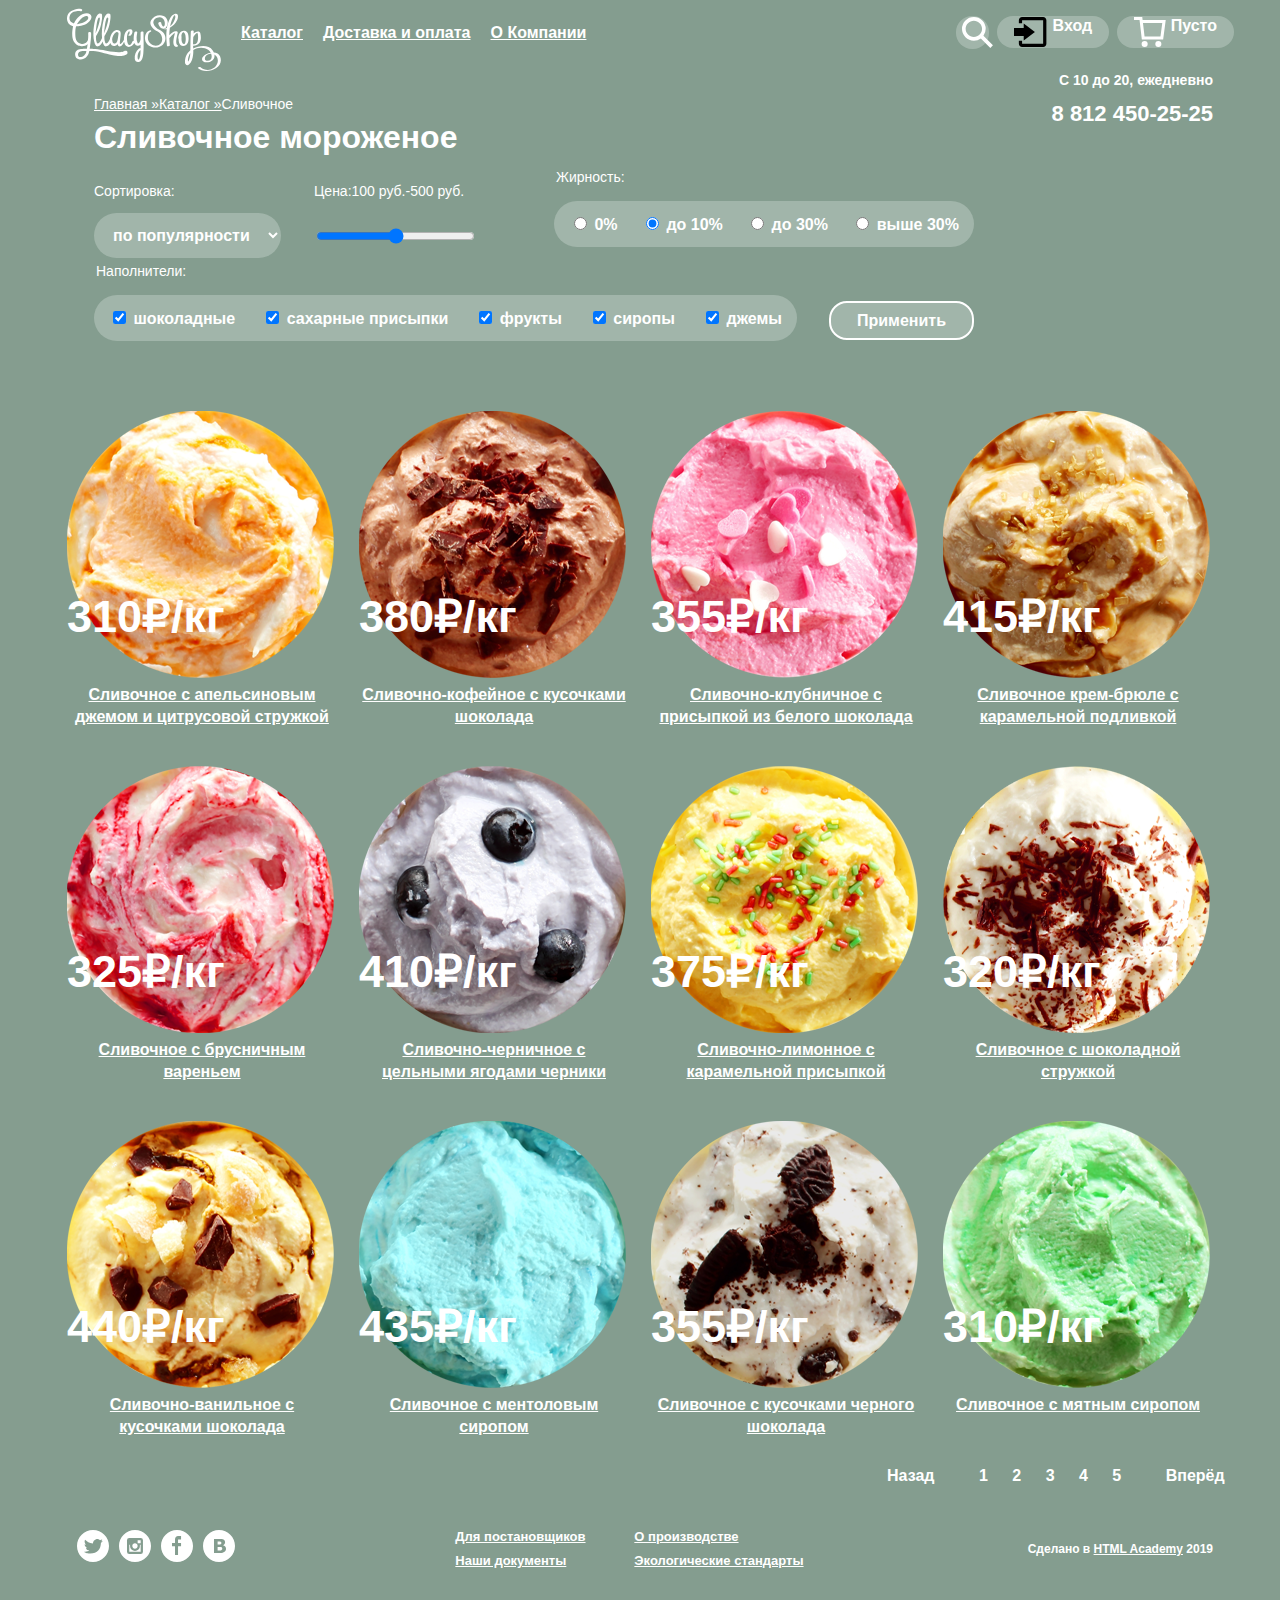
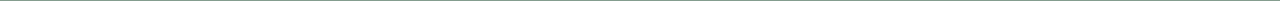
==== commit 045e8141: "Добавила контейнер" ====
--- a/catalog.html
+++ b/catalog.html
@@ -10,281 +10,289 @@
 </head>
 
 <body>
-  <header>
-    <div class="main-header container">
-      <nav class="site-navigation">
-        <a class="logo">
-          <img src="img/svg-gllacy/logo.svg" width="154" height="64" alt="Логотип магазина Глэйси">
-        </a>
-        <ul class="site-menu">
-          <li class="menu-item">
-            <a href="catalog.html" class="menu-item-link">Каталог</a>
-            <ul class="sub-menu">
-              <li>Новинки</li>
-              <li><a href="catalog.html">Сливочное</a></li>
-              <li><a href="#">Щербеты</a></li>
-              <li><a href="#">Фруктовый лед</a></li>
-              <li><a href="#">Мелорин</a></li>
-            </ul>
-          </li>
-          <li class="menu-item"><a href="dostavka.html" class="menu-item-link">Доставка и оплата</a></li>
-          <li class="menu-item"><a href="company.html" class="menu-item-link">О Компании</a></li>
-        </ul>
-        <ul class="user-navigation">
-          <li>
-            <button type="button" class="header-button header-button-search"><img src="img/svg-gllacy/loupe.svg"></button>
-            <form class="hidden">
-              <input id="seach" type="text" name="seach-1" placeholder="Что ищем?">
+  <div class="page-wrapper container">
+    <div class="site-content">
+      <header>
+        <div class="main-header">
+          <nav class="site-navigation">
+            <a class="logo">
+              <img src="img/svg-gllacy/logo.svg" width="154" height="64" alt="Логотип магазина Глэйси">
+            </a>
+            <ul class="site-menu">
+              <li class="menu-item">
+                <a href="catalog.html" class="menu-item-link">Каталог</a>
+                <ul class="sub-menu">
+                  <li>Новинки</li>
+                  <li><a href="catalog.html">Сливочное</a></li>
+                  <li><a href="#">Щербеты</a></li>
+                  <li><a href="#">Фруктовый лед</a></li>
+                  <li><a href="#">Мелорин</a></li>
+                </ul>
+              </li>
+              <li class="menu-item"><a href="dostavka.html" class="menu-item-link">Доставка и оплата</a></li>
+              <li class="menu-item"><a href="company.html" class="menu-item-link">О Компании</a></li>
+            </ul>
+            <ul class="user-navigation">
+              <li>
+                <button type="button" class="header-button header-button-search"><img src="img/svg-gllacy/loupe.svg"></button>
+                <form class="hidden">
+                  <input id="seach" type="text" name="seach-1" placeholder="Что ищем?">
+                </form>
+              </li>
+              <li>
+                <button type="button" class="header-button header-button-entrance"><img src="img/svg-gllacy/entrance.svg" class="image-entrance">Вход</button>
+                <form class="hidden" action="https://echo.htmlacademy.ru" method="post">
+                  <p>
+                    <input id="user-login" type="text" name="login" placeholder="Электронная почта">
+                  </p>
+                  <p>
+                    <input id="user-password" type="password" name="password" placeholder="Пароль">
+                  </p>
+                  <p>
+                    <a href="#">Я забыл пароль!</a>
+                    <a href="#">Новая регистрация</a>
+                  </p>
+                  <button type="submit">Войти</button>
+                </form>
+              </li>
+              <li><button type="button" class="header-button header-button-basket"><img src="img/svg-gllacy/basket.svg" class="image-basket">Пусто</button></li>
+            </ul>
+          </nav>
+        </div>
+        <div class="user-content">
+          <div class="user-information">
+            <p class="schedule">С 10 до 20, ежедневно</p>
+            <p class="phone-number">8 812 450-25-25</p>
+          </div>
+          <div class="navigation-content">
+            <ul class="site-explorer">
+              <li><a href="index.html">Главная &#187;</a></li>
+              <li><a href="catalog.html">Каталог &#187;</a></li>
+              <li>Сливочное</li>
+            </ul>
+          </div>
+        </div>
+      </header>
+      <main>
+        <div>
+          <h1 class="page-title">Сливочное мороженое</h1>
+          <section>
+            <h2 class="hidden">Фильтры товаров</h2>
+            <form method="get" action="https://echo.htmlacademy.ru" class="filters">
+              <div class="sorting-filter">
+                <p class="name-filters">Сортировка:</p>
+                <select name="list1" class="form-filters">
+                  <option value="1">по популярности</option>
+                </select>
+              </div>
+              <div class="price-filter">
+                <p class="name-filters">Цена:100 руб.-500 руб.</p>
+                <input type="range" name="price" class="form-filters">
+              </div>
+              <div class="fat-filter">
+                <fieldset class="filter">
+                  <legend class="name-filters">Жирность:</legend>
+                  <ul class="filter-list form-filters">
+                    <li>
+                      <input type="radio" name="fat-content" id="Fat-content0" />
+                      <label for="Fat-content0">0%</label>
+                    </li>
+                    <li>
+                      <input type="radio" name="fat-content" id="Fat-content10" checked />
+                      <label for="Fat-content10">до 10%</label>
+                    </li>
+                    <li>
+                      <input type="radio" name="fat-content" id="Fat-content30" />
+                      <label for="Fat-content30">до 30%</label>
+                    </li>
+                    <li>
+                      <input type="radio" name="fat-content" id="Fat-content-above-30" />
+                      <label for="Fat-content-above-30">выше 30%</label>
+                    </li>
+                  </ul>
+                </fieldset>
+              </div>
+              <div class="fillers-filter">
+                <fieldset class="filter">
+                  <legend class="name-filters">Наполнители:</legend>
+                  <ul class="filter-list form-filters">
+                    <li>
+                      <input type="checkbox" name="chocolate" id="chocolate" checked>
+                      <label for="chocolate">шоколадные</label>
+                    </li>
+                    <li>
+                      <input type="checkbox" name="sugar" id="sugar" checked>
+                      <label for="sugar">сахарные присыпки</label>
+                    </li>
+                    <li>
+                      <input type="checkbox" name="fruits" id="fruits" checked>
+                      <label for="fruits">фрукты</label>
+                    </li>
+                    <li>
+                      <input type="checkbox" name="syrups" id="syrups" checked>
+                      <label for="syrups">сиропы</label>
+                    </li>
+                    <li>
+                      <input type="checkbox" name="jams" id="jams" checked>
+                      <label for="jams">джемы</label>
+                    </li>
+                  </ul>
+                </fieldset>
+              </div>
+              <button type="submit" class="filter-button">Применить</button>
             </form>
-          </li>
-          <li>
-            <button type="button" class="header-button header-button-entrance"><img src="img/svg-gllacy/entrance.svg" class="image-entrance">Вход</button>
-            <form class="hidden" action="https://echo.htmlacademy.ru" method="post">
-              <p>
-                <input id="user-login" type="text" name="login" placeholder="Электронная почта">
-              </p>
-              <p>
-                <input id="user-password" type="password" name="password" placeholder="Пароль">
-              </p>
-              <p>
-                <a href="#">Я забыл пароль!</a>
-                <a href="#">Новая регистрация</a>
-              </p>
-              <button type="submit">Войти</button>
-            </form>
-          </li>
-          <li><button type="button" class="header-button header-button-basket"><img src="img/svg-gllacy/basket.svg" class="image-basket">Пусто</button></li>
-        </ul>
-      </nav>
+          </section>
+        </div>
+        <section>
+          <h2 class="hidden">Список сливочного мороженого</h2>
+          <ul class="ice-cream-list">
+            <li class="card">
+              <div class="card-content">
+                <img src="img/catalog/1.png" width="267" height="267">
+                <p class="card-price">310₽<span>/кг</span></p>
+              </div>
+              <a href="" class="card-link">Сливочное с апельсиновым джемом и цитрусовой стружкой</a>
+            </li>
+            <li class="card">
+              <div class="card-content">
+                <img src="img/catalog/2.png" width="267" height="267">
+                <p class="card-price">380₽<span>/кг</span></p>
+              </div>
+              <a href="" class="card-link">Сливочно-кофейное с кусочками шоколада</a>
+            </li>
+            <li class="card">
+              <div class="card-content">
+                <img src="img/catalog/3.png" width="267" height="267">
+                <p class="card-price">355₽<span>/кг</span></p>
+              </div>
+              <a href="" class="card-link">Сливочно-клубничное с присыпкой из белого шоколада</a>
+            </li>
+            <li class="card">
+              <div class="card-content">
+                <img src="img/catalog/4.png" width="267" height="267">
+                <p class="card-price">415₽<span>/кг</span></p>
+              </div>
+              <a href="" class="card-link">Сливочное крем-брюле с карамельной подливкой</a>
+            </li>
+            <li class="card">
+              <div class="card-content">
+                <img src="img/catalog/5.png" width="267" height="267">
+                <p class="card-price">325₽<span>/кг</span></p>
+              </div>
+              <a href="" class="card-link">Сливочное с брусничным вареньем</a>
+            </li>
+            <li class="card">
+              <div class="card-content">
+                <img src="img/catalog/6.png" width="267" height="267">
+                <p class="card-price">410₽<span>/кг</span></p>
+              </div>
+              <a href="" class="card-link">Сливочно-черничное с цельными ягодами черники</a>
+            </li>
+            <li class="card">
+              <div class="card-content">
+                <img src="img/catalog/7.png" width="267" height="267">
+                <p class="card-price">375₽<span>/кг</span></p>
+              </div>
+              <a href="" class="card-link">Сливочно-лимонное с карамельной присыпкой</a>
+            </li>
+            <li class="card">
+              <div class="card-content">
+                <img src="img/catalog/8.png" width="267" height="267">
+                <p class="card-price">320₽<span>/кг</span></p>
+              </div>
+              <a href="" class="card-link">Сливочное с шоколадной стружкой</a>
+            </li>
+            <li class="card">
+              <div class="card-content">
+                <img src="img/catalog/9.png" width="267" height="267">
+                <p class="card-price">440₽<span>/кг</span></p>
+              </div>
+              <a href="" class="card-link">Сливочно-ванильное с кусочками шоколада</a>
+            </li>
+            <li class="card">
+              <div class="card-content">
+                <img src="img/catalog/10.png" width="267" height="267">
+                <p class="card-price">435₽<span>/кг</span></p>
+              </div>
+              <a href="" class="card-link">Сливочное с ментоловым сиропом</a>
+            </li>
+            <li class="card">
+              <div class="card-content">
+                <img src="img/catalog/11.png" width="267" height="267">
+                <p class="card-price">355₽<span>/кг</span></p>
+              </div>
+              <a href="" class="card-link">Сливочное с кусочками черного шоколада</a>
+            </li>
+            <li class="card">
+              <div class="card-content">
+                <img src="img/catalog/12.png" width="267" height="267">
+                <p class="card-price">310₽<span>/кг</span></p>
+              </div>
+              <a href="" class="card-link">Сливочное с мятным сиропом</a>
+            </li>
+          </ul>
+          <div class="paginator">
+            <a class="prev" href="#prev">Назад</a>
+            <a href="#1">1</a>
+            <a href="#2">2</a>
+            <a href="#3">3</a>
+            <a href="#4">4</a>
+            <a href="#5">5</a>
+            <a class="next" href="#next">Вперёд</a>
+          </div>
+        </section>
+      </main>
+      <footer>
+        <div class="main-footer">
+          <div>
+            <ul class="social-netmork">
+              <li>
+                <a href="#" class="social-item">
+                  <img src="img/svg-gllacy/twitter.svg" alt="Твитер">
+                </a>
+              </li>
+              <li>
+                <a href="#" class="social-item">
+                  <img src="img/svg-gllacy/instagram.svg" alt="Инстаграм">
+                </a>
+              </li>
+              <li>
+                <a href="#" class="social-item">
+                  <img src="img/svg-gllacy/fb.svg" alt="Фейсбук">
+                </a>
+              </li>
+              <li>
+                <a href="#" class="social-item">
+                  <img src="img/svg-gllacy/vk.svg" alt="Вконтакте">
+                </a>
+              </li>
+            </ul>
+          </div>
+          <div>
+            <ul class="menu-footer">
+              <li>
+                <a href="#" class="footer-item"><b>Для постановщиков</b></a>
+              </li>
+              <li>
+                <a href="#" class="footer-item">О производстве</a>
+              </li>
+              <li>
+                <a href="#" class="footer-item">Наши документы</a>
+              </li>
+              <li>
+                <a href="#" class="footer-item">Экологические стандарты</a>
+              </li>
+            </ul>
+          </div>
+          <p class="produce">
+            Сделано в
+            <a href="https://htmlacademy.ru" class="link-produce">HTML Academy</a>
+            <time datetime="2019">2019</time>
+          </p>
+        </div>
+      </footer>
     </div>
-    <div class="user-information">
-      <p class="schedule">С 10 до 20, ежедневно</p>
-      <p class="phone-number">8 812 450-25-25</p>
-    </div>
-  </header>
-  <main>
-   <div class="container">
-     <ul class="site-explorer">
-      <li><a href="index.html">Главная &#187;</a></li>
-      <li><a href="catalog.html">Каталог &#187;</a></li>
-      <li>Сливочное</li>
-    </ul>
-    <h1 class="page-title">Сливочное мороженое</h1>
-    <section>
-      <h2 class="hidden">Фильтры товаров</h2>
-      <form method="get" action="https://echo.htmlacademy.ru" class="filters">
-      <div class="filter-item">
-        <p class="name-filters">Сортировка:</p>
-        <select name="list1">
-          <option value="1">по популярности</option>
-        </select>
-     </div>
- <div class="filter-item">
-        <p class="name-filters">Цена:100 руб.-500 руб.</p>
-        <input type="range" name="price">
- </div>
- <div class="filter-item">
-        <fieldset class="filter">
-          <legend class="name-filters">Жирность:</legend>
-          <ul class="filter-list">
-            <li>
-              <input type="radio" name="fat-content" id="Fat-content0" />
-              <label for="Fat-content0">0%</label>
-            </li>
-            <li>
-              <input type="radio" name="fat-content" id="Fat-content10" checked />
-              <label for="Fat-content10">до 10%</label>
-            </li>
-            <li>
-              <input type="radio" name="fat-content" id="Fat-content30" />
-              <label for="Fat-content30">до 30%</label>
-            </li>
-            <li>
-              <input type="radio" name="fat-content" id="Fat-content-above-30" />
-              <label for="Fat-content-above-30">выше 30%</label>
-            </li>
-          </ul>
-        </fieldset>
- </div>
- <div class="filter-item">
-        <fieldset class="filter">
-          <legend class="name-filters">Наполнители:</legend>
-          <ul class="filter-list">
-            <li>
-              <input type="checkbox" name="chocolate" id="chocolate" checked>
-              <label for="chocolate">шоколадные</label>
-            </li>
-            <li>
-              <input type="checkbox" name="sugar" id="sugar" checked>
-              <label for="sugar">сахарные присыпки</label>
-            </li>
-            <li>
-              <input type="checkbox" name="fruits" id="fruits" checked>
-              <label for="fruits">фрукты</label>
-            </li>
-            <li>
-              <input type="checkbox" name="syrups" id="syrups" checked>
-              <label for="syrups">сиропы</label>
-            </li>
-            <li>
-              <input type="checkbox" name="jams" id="jams" checked>
-              <label for="jams">джемы</label>
-            </li>
-          </ul>
-    </fieldset>
- </div>
-        <button type="submit" class="header-button">Применить</button>
-      </form>
-    </section>
   </div>
-    <section class="container">
-      <h2 class="hidden">Список сливочного мороженого</h2>
-      <ul class="ice-cream-list">
-        <li class="card">
-          <div class="card-content">
-            <img src="img/catalog/1.png" width="267" height="267">
-            <p class="card-price">310₽<span>/кг</span></p>
-          </div>
-          <a href="" class="card-link">Сливочное с апельсиновым джемом и цитрусовой стружкой</a>
-        </li>
-        <li class="card">
-          <div class="card-content">
-            <img src="img/catalog/2.png" width="267" height="267">
-            <p class="card-price">380₽<span>/кг</span></p>
-          </div>
-          <a href="" class="card-link">Сливочно-кофейное с кусочками шоколада</a>
-        </li>
-        <li class="card">
-          <div class="card-content">
-            <img src="img/catalog/3.png" width="267" height="267">
-            <p class="card-price">355₽<span>/кг</span></p>
-          </div>
-          <a href="" class="card-link">Сливочно-клубничное с присыпкой из белого шоколада</a>
-        </li>
-        <li class="card">
-          <div class="card-content">
-            <img src="img/catalog/4.png" width="267" height="267">
-            <p class="card-price">415₽<span>/кг</span></p>
-          </div>
-          <a href="" class="card-link">Сливочное крем-брюле с карамельной подливкой</a>
-        </li>
-        <li class="card">
-          <div class="card-content">
-            <img src="img/catalog/5.png" width="267" height="267">
-            <p class="card-price">325₽<span>/кг</span></p>
-          </div>
-          <a href="" class="card-link">Сливочное с брусничным вареньем</a>
-        </li>
-        <li class="card">
-          <div class="card-content">
-            <img src="img/catalog/6.png" width="267" height="267">
-            <p class="card-price">410₽<span>/кг</span></p>
-          </div>
-          <a href="" class="card-link">Сливочно-черничное с цельными ягодами черники</a>
-        </li>
-        <li class="card">
-          <div class="card-content">
-            <img src="img/catalog/7.png" width="267" height="267">
-            <p class="card-price">375₽<span>/кг</span></p>
-          </div>
-          <a href="" class="card-link">Сливочно-лимонное с карамельной присыпкой</a>
-        </li>
-        <li class="card">
-          <div class="card-content">
-            <img src="img/catalog/8.png" width="267" height="267">
-            <p class="card-price">320₽<span>/кг</span></p>
-          </div>
-          <a href="" class="card-link">Сливочное с шоколадной стружкой</a>
-        </li>
-        <li class="card">
-          <div class="card-content">
-            <img src="img/catalog/9.png" width="267" height="267">
-            <p class="card-price">440₽<span>/кг</span></p>
-          </div>
-          <a href="" class="card-link">Сливочно-ванильное с кусочками шоколада</a>
-        </li>
-        <li class="card">
-          <div class="card-content">
-            <img src="img/catalog/10.png" width="267" height="267">
-            <p class="card-price">435₽<span>/кг</span></p>
-          </div>
-          <a href="" class="card-link">Сливочное с ментоловым сиропом</a>
-        </li>
-        <li class="card">
-          <div class="card-content">
-            <img src="img/catalog/11.png" width="267" height="267">
-            <p class="card-price">355₽<span>/кг</span></p>
-          </div>
-          <a href="" class="card-link">Сливочное с кусочками черного шоколада</a>
-        </li>
-        <li class="card">
-          <div class="card-content">
-            <img src="img/catalog/12.png" width="267" height="267">
-            <p class="card-price">310₽<span>/кг</span></p>
-          </div>
-          <a href="" class="card-link">Сливочное с мятным сиропом</a>
-        </li>
-      </ul>
-      <div class="paginator">
-         <a class="prev" href="#prev">Назад</a>
-         <a href="#1">1</a>
-         <a href="#2">2</a>
-         <a href="#3">3</a>
-         <a href="#4">4</a>
-         <a href="#5">5</a>
-         <a class="next" href="#next">Вперёд</a>
-       </div>
-    </section>
-  </main>
-  <footer>
-    <div class="main-footer container">
-    <div>
-      <ul class="social-netmork">
-        <li>
-          <a href="#" class="social-item">
-            <img src="img/svg-gllacy/twitter.svg" alt="Твитер">
-          </a>
-        </li>
-        <li>
-          <a href="#" class="social-item">
-            <img src="img/svg-gllacy/instagram.svg" alt="Инстаграм">
-          </a>
-        </li>
-        <li>
-          <a href="#" class="social-item">
-            <img src="img/svg-gllacy/fb.svg" alt="Фейсбук">
-          </a>
-        </li>
-        <li>
-          <a href="#" class="social-item">
-            <img src="img/svg-gllacy/vk.svg" alt="Вконтакте">
-          </a>
-        </li>
-      </ul>
-    </div>
-    <div>
-      <ul class="menu-footer">
-        <li>
-          <a href="#" class="footer-item"><b>Для постановщиков</b></a>
-        </li>
-        <li>
-          <a href="#" class="footer-item">О производстве</a>
-        </li>
-        <li>
-          <a href="#" class="footer-item">Наши документы</a>
-        </li>
-        <li>
-          <a href="#" class="footer-item">Экологические стандарты</a>
-        </li>
-      </ul>
-    </div>
-    <p class="produce">
-      Сделано в
-      <a href="https://htmlacademy.ru" class="link-produce">HTML Academy</a>
-      <time datetime="2019">2019</time>
-    </p>
-  </div>
-  </footer>
 </body>
 
 </html>
--- a/css/style.css
+++ b/css/style.css
@@ -6,10 +6,9 @@
   line-height: 22px;
   font-weight: 700;
   color: #ffffff;
-  background-color: #8ca698;
+  /* background-color: #8ca698; */
   background-image: url("../img/bg.jpg");
   background-position: 100%;
-  background-repeat: no-repeat;
 }
 
 a {
@@ -63,6 +62,11 @@
   width: 1200px;
 }
 
+.site-content {
+  margin-left: 27px;
+  margin-right: 27px;
+}
+
 .main-header {
   display: flex;
 }
@@ -75,7 +79,7 @@
   display: flex;
   flex-direction: row;
   margin-top: 8px;
-  margin-right: auto;
+  /* margin-right: auto; */
 }
 
 .site-menu {
@@ -99,7 +103,7 @@
 .user-navigation {
   display: flex;
   margin-top: 8px;
-  margin-left: 472px;
+  margin-left: 370px;
   margin-bottom: 0;
   padding: 0px;
 }
@@ -162,21 +166,43 @@
   background-color: #ffbc9e;
 }
 
+.user-content {
+  display: flex;
+  justify-content: space-between;
+}
+
 .user-information {
-  margin-left: 1200px;
+  text-align: right;
   margin-top: 0px;
+}
+
+.navigation-content {
+  order: -1;
+}
+
+.site-explorer {
+  display: flex;
+  padding: 0;
+  margin-left: 27px;
+  margin-top: 24px;
+  font-size: 14px;
+  line-height: 16px;
+  font-weight: normal;
 }
 
 .schedule {
   font-size: 14px;
   line-height: 16px;
   margin-top: 0;
+  font-weight: bold;
+  z-index: 159;
 }
 
 .phone-number {
   margin: 0;
   font-size: 22px;
   line-height: 24px;
+  margin-top: 8px;
 }
 
 .visually-hidden {
@@ -313,7 +339,7 @@
 .stock {
   display: flex;
   flex-direction: row;
-  justify-content: space-evenly;
+  justify-content: space-between;
   margin-top: 40px;
 }
 
@@ -327,6 +353,14 @@
   background-image: url("../img/raspberry-background.jpg");
   background-repeat: no-repeat;
   width: 560px;
+}
+.raspberry-text{
+  font-size: 18px;
+  color: rgb(255, 255, 255);
+  font-weight: bold;
+  line-height: 22px;
+  text-align: left;
+  z-index: 166;
 }
 
 .contant {
@@ -385,7 +419,7 @@
 .ice-cream-list {
   display: flex;
   padding-left: 0;
-  justify-content: space-evenly;
+  justify-content: space-between;
   flex-wrap: wrap;
 }
 
@@ -417,11 +451,10 @@
   /* border-top-left-radius: 14px;
   border-bottom-left-radius: 14px;
   border-top-right-radius: 14px;
-  border-bottom-right-radius: 14px;
-   border-radius: 14px;   */
+  border-bottom-right-radius: 14px;*/
+  border-radius: 14px;
   margin-top: 40px;
   color: #323232;
-  background-color: #8ca698;
   background-image: url("../img/waffle.bg.jpg");
   background-repeat: no-repeat;
 }
@@ -453,7 +486,7 @@
 .box {
   display: flex;
   flex-direction: row;
-  justify-content: space-around;
+  justify-content: space-between;
   margin-top: 40px;
 }
 
@@ -486,7 +519,6 @@
   padding: 27px;
   background-image: url("../img/substrate.jpg");
   background-repeat: no-repeat;
-  width: 549px;
 }
 
 .mail-text {
@@ -529,8 +561,6 @@
 
 .location {
   display: flex;
-  /* flex-direction: row-reverse; */
-  /* display: block; */
   margin-top: 40px;
   color: #323232;
   font-size: 14px;
@@ -614,7 +644,6 @@
   flex-wrap: wrap;
   justify-content: space-between;
   color: #ffffff;
-  background-color: #8ca698;
   padding: 0;
   width: 352px;
 }
@@ -644,10 +673,94 @@
   visibility: hidden;
 }
 
-.site-explorer {
-  display: flex;
-}
-
+.page-title {
+  margin-left: 27px;
+  margin-top: 0;
+}
+
+.filters fieldset {
+  border: none;
+}
+
+.name-filters {
+  font-size: 14px;
+  font-weight: lighter;
+  line-height: 16px;
+  text-align: left;
+  z-index: 148;
+}
+
+.filters {
+  display: flex;
+  justify-content: space-between;
+  /* display: inline-flex; */
+  flex-direction: row;
+  flex-wrap: wrap;
+  font-size: 16px;
+  line-height: 18px;
+  margin-left: 27px;
+  width: 880px;
+}
+
+.sorting-filter {
+  width: 201px;
+}
+
+.price-filter {
+  width: 221px;
+}
+
+.fat-filter {
+  width: 420px;
+}
+
+.fillers-filter {
+  width: 703px;
+}
+
+.filter {
+  padding: 0;
+  margin: 0;
+}
+
+.filter-list {
+  display: flex;
+  justify-content: space-between;
+}
+
+.form-filters {
+  color: #ffffff;
+  font-size: 16px;
+  font-weight: bold;
+  background-color: #a1b5aa;
+  border-radius: 35px;
+  border: 0;
+  white-space: nowrap;
+  z-index: 145;
+  padding-left: 15px;
+  padding-right: 15px;
+  padding-top: 13px;
+  padding-bottom: 13px;
+}
+
+.filter-button {
+  background-color: #a1b5aa;
+  border: 5px;
+  white-space: nowrap;
+  border-radius: 18px;
+  width: 145px;
+  height: 39px;
+  text-align: center;
+  margin-top: 38px;
+  border-style: solid;
+  border-width: 2px;
+  border-color: rgb(255, 255, 255);
+}
+
+/* padding-left: 31px;
+  padding-right: 31px;
+  padding-top: 8px;
+  padding-bottom: 8px; */
 .paginator {
   width: 280px;
   margin-left: 800px;
@@ -678,36 +791,6 @@
   /* text-indent: -1000px; */
 }
 
-.filters fieldset {
-  border: none;
-}
-
-.name-filters {
-  font-size: 14px;
-  line-height: 16px;
-}
-
-.filters {
-  /* display: flex; */
-   display: inline-flex;
-   flex-direction: row;
-     flex-wrap: nowrap;
-    justify-content: space-between;
-  font-size: 16px;
-  line-height: 18px;
-  /* width: 860px; */
-}
-
-.filter-item {
-  display: flex;
- margin: 0;
-  /* width: 480px; */
-
-}
-
-.filter-list{
-  display: flex;
-}
 .page-number {
   display: flex;
   justify-content: flex-end;
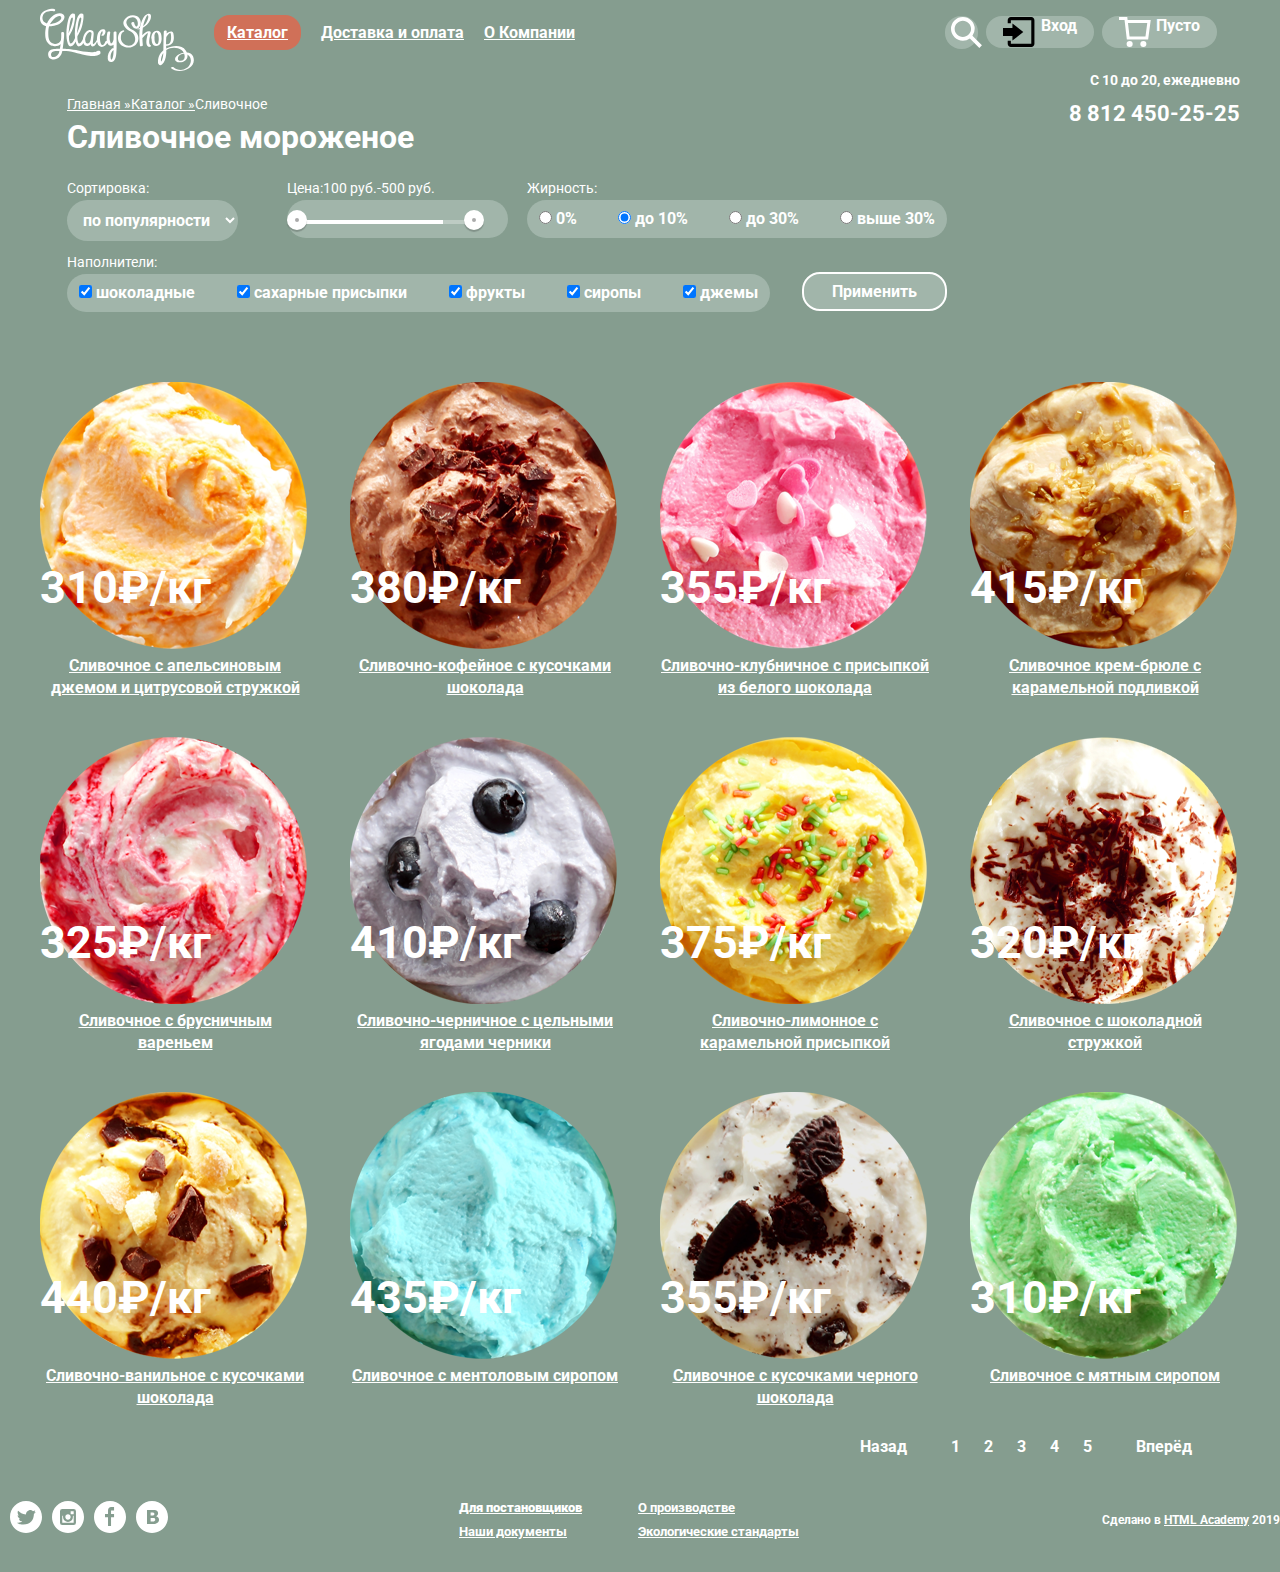
==== commit f9ddb5aa: "Личный проект: завершаем строить сетку на флексах" ====
--- a/catalog.html
+++ b/catalog.html
@@ -4,14 +4,13 @@
 <head>
   <meta charset="utf-8">
   <title>HTML Academy: Глейси</title>
-  <link href="https://fonts.google.com/specimen/Roboto?selection.family=Roboto" rel="stylesheet">
+  <link href="https://fonts.googleapis.com/css?family=Roboto:400,700&display=swap&subset=cyrillic" rel="stylesheet">
   <link href="css/normalize.css" rel="stylesheet">
   <link href="css/style.css" rel="stylesheet">
 </head>
 
 <body>
   <div class="page-wrapper container">
-    <div class="site-content">
       <header>
         <div class="main-header">
           <nav class="site-navigation">
@@ -20,7 +19,7 @@
             </a>
             <ul class="site-menu">
               <li class="menu-item">
-                <a href="catalog.html" class="menu-item-link">Каталог</a>
+                <a href="catalog.html" class="menu-item-link active">Каталог</a>
                 <ul class="sub-menu">
                   <li>Новинки</li>
                   <li><a href="catalog.html">Сливочное</a></li>
@@ -87,7 +86,13 @@
               </div>
               <div class="price-filter">
                 <p class="name-filters">Цена:100 руб.-500 руб.</p>
-                <input type="range" name="price" class="form-filters">
+                <div class="range-controls form-filters">
+                  <div class="scale">
+                    <div class="bar"></div>
+                  </div>
+                  <div class="range-toggle range-toggle-min"></div>
+                  <div class="range-toggle range-toggle-max"></div>
+                </div>
               </div>
               <div class="fat-filter">
                 <fieldset class="filter">
@@ -242,6 +247,7 @@
           </div>
         </section>
       </main>
+      </div>
       <footer>
         <div class="main-footer">
           <div>
@@ -291,8 +297,6 @@
           </p>
         </div>
       </footer>
-    </div>
-  </div>
 </body>
 
 </html>
--- a/css/style.css
+++ b/css/style.css
@@ -1,7 +1,7 @@
 body {
   margin: 0;
   padding: 0;
-  font-family: "Roboto", Arial, sans-serif;
+  font-family: Roboto, Arial, sans-serif;
   font-size: 16px;
   line-height: 22px;
   font-weight: 700;
@@ -52,19 +52,15 @@
   border: 1px solid #8fbdec;
 }
 
-.page-wrapper {
+/* .page-wrapper {
   background-color: #849d8f;
-}
-
+} */
 .container {
   margin-right: auto;
   margin-left: auto;
   width: 1200px;
-}
-
-.site-content {
-  margin-left: 27px;
-  margin-right: 27px;
+  padding-left: 27px;
+  padding-right: 27px;
 }
 
 .main-header {
@@ -79,7 +75,6 @@
   display: flex;
   flex-direction: row;
   margin-top: 8px;
-  /* margin-right: auto; */
 }
 
 .site-menu {
@@ -98,6 +93,15 @@
 
 .menu-item-link {
   white-space: nowrap;
+}
+
+.active {
+  background-color: rgb(208, 112, 88);
+  border-radius: 16px;
+  padding-left: 13px;
+  padding-right: 13px;
+  padding-top: 8px;
+  padding-bottom: 8px;
 }
 
 .user-navigation {
@@ -260,7 +264,7 @@
   font-weight: 800;
 }
 
-.button {
+.slide-button {
   display: inline-block;
   padding: 12px 44px;
   font-weight: 600;
@@ -309,7 +313,7 @@
   cursor: pointer;
 }
 
-#product-1:checked~.site-wrapper, page-wrapper {
+#product-1:checked~.site-wrapper {
   background-color: #849d8f;
   background-image: url("../img/slider1.png");
 }
@@ -354,7 +358,8 @@
   background-repeat: no-repeat;
   width: 560px;
 }
-.raspberry-text{
+
+.raspberry-text {
   font-size: 18px;
   color: rgb(255, 255, 255);
   font-weight: bold;
@@ -456,6 +461,7 @@
   margin-top: 40px;
   color: #323232;
   background-image: url("../img/waffle.bg.jpg");
+  background-size: cover;
   background-repeat: no-repeat;
 }
 
@@ -567,52 +573,82 @@
   line-height: 20px;
   background-color: #8ca698;
   background-image: url("../img/map.jpg");
+  background-size: cover;
   background-repeat: no-repeat;
-  width: 1200px;
-  height: 432px;
-}
-
-.text-location {
+  min-height: 432px;
+}
+
+.location-content {
   margin-top: 64px;
-  margin-left: 873px;
+  margin-left: 1000px;
   margin-right: 30px;
   margin-bottom: 64px;
-  padding: 25px;
+  padding-top: 30px;
+  padding-left: 25px;
+  padding-right: 25px;
   border-radius: 15px;
   background-color: #ffffff;
-  width: 302px;
+  width: 250px;
   /* height: 305px; */
 }
 
+.location-text {
+  width: 230px;
+}
+
 .adress {
-  margin: 0;
-  /* width: 147px;
-  height: 34px; */
   color: #323232;
   font-size: 14px;
   font-weight: 400;
-  line-height: 20px
-}
-
-.bold {
+  line-height: 20px;
+  margin: 0;
+}
+
+.coordinates {
+  color: #323232;
+  font-size: 18px;
+  font-weight: bold;
+  line-height: 24px;
+  margin-top: 8px;
+  margin-bottom: 20px;
+}
+
+.text-number {
+  color: #323232;
+  font-size: 14px;
+  font-weight: 400;
+  line-height: 20px;
+  margin: 0;
+}
+
+.bold-number {
+  olor: #323232;
+  font-size: 18px;
+  font-weight: bold;
+  line-height: 24px;
+  margin-top: 6px;
+  margin-bottom: 4px;
+}
+
+/* .bold {
   color: #323232;
   font-size: 18px;
   font-weight: 700;
   line-height: 24px;
   padding-top: 9px;
   padding-bottom: 26px;
-}
-
+} */
+/*
 .bold-number {
   color: #323232;
   font-size: 18px;
   font-weight: 700;
   line-height: 24px;
   padding-bottom: 26px;
-}
-
+} */
 .button-location {
   margin-top: 26px;
+  margin-bottom: 26px;
   box-shadow: 0 2px 2px rgba(172, 16, 0, 0.64);
   border: 0;
   border-radius: 35px;
@@ -676,6 +712,7 @@
 .page-title {
   margin-left: 27px;
   margin-top: 0;
+  margin-bottom: 32px;
 }
 
 .filters fieldset {
@@ -684,10 +721,12 @@
 
 .name-filters {
   font-size: 14px;
-  font-weight: lighter;
+  font-weight: normal;
   line-height: 16px;
   text-align: left;
   z-index: 148;
+  margin-top: 0;
+  margin-bottom: 4px;
 }
 
 .filters {
@@ -700,6 +739,51 @@
   line-height: 18px;
   margin-left: 27px;
   width: 880px;
+}
+
+.range-controls {
+  position: relative;
+  margin-top: 20px;
+  /* width: 221px; */
+  height: 18px;
+}
+
+.range-controls .scale {
+  height: 4px;
+  background: rgba(255, 255, 255, 0.3);
+  margin-top: 10px;
+    width: 180px;
+}
+
+.range-controls .bar {
+  width: 80%;
+  height: 4px;
+  background: #ffffff;
+}
+
+.range-toggle {
+  position: absolute;
+  top: 10px;
+    left: -9px;
+  width: 4px;
+  height: 4px;
+  background: #ababab;
+  border: 8px solid #ffffff;
+  border-radius: 50%;
+  box-shadow: 0 2px 1px 0 rgba(0, 1, 1, 0.2);
+  cursor: pointer;
+}
+
+.range-toggle:hover {
+  background: #1c4f80;
+}
+
+.range-toggle-min {
+  left: 0;
+}
+
+.range-toggle-max {
+  left: 80%;
 }
 
 .sorting-filter {
@@ -737,10 +821,11 @@
   border: 0;
   white-space: nowrap;
   z-index: 145;
-  padding-left: 15px;
-  padding-right: 15px;
-  padding-top: 13px;
-  padding-bottom: 13px;
+  padding-left: 12px;
+  padding-right: 12px;
+  padding-top: 10px;
+  padding-bottom: 10px;
+  margin-top: 0;
 }
 
 .filter-button {
@@ -751,7 +836,7 @@
   width: 145px;
   height: 39px;
   text-align: center;
-  margin-top: 38px;
+  margin-top: 18px;
   border-style: solid;
   border-width: 2px;
   border-color: rgb(255, 255, 255);
